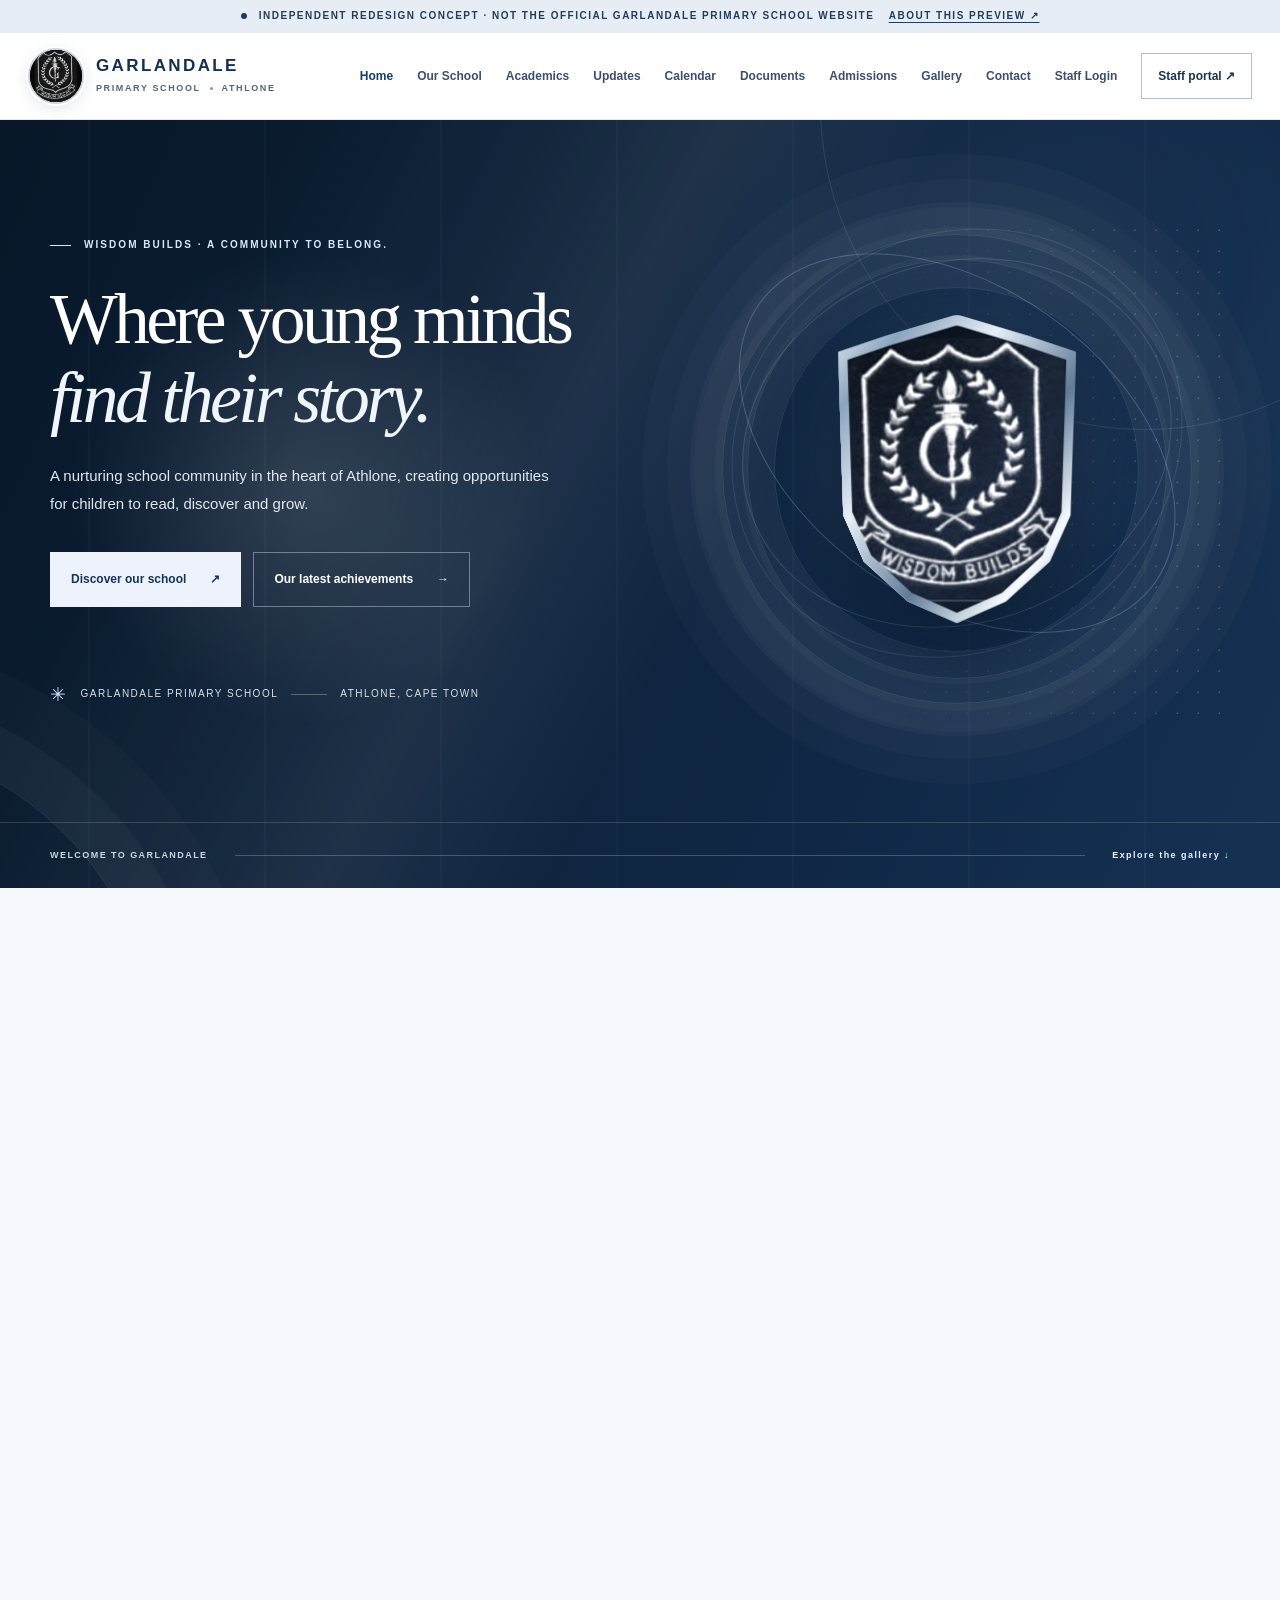
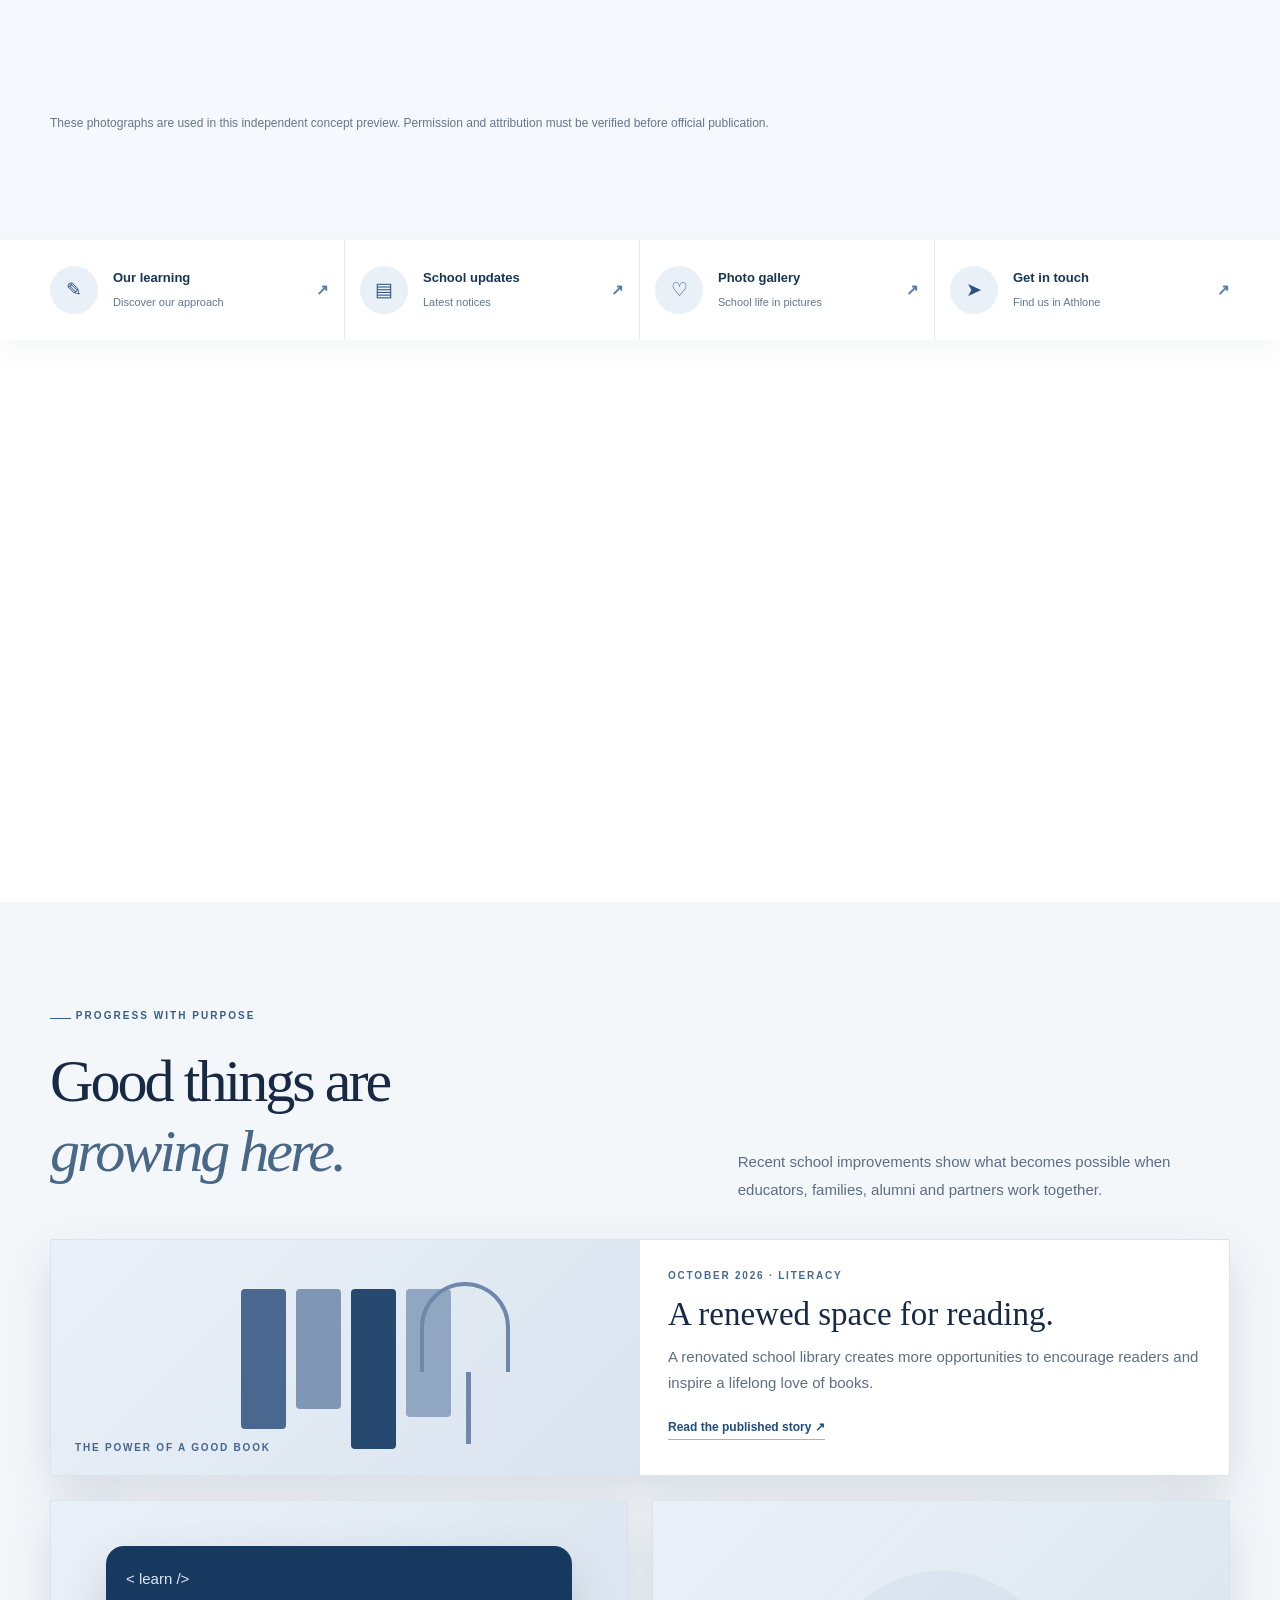
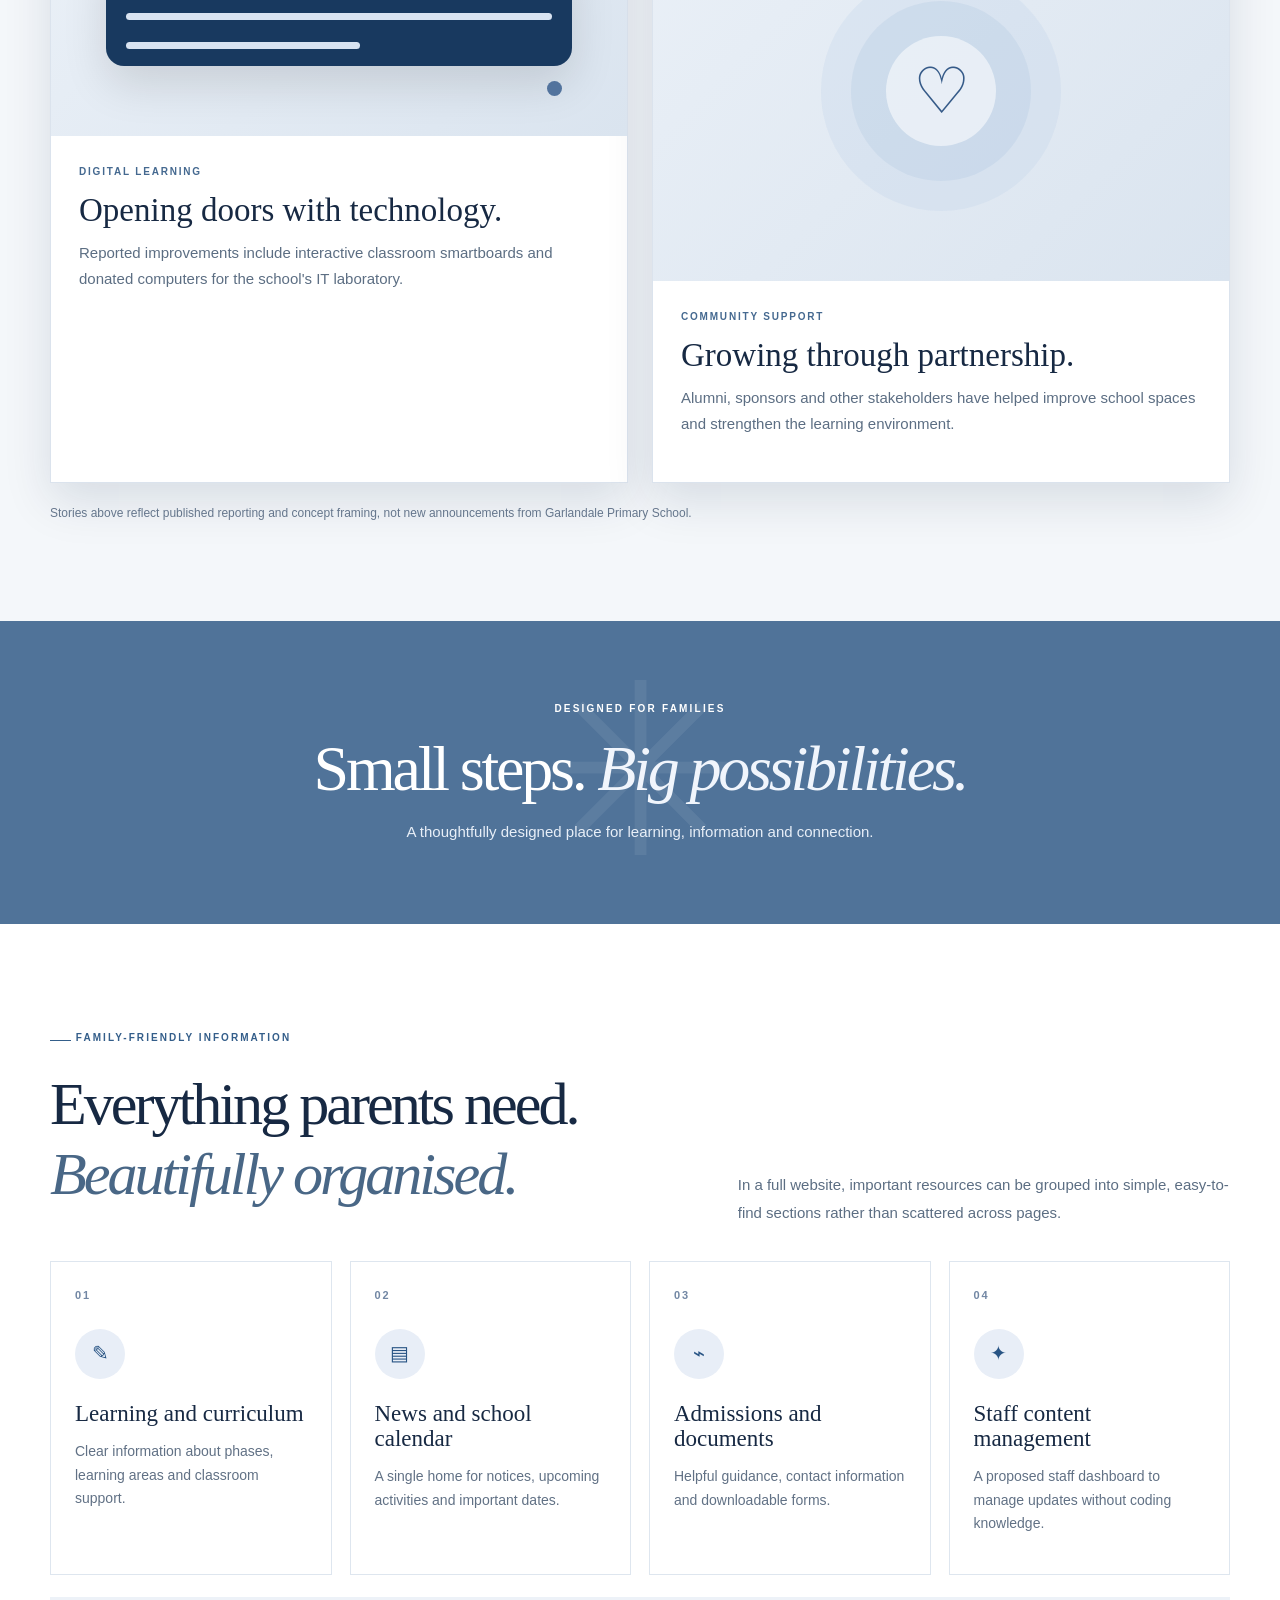
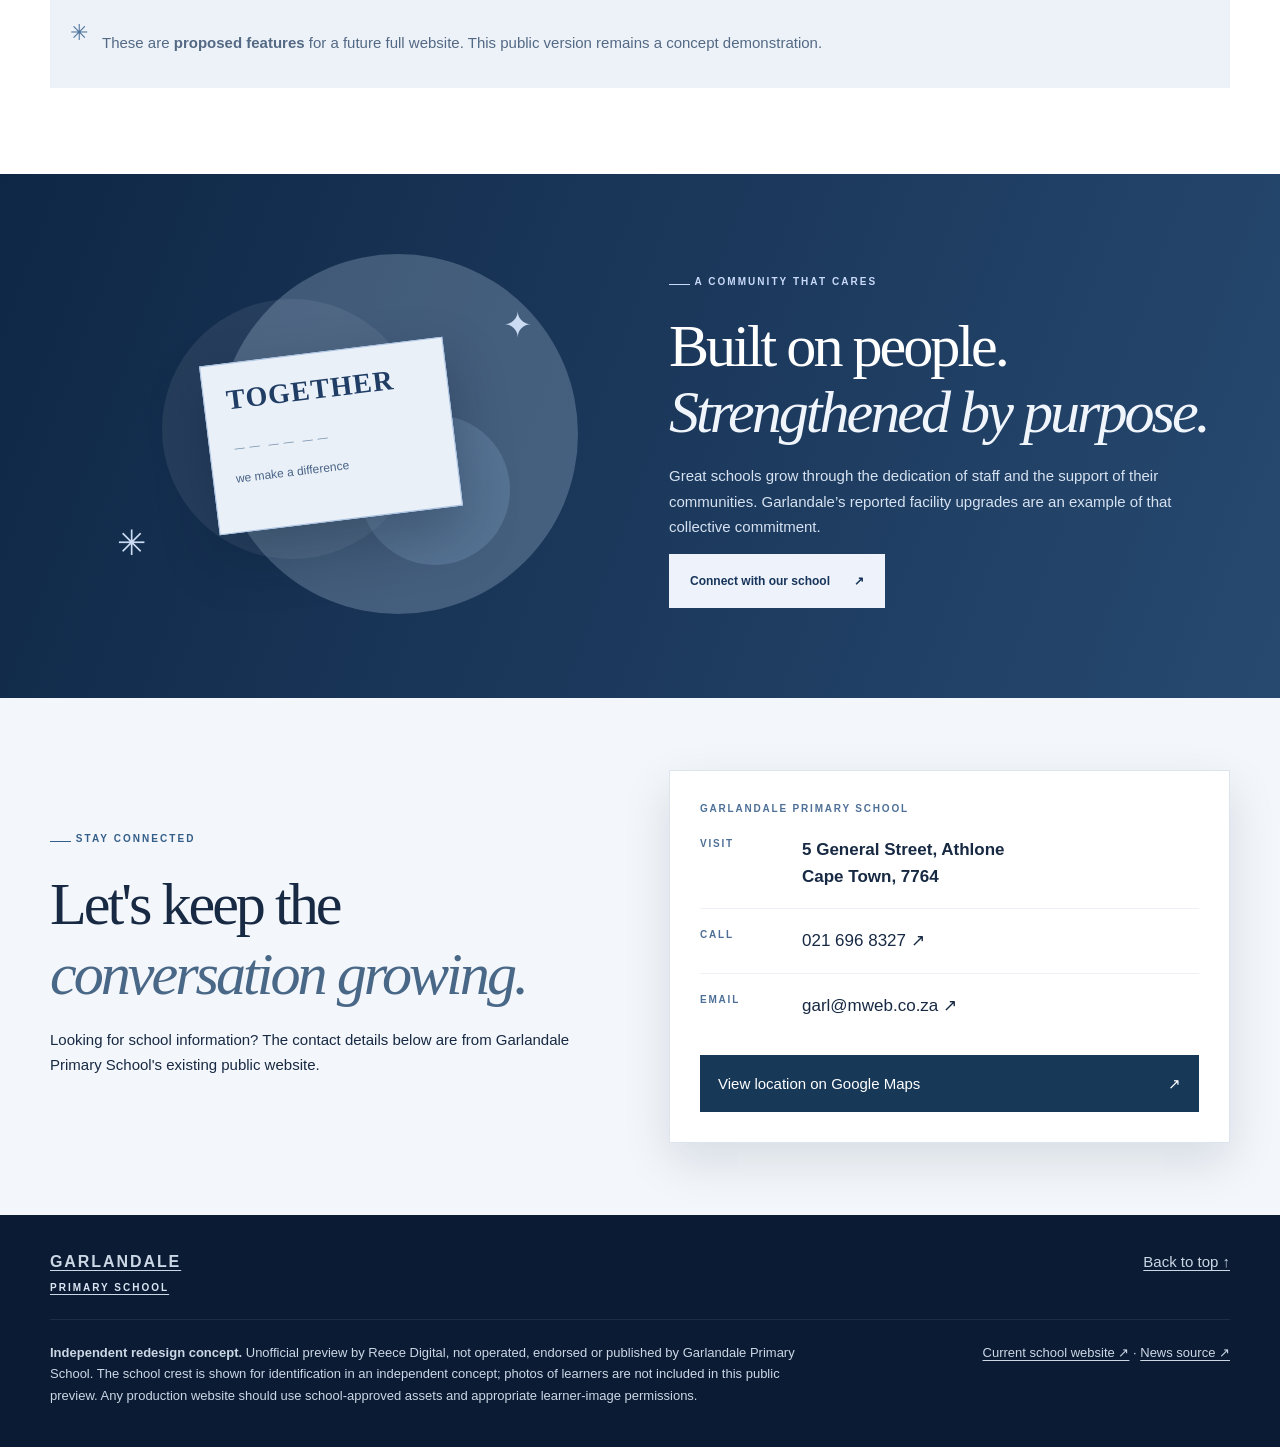
==== index.html @ ac0f5085 "Restore actual Garlandale photos to live site (regression fix)" ====
<!doctype html><html lang="en"><head><meta charset="utf-8"><meta name="robots" content="noindex,nofollow"><meta name="viewport" content="width=device-width,initial-scale=1"><meta name="theme-color" content="#122c4d"><meta name="description" content="An independent, unofficial Garlandale Primary School website redesign concept."><title>Garlandale Primary School | Independent Redesign Concept</title><link rel="stylesheet" href="styles.css"></head><body data-page="home"><div class="concept"><span class="concept-dot"></span> Independent redesign concept · Not the official Garlandale Primary School website <a href="#concept-info">About this preview ↗</a></div><header class="header" id="top"><div class="navwrap"><a href="index.html" class="identity" aria-label="Garlandale Primary concept home"><span class="identity-mark"><img src="garlandale-school-crest.png" alt=""></span><span><strong>GARLANDALE</strong><small>PRIMARY SCHOOL <i></i> ATHLONE</small></span></a><button class="menu-toggle" type="button" aria-label="Open navigation" aria-controls="main-nav" aria-expanded="false"><span></span><span></span><span></span></button><nav id="main-nav" aria-label="Main navigation"><a href="index.html" data-nav="home">Home</a><a href="about.html" data-nav="about">Our School</a><a href="academics.html" data-nav="academics">Academics</a><a href="updates.html" data-nav="updates">Updates</a><a href="calendar.html" data-nav="calendar">Calendar</a><a href="documents.html" data-nav="documents">Documents</a><a href="admissions.html" data-nav="admissions">Admissions</a><a href="gallery.html" data-nav="gallery">Gallery</a><a href="contact.html" data-nav="contact">Contact</a><a href="staff-login.html" data-nav="staff-login">Staff Login</a><button type="button" class="staff-button" id="open-staff">Staff portal <span aria-hidden="true">↗</span></button></nav></div></header>
<main>
<section class="hero" aria-labelledby="hero-title">
  <div class="hero-decoration ring-a"></div><div class="hero-decoration ring-b"></div>
  <div class="hero-wrap">
    <div class="hero-copy reveal">
      <p class="overline"><span class="mini-rule"></span> Wisdom Builds · A community to belong.</p>
      <h1 id="hero-title">Where young minds <em>find their story.</em></h1>
      <p class="hero-description">A nurturing school community in the heart of Athlone, creating opportunities for children to read, discover and grow.</p>
      <div class="hero-actions"><a class="btn btn-gold" href="about.html">Discover our school <span aria-hidden="true">↗</span></a><a class="btn btn-outline" href="updates.html">Our latest achievements <span aria-hidden="true">→</span></a></div>
      <div class="hero-footnote"><span class="asterisk">✳</span> Garlandale Primary School <span class="hero-divider"></span> Athlone, Cape Town</div>
    </div>
    <div class="hero-visual reveal">
      <div class="visual-dots"></div>
      <div class="hero-orbit orbit-a"></div><div class="hero-orbit orbit-b"></div><div class="hero-orbit orbit-c"></div>
      <div class="shield-stage" aria-label="Slowly rotating three-dimensional Garlandale Primary School crest">
        <div class="shield-orbit shield-orbit-one"></div>
        <div class="shield-orbit shield-orbit-two"></div>
        <div class="shield-orbit shield-orbit-three"></div>
        <div class="floating-shield-perspective">
          <div class="floating-shield">
            <div class="shield-volume" aria-hidden="true">
            <span class="shield-volume-slice" style="--depth:-17.00px" aria-hidden="true"></span>
            <span class="shield-volume-slice" style="--depth:-16.50px" aria-hidden="true"></span>
            <span class="shield-volume-slice" style="--depth:-16.00px" aria-hidden="true"></span>
            <span class="shield-volume-slice" style="--depth:-15.50px" aria-hidden="true"></span>
            <span class="shield-volume-slice" style="--depth:-15.00px" aria-hidden="true"></span>
            <span class="shield-volume-slice" style="--depth:-14.50px" aria-hidden="true"></span>
            <span class="shield-volume-slice" style="--depth:-14.00px" aria-hidden="true"></span>
            <span class="shield-volume-slice" style="--depth:-13.50px" aria-hidden="true"></span>
            <span class="shield-volume-slice" style="--depth:-13.00px" aria-hidden="true"></span>
            <span class="shield-volume-slice" style="--depth:-12.50px" aria-hidden="true"></span>
            <span class="shield-volume-slice" style="--depth:-12.00px" aria-hidden="true"></span>
            <span class="shield-volume-slice" style="--depth:-11.50px" aria-hidden="true"></span>
            <span class="shield-volume-slice" style="--depth:-11.00px" aria-hidden="true"></span>
            <span class="shield-volume-slice" style="--depth:-10.50px" aria-hidden="true"></span>
            <span class="shield-volume-slice" style="--depth:-10.00px" aria-hidden="true"></span>
            <span class="shield-volume-slice" style="--depth:-9.50px" aria-hidden="true"></span>
            <span class="shield-volume-slice" style="--depth:-9.00px" aria-hidden="true"></span>
            <span class="shield-volume-slice" style="--depth:-8.50px" aria-hidden="true"></span>
            <span class="shield-volume-slice" style="--depth:-8.00px" aria-hidden="true"></span>
            <span class="shield-volume-slice" style="--depth:-7.50px" aria-hidden="true"></span>
            <span class="shield-volume-slice" style="--depth:-7.00px" aria-hidden="true"></span>
            <span class="shield-volume-slice" style="--depth:-6.50px" aria-hidden="true"></span>
            <span class="shield-volume-slice" style="--depth:-6.00px" aria-hidden="true"></span>
            <span class="shield-volume-slice" style="--depth:-5.50px" aria-hidden="true"></span>
            <span class="shield-volume-slice" style="--depth:-5.00px" aria-hidden="true"></span>
            <span class="shield-volume-slice" style="--depth:-4.50px" aria-hidden="true"></span>
            <span class="shield-volume-slice" style="--depth:-4.00px" aria-hidden="true"></span>
            <span class="shield-volume-slice" style="--depth:-3.50px" aria-hidden="true"></span>
            <span class="shield-volume-slice" style="--depth:-3.00px" aria-hidden="true"></span>
            <span class="shield-volume-slice" style="--depth:-2.50px" aria-hidden="true"></span>
            <span class="shield-volume-slice" style="--depth:-2.00px" aria-hidden="true"></span>
            <span class="shield-volume-slice" style="--depth:-1.50px" aria-hidden="true"></span>
            <span class="shield-volume-slice" style="--depth:-1.00px" aria-hidden="true"></span>
            <span class="shield-volume-slice" style="--depth:-0.50px" aria-hidden="true"></span>
            <span class="shield-volume-slice" style="--depth:0.00px" aria-hidden="true"></span>
            <span class="shield-volume-slice" style="--depth:0.50px" aria-hidden="true"></span>
            <span class="shield-volume-slice" style="--depth:1.00px" aria-hidden="true"></span>
            <span class="shield-volume-slice" style="--depth:1.50px" aria-hidden="true"></span>
            <span class="shield-volume-slice" style="--depth:2.00px" aria-hidden="true"></span>
            <span class="shield-volume-slice" style="--depth:2.50px" aria-hidden="true"></span>
            <span class="shield-volume-slice" style="--depth:3.00px" aria-hidden="true"></span>
            <span class="shield-volume-slice" style="--depth:3.50px" aria-hidden="true"></span>
            <span class="shield-volume-slice" style="--depth:4.00px" aria-hidden="true"></span>
            <span class="shield-volume-slice" style="--depth:4.50px" aria-hidden="true"></span>
            <span class="shield-volume-slice" style="--depth:5.00px" aria-hidden="true"></span>
            <span class="shield-volume-slice" style="--depth:5.50px" aria-hidden="true"></span>
            <span class="shield-volume-slice" style="--depth:6.00px" aria-hidden="true"></span>
            <span class="shield-volume-slice" style="--depth:6.50px" aria-hidden="true"></span>
            <span class="shield-volume-slice" style="--depth:7.00px" aria-hidden="true"></span>
            <span class="shield-volume-slice" style="--depth:7.50px" aria-hidden="true"></span>
            <span class="shield-volume-slice" style="--depth:8.00px" aria-hidden="true"></span>
            <span class="shield-volume-slice" style="--depth:8.50px" aria-hidden="true"></span>
            <span class="shield-volume-slice" style="--depth:9.00px" aria-hidden="true"></span>
            <span class="shield-volume-slice" style="--depth:9.50px" aria-hidden="true"></span>
            <span class="shield-volume-slice" style="--depth:10.00px" aria-hidden="true"></span>
            <span class="shield-volume-slice" style="--depth:10.50px" aria-hidden="true"></span>
            <span class="shield-volume-slice" style="--depth:11.00px" aria-hidden="true"></span>
            <span class="shield-volume-slice" style="--depth:11.50px" aria-hidden="true"></span>
            <span class="shield-volume-slice" style="--depth:12.00px" aria-hidden="true"></span>
            <span class="shield-volume-slice" style="--depth:12.50px" aria-hidden="true"></span>
            <span class="shield-volume-slice" style="--depth:13.00px" aria-hidden="true"></span>
            <span class="shield-volume-slice" style="--depth:13.50px" aria-hidden="true"></span>
            <span class="shield-volume-slice" style="--depth:14.00px" aria-hidden="true"></span>
            <span class="shield-volume-slice" style="--depth:14.50px" aria-hidden="true"></span>
            <span class="shield-volume-slice" style="--depth:15.00px" aria-hidden="true"></span>
            <span class="shield-volume-slice" style="--depth:15.50px" aria-hidden="true"></span>
            <span class="shield-volume-slice" style="--depth:16.00px" aria-hidden="true"></span>
            <span class="shield-volume-slice" style="--depth:16.50px" aria-hidden="true"></span>
            <span class="shield-volume-slice" style="--depth:17.00px" aria-hidden="true"></span>
            </div>
            <div class="shield-plate shield-plate-front"><div class="shield-inlay"><img src="garlandale-school-crest.png" alt="Garlandale Primary School crest, Wisdom Builds"></div></div>
            <div class="shield-plate shield-plate-back"><div class="shield-inlay"><img src="garlandale-school-crest.png" alt=""></div></div>
          </div>
        </div>
        <div class="shield-caption"><strong>WISDOM BUILDS</strong><span>GARLANDALE PRIMARY SCHOOL</span></div>
      </div>
    </div>
  </div>
  <div class="hero-bottom"><div class="bottom-inner"><span>WELCOME TO GARLANDALE</span><span class="bottom-line"></span><a href="gallery.html">Explore the gallery <span aria-hidden="true">↓</span></a></div></div>
</section>

<section class="community-photo-highlights" aria-label="Garlandale school community highlights">
 <div class="content">
  <div class="highlights-title reveal"><div><p class="section-overline"><span></span> GARLANDALE THROUGH THE LENS</p><h2>Our school. <em>Our stories.</em></h2></div><p>A glimpse into school life, learning and the community that helps Garlandale grow.</p></div>
  <div class="highlights-grid">
   <figure class="highlight-card highlight-main reveal"><a href="gallery.html"><img src="garlandale-photo-wide.jpg" loading="lazy" alt="Garlandale Primary School learners outdoors"></a><figcaption><strong>Garlandale school life</strong><span>Garlandale Primary learners outdoors · school Facebook reference</span></figcaption></figure>
   <div class="highlights-side">
    <figure class="highlight-card reveal"><a href="https://garlandaleprimary.wordpress.com/" target="_blank" rel="noopener noreferrer"><img src="garlandale-digital-learning.jpg" loading="lazy" alt="Garlandale Primary digital learning and computer facility" onerror="this.onerror=null;this.src='garlandale-school-crest.png';this.classList.add('banner-image-fallback')"></a><figcaption><strong>Spaces for digital learning</strong><span>School computer facilities · image supplied for the concept</span></figcaption></figure>
    <a class="highlight-news reveal" href="https://athlonenews.co.za/news/2026-10-28-garlandale-primary-school-unveils-renovated-library/" target="_blank" rel="noopener noreferrer"><span class="highlight-news-top">FEATURED SCHOOL NEWS · OCTOBER 2026</span><strong>A new chapter for Garlandale's library</strong><span>Explore the photographs of the renovated library and computer facilities in Athlone News.</span><b>View original photographs and story ↗</b></a>
   </div>
  </div>
  <p class="source-caption">These photographs are used in this independent concept preview. Permission and attribution must be verified before official publication.</p>
 </div>
</section>
<section class="link-strip"><div class="content quick-grid"><a href="academics.html"><span class="quick-icon">✎</span><span><strong>Our learning</strong><small>Discover our approach</small></span><b>↗</b></a><a href="updates.html"><span class="quick-icon">▤</span><span><strong>School updates</strong><small>Latest notices</small></span><b>↗</b></a><a href="gallery.html"><span class="quick-icon">♡</span><span><strong>Photo gallery</strong><small>School life in pictures</small></span><b>↗</b></a><a href="contact.html"><span class="quick-icon">➤</span><span><strong>Get in touch</strong><small>Find us in Athlone</small></span><b>↗</b></a></div></section>

<section class="section"><div class="content welcome-grid"><div class="welcome-copy reveal"><p class="section-overline"><span></span> A WARM WELCOME</p><h2>More than a school.<br><em>A place to belong.</em></h2><p class="intro">At Garlandale Primary, a love of learning is strengthened by people who believe in the potential of every child.</p><p>This independent redesign celebrates a school community that is investing in reading, technology and welcoming learning spaces, while making school information easier for families to access.</p><a href="about.html" class="text-link">Our school story <span>↗</span></a></div><div class="feature-stack reveal"><div class="small-stat"><span class="stat-symbol">✦</span><span>Learning today.<br><em>Leading tomorrow.</em></span></div><div class="feature-paper"><div class="paper-corner"></div><span>OUR FOCUS</span><h3>Every child has a chapter worth writing.</h3><p>Literacy, imagination and opportunity at the heart of the school experience.</p><div class="paper-art">A <span>+</span> B <span>=</span> ∞</div></div></div></div></section>
<section class="section progress-section"><div class="content"><div class="section-head reveal"><div><p class="section-overline"><span></span> PROGRESS WITH PURPOSE</p><h2>Good things are<br><em>growing here.</em></h2></div><p>Recent school improvements show what becomes possible when educators, families, alumni and partners work together.</p></div><div class="progress-grid"><article class="progress-card large reveal"><div class="progress-illustration library-illustration"><div class="book-pile"><i></i><i></i><i></i><i></i></div><div class="lamp"></div><div class="illust-caption">THE POWER OF A GOOD BOOK</div></div><div class="progress-content"><span class="category">OCTOBER 2026 · LITERACY</span><h3>A renewed space for reading.</h3><p>A renovated school library creates more opportunities to encourage readers and inspire a lifelong love of books.</p><a href="https://athlonenews.co.za/news/2026-10-28-garlandale-primary-school-unveils-renovated-library/" target="_blank" rel="noopener noreferrer">Read the published story ↗</a></div></article><article class="progress-card reveal"><div class="simple-art tech-art"><div class="screen-frame"><span>&lt; learn /&gt;</span><div class="screen-line"></div><div class="screen-line short"></div></div><div class="mouse-dot"></div></div><div class="progress-content"><span class="category">DIGITAL LEARNING</span><h3>Opening doors with technology.</h3><p>Reported improvements include interactive classroom smartboards and donated computers for the school's IT laboratory.</p></div></article><article class="progress-card reveal"><div class="simple-art community-art"><div class="round circ1"></div><div class="round circ2"></div><div class="round circ3"></div><div class="heart-mark">♡</div></div><div class="progress-content"><span class="category">COMMUNITY SUPPORT</span><h3>Growing through partnership.</h3><p>Alumni, sponsors and other stakeholders have helped improve school spaces and strengthen the learning environment.</p></div></article></div><p class="source-caption">Stories above reflect published reporting and concept framing, not new announcements from Garlandale Primary School.</p></div></section>
<section class="statement"><div class="statement-motif">✳</div><div class="content statement-inner reveal"><p>DESIGNED FOR FAMILIES</p><h2>Small steps. <em>Big possibilities.</em></h2><span>A thoughtfully designed place for learning, information and connection.</span></div></section>
<section class="section"><div class="content"><div class="section-head reveal"><div><p class="section-overline"><span></span> FAMILY-FRIENDLY INFORMATION</p><h2>Everything parents need.<br><em>Beautifully organised.</em></h2></div><p>In a full website, important resources can be grouped into simple, easy-to-find sections rather than scattered across pages.</p></div><div class="learning-grid"><div class="learning-item reveal"><span class="learning-number">01</span><div class="learning-icon">✎</div><h3>Learning and curriculum</h3><p>Clear information about phases, learning areas and classroom support.</p></div><div class="learning-item reveal"><span class="learning-number">02</span><div class="learning-icon">▤</div><h3>News and school calendar</h3><p>A single home for notices, upcoming activities and important dates.</p></div><div class="learning-item reveal"><span class="learning-number">03</span><div class="learning-icon">⌁</div><h3>Admissions and documents</h3><p>Helpful guidance, contact information and downloadable forms.</p></div><div class="learning-item reveal"><span class="learning-number">04</span><div class="learning-icon">✦</div><h3>Staff content management</h3><p>A proposed staff dashboard to manage updates without coding knowledge.</p></div></div><div class="module-note"><span class="note-star">✳</span><p>These are <strong>proposed features</strong> for a future full website. This public version remains a concept demonstration.</p></div></div></section>
<section class="community-section"><div class="content community-grid"><div class="community-art reveal"><div class="art-circle a"></div><div class="art-circle b"></div><div class="art-circle c"></div><div class="community-book"><span class="book-word">TOGETHER</span><span class="book-lines">＿＿ ＿＿ ＿＿</span><span class="book-small">we make a difference</span></div><div class="art-shape shape1">✳</div><div class="art-shape shape2">✦</div></div><div class="community-copy reveal"><p class="section-overline light-overline"><span></span> A COMMUNITY THAT CARES</p><h2>Built on people.<br><em>Strengthened by purpose.</em></h2><p>Great schools grow through the dedication of staff and the support of their communities. Garlandale’s reported facility upgrades are an example of that collective commitment.</p><a class="btn btn-gold" href="contact.html">Connect with our school <span>↗</span></a></div></div></section>
<section class="contact-section"><div class="content contact-grid"><div class="reveal"><p class="section-overline"><span></span> STAY CONNECTED</p><h2>Let's keep the<br><em>conversation growing.</em></h2><p>Looking for school information? The contact details below are from Garlandale Primary School's existing public website.</p></div><div class="contact-panel reveal"><span class="contact-top">GARLANDALE PRIMARY SCHOOL</span><div class="contact-row"><span>VISIT</span><strong>5 General Street, Athlone<br>Cape Town, 7764</strong></div><div class="contact-row"><span>CALL</span><a href="tel:+27216968327">021 696 8327 ↗</a></div><div class="contact-row"><span>EMAIL</span><a href="mailto:garl@mweb.co.za">garl@mweb.co.za ↗</a></div><a class="contact-map" href="https://www.google.com/maps/search/?api=1&query=5%20General%20Street%20Athlone%20Cape%20Town" target="_blank" rel="noopener noreferrer">View location on Google Maps <span>↗</span></a></div></div></section>
</main><footer class="footer" id="concept-info"><div class="content footer-top"><a href="#top" class="footer-brand">GARLANDALE <span>PRIMARY SCHOOL</span></a><a href="#top">Back to top ↑</a></div><div class="content footer-bottom"><p><strong>Independent redesign concept.</strong> Unofficial preview by Reece Digital, not operated, endorsed or published by Garlandale Primary School. The school crest is shown for identification in an independent concept; photos of learners are not included in this public preview. Any production website should use school-approved assets and appropriate learner-image permissions.</p><p><a href="https://garlandaleprimary.wordpress.com/" target="_blank" rel="noopener noreferrer">Current school website ↗</a> · <a href="https://athlonenews.co.za/news/2026-10-28-garlandale-primary-school-unveils-renovated-library/" target="_blank" rel="noopener noreferrer">News source ↗</a></p></div></footer><dialog class="staff-dialog" id="staff-dialog" aria-labelledby="staff-title"><button id="close-staff" type="button" class="dialog-close" aria-label="Close preview">×</button><div class="dialog-kicker">FUTURE FUNCTIONALITY</div><h2 id="staff-title">A simpler way to manage school updates.</h2><p>A secure staff dashboard could allow authorised team members to manage website content without needing to edit code.</p><div class="dialog-options"><span>✦ Post announcements</span><span>▤ Update school calendar</span><span>⇩ Share documents</span><span>▧ Manage approved photographs</span></div><p class="dialog-footnote">Concept preview only. No real staff accounts or shared content storage are connected.</p><button class="btn btn-gold" type="button" id="staff-done">Close preview <span>→</span></button></dialog><script src="script.js"></script></body></html>
---- styles.css ----
:root{
  --navy:#122c4d;
  --navy-deep:#0b1c34;
  --navy-mid:#274668;
  --sky:#5d7ea7;
  --mist:#eef3f8;
  --mist-2:#f6f8fb;
  --white:#ffffff;
  --ink:#172943;
  --muted:#60728a;
  --line:#dde4ec;
  --soft:#ecf0f5;
  --gold:#d9e3f0;
  --hover:#f1f5fa;
  --shadow:0 18px 45px rgba(10,33,69,.12);
  --serif: Georgia, 'Times New Roman', serif;
  --sans: Arial, Helvetica, sans-serif;
}
*{box-sizing:border-box}
html{scroll-behavior:smooth}
body{margin:0;font:15px/1.68 var(--sans);color:var(--ink);background:#fff;-webkit-font-smoothing:antialiased}
a{color:inherit;text-decoration:none}
img{max-width:100%;display:block}
button,input,textarea,select{font:inherit}
textarea,input,select{border:1px solid #c8d4e1;border-radius:14px;padding:12px 14px;background:#fff;color:var(--ink)}
textarea{min-height:110px;resize:vertical}
button{cursor:pointer}
::selection{background:#c8d6e7;color:#10233d}
a:focus-visible,button:focus-visible,input:focus-visible,textarea:focus-visible,select:focus-visible{outline:3px solid #84aee2;outline-offset:3px}
.content{width:min(1180px,calc(100% - 72px));margin:auto}
.concept{background:#e7edf5;color:#223c5c;text-align:center;min-height:33px;padding:8px 18px;font-size:10px;text-transform:uppercase;letter-spacing:.15em;font-weight:bold}
.concept .concept-dot{display:inline-block;width:6px;height:6px;background:#173c63;border-radius:50%;vertical-align:middle;margin-right:8px}
.concept a{text-decoration:underline;text-underline-offset:3px;margin-left:10px}
.header{background:rgba(255,255,255,.97);position:sticky;top:0;z-index:50;border-bottom:1px solid #e1e7ee;backdrop-filter:blur(12px)}
.navwrap{width:min(1260px,calc(100% - 56px));margin:auto;min-height:86px;display:flex;align-items:center;justify-content:space-between;gap:24px}
.identity{display:flex;gap:12px;align-items:center;flex-shrink:0}
.identity-mark{width:56px;height:56px;border-radius:50%;overflow:hidden;background:#07090d;border:2px solid #cad5e2;box-shadow:0 0 0 2px #fff,0 4px 15px rgba(12,35,69,.13)}
.identity strong{display:block;color:#132f52;font-size:17px;letter-spacing:.14em;line-height:1.2}
.identity small{display:block;color:#526680;font-size:9px;letter-spacing:.18em;font-weight:bold;margin-top:4px}
.identity small i{display:inline-block;width:3px;height:3px;border-radius:50%;background:#8296b0;vertical-align:middle;margin:0 5px}
.header nav{display:flex;align-items:center;gap:24px}
.header nav a,.header nav button{font-size:12px;font-weight:700;color:#3b506d;background:none;border:0;padding:0}
.header nav a:hover,.header nav a.is-active,.header nav button:hover{color:#153e6c}
.staff-button{border:1px solid #afc0d5!important;padding:12px 16px!important;border-radius:0;background:#fff!important;color:#183655!important;white-space:nowrap;transition:.2s}
.staff-button:hover{background:#142f50!important;color:#fff!important}
.menu-toggle{display:none;border:0;background:none;padding:10px}
.menu-toggle span{display:block;width:25px;height:2px;background:var(--navy);margin:5px 0}
.page-hero,.hero{position:relative;overflow:hidden;color:#fff;background:radial-gradient(circle at 82% 27%,#3c5c83 0%,transparent 41%),linear-gradient(110deg,#0b1b33,#142d50 55%,#244568 100%)}
.page-hero::before,.hero::before{content:'';position:absolute;inset:0;background:linear-gradient(120deg,transparent 15%,rgba(255,255,255,.06) 32%,transparent 54%);animation:bannerSweep 22s linear infinite;pointer-events:none}
.page-hero::after,.hero::after{content:'';position:absolute;inset:0;background:radial-gradient(circle at var(--mx,25%) var(--my,50%),rgba(255,255,255,.18),transparent 220px);opacity:.45;transition:opacity .25s ease;pointer-events:none}
.hero-decoration,.hero-orbit,.page-hero .hero-ring{position:absolute;border:1px solid rgba(211,225,245,.12);border-radius:50%;pointer-events:none}
.hero-decoration.ring-a{right:-190px;top:-340px;width:650px;height:650px}
.hero-decoration.ring-b{left:-490px;bottom:-500px;width:650px;height:650px;box-shadow:0 0 0 50px rgba(255,255,255,.03),0 0 0 100px rgba(255,255,255,.02)}
.hero-orbit{width:420px;height:420px;box-shadow:0 0 0 32px rgba(255,255,255,.03),0 0 0 80px rgba(255,255,255,.02)}
.hero-orbit.orbit-a{animation:orbitSlow 45s linear infinite}
.hero-orbit.orbit-b{width:470px;height:470px;animation:orbitSlow 70s linear infinite reverse}
.hero-orbit.orbit-c{width:365px;height:365px;animation:orbitSlow 55s linear infinite}
.hero-wrap{width:min(1180px,calc(100% - 72px));margin:auto;min-height:665px;display:grid;grid-template-columns:1.05fr .95fr;gap:30px;align-items:center;padding:64px 0 68px;position:relative;z-index:2}
.overline,.section-overline{font-size:10px;letter-spacing:.205em;font-weight:800;text-transform:uppercase}
.overline{color:#dae8fb;display:flex;align-items:center;gap:13px}
.mini-rule,.section-overline>span{width:21px;height:1px;background:currentColor;display:inline-block}
.hero h1,.page-hero h1{font:400 clamp(50px,5.6vw,80px)/1.1 var(--serif);letter-spacing:-.05em;margin:26px 0 24px;max-width:640px}
.hero h1 em,.page-hero h1 em,.section h2 em,.contact-section h2 em{color:#f5f7fb;font-weight:400}
.hero-description,.page-hero p.lead{color:#e1e8f2;font-size:15px;line-height:1.85;max-width:500px}
.hero-actions{display:flex;flex-wrap:wrap;gap:12px;margin-top:35px}
.btn{display:inline-flex;align-items:center;justify-content:space-between;gap:24px;padding:16px 20px;min-height:50px;border:1px solid transparent;font-size:12px;font-weight:800;transition:transform .25s,box-shadow .25s,background .25s}
.btn:hover{transform:translateY(-3px)}
.btn-gold{background:#eef3fb;color:#17345a}
.btn-gold:hover{background:#fff;box-shadow:0 12px 28px rgba(0,0,0,.18)}
.btn-outline{border-color:rgba(196,210,227,.48);color:#fff}
.btn-outline:hover{background:rgba(255,255,255,.08)}
.hero-footnote{color:#d8e1ed;font-size:10px;letter-spacing:.15em;display:flex;align-items:center;gap:13px;margin-top:72px;text-transform:uppercase}
.asterisk{font-size:19px;color:#d3e3fc}.hero-divider{height:1px;flex:0 0 36px;background:#ffffff45}
.hero-visual{height:570px;position:relative;display:grid;place-items:center}
.visual-dots{position:absolute;inset:36px 0;background-image:radial-gradient(#d4e1ff66 1px,transparent 1px);background-size:21px 21px;mask-image:linear-gradient(to left,#0008,transparent 70%)}
.library-card{position:relative;width:min(390px,90%);height:450px;background:#dce5f0;border:10px solid #c8d5e8;box-shadow:0 30px 80px rgba(6,27,23,.3);overflow:hidden;transform:rotate(-3deg);transition:transform 1s cubic-bezier(.2,.7,.2,1),box-shadow 1s}
.hero-visual:hover .library-card{transform:rotate(-1deg) translateY(-8px);box-shadow:0 40px 90px rgba(5,29,24,.4)}
.card-topline,.card-bottom{position:absolute;left:21px;right:21px;display:flex;justify-content:space-between;font-size:9px;letter-spacing:.18em;font-weight:bold;color:#244160;z-index:5}.card-topline{top:15px}.card-bottom{bottom:11px}.card-bottom span{font-size:15px;color:#537aa5}
.window{position:absolute;top:45px;left:75px;right:75px;height:135px;background:linear-gradient(#9db3c9,#d7e0ec 71%,#b8c8d6);border:9px solid #d3deea;border-radius:110px 110px 0 0;overflow:hidden}
.sun{position:absolute;left:52%;top:32px;width:51px;height:51px;border-radius:50%;background:#f9fcff;box-shadow:0 0 42px rgba(255,255,255,.8)}
.horizon{height:80px;position:absolute;bottom:-54px;border-radius:50%;width:140%;background:#7a95b4;left:-20%}.horizon.h2{bottom:-72px;background:#547190;left:20%}
.window-star{position:absolute;color:#fff;z-index:2}.s1{left:20px;top:28px}.s2{right:22px;top:13px}.s3{left:54px;top:14px}
.shelf{position:absolute;left:28px;right:28px;height:83px;border-bottom:13px solid #7d6a54;display:flex;align-items:end;padding:0 10px;gap:5px}.shelf:after{content:'';position:absolute;bottom:-19px;left:-7px;right:-7px;height:5px;background:#d3dde8}.shelf-1{top:162px}.shelf-2{top:244px}
.book{display:block;flex:1;max-width:26px;min-width:9px;border-radius:2px 2px 0 0;box-shadow:inset 2px 0 2px rgba(255,255,255,.38),2px 0 2px rgba(0,0,0,.12)}
.b1{height:60px;background:#466a8f}.b2{height:72px;background:#57779b}.b3{height:52px;background:#97adc4}.b4{height:70px;background:#284f7f}.b5{height:61px;background:#335f94}.b6{height:78px;background:#879db8}.b7{height:49px;background:#6686ab}.b8{height:64px;background:#546d88}.b9{height:62px;background:#839dc0}.b10{height:53px;background:#7892ad}.b11{height:72px;background:#5a7494}.b12{height:55px;background:#53708d}
.plant{margin-left:auto;height:58px;width:60px;position:relative}.plant:before{content:'';position:absolute;bottom:0;left:15px;width:35px;height:28px;background:#7089a5;clip-path:polygon(0 0,100% 0,83% 100%,18% 100%)}.plant span{position:absolute;left:28px;bottom:27px;width:4px;height:58px;background:#6380a2;transform:rotate(-9deg)}.plant span:before,.plant span:after{content:'';position:absolute;border-radius:90% 0 90% 0;width:22px;height:13px;background:#6884a5}.plant span:before{left:-21px;top:5px;transform:rotate(-20deg)}.plant span:after{right:-21px;top:22px;transform:rotate(110deg)}
.open-book{position:absolute;width:165px;height:82px;top:310px;left:calc(50% - 82px);transform:rotate(-8deg);z-index:2;display:flex;filter:drop-shadow(2px 9px 4px rgba(112,83,47,.3))}.page{width:50%;height:100%;background:#fcfdff;border:1px solid #c4cfdb;padding:22px 13px 0}.left-page{border-radius:8px 3px 7px 16px;transform:skewY(5deg)}.right-page{border-radius:3px 8px 16px 7px;transform:skewY(-5deg)}.page span{display:block;background:#c6d1dd;height:2px;width:100%;margin-bottom:7px}.page span:last-child{width:70%}
.card-quote{font:italic 17px/1.25 var(--serif);text-align:right;position:absolute;right:26px;bottom:38px;color:#455b76}
.floating-tag{position:absolute;left:0;bottom:78px;z-index:6;background:#fff;color:#19395e;display:flex;gap:13px;align-items:center;padding:14px 21px;box-shadow:0 15px 35px rgba(0,0,0,.18);border:1px solid #dce4ee}.tag-icon{font-size:26px;color:#2a598b}.floating-tag strong,.floating-tag small{display:block}.floating-tag strong{font:20px var(--serif)}.floating-tag small{font-size:10px;color:#516982;margin-top:4px}
.hero-bottom{border-top:1px solid rgba(255,255,255,.15)}.bottom-inner{width:min(1180px,calc(100% - 72px));margin:auto;min-height:65px;display:flex;gap:27px;align-items:center;font-size:9px;letter-spacing:.16em;font-weight:bold;color:#c5d2e4}.bottom-line{flex:1;height:1px;background:#ffffff38}.bottom-inner a{color:#ecf4ff}
.page-hero .content{padding:95px 0 82px;position:relative;z-index:2}
.page-hero p.kicker{margin:0 0 18px;color:#dae8fb;font-size:10px;letter-spacing:.22em;font-weight:800;text-transform:uppercase;display:flex;align-items:center;gap:12px}
.page-hero p.kicker span{display:inline-block;width:22px;height:1px;background:#dae8fb}
.page-hero nav.breadcrumbs{margin-top:36px;color:#dce7f3;font-size:12px}.page-hero nav.breadcrumbs a{color:#fff}
.section{padding:86px 0}
.section h2,.contact-section h2,.community-copy h2{font:400 clamp(44px,4.7vw,67px)/1.1 var(--serif);letter-spacing:-.05em;margin:22px 0 18px}
.section-overline{color:#345e8a}
.section-head{display:grid;grid-template-columns:1fr .76fr;gap:40px;align-items:end;margin-bottom:35px}
.section-head>p{font-size:15px;color:#5c6e83;line-height:1.85;margin:0}
.grid-2{display:grid;grid-template-columns:1fr 1fr;gap:34px}
.grid-3{display:grid;grid-template-columns:repeat(3,1fr);gap:24px}
.card{background:#fff;border:1px solid var(--line);box-shadow:var(--shadow)}
.card.pad{padding:28px}
.card h3{font:400 30px/1.15 var(--serif);margin:0 0 14px}
.muted{color:var(--muted)}
.text-link{display:inline-flex;align-items:center;gap:9px;color:#214d81;font-size:12px;font-weight:800;text-transform:uppercase;letter-spacing:.12em}
.text-link:hover{text-decoration:underline;text-underline-offset:3px}
.link-strip{box-shadow:0 8px 25px rgba(24,56,46,.05);background:#fff}.quick-grid{display:grid;grid-template-columns:repeat(4,1fr)}.quick-grid>a{display:flex;align-items:center;gap:15px;padding:26px 15px;border-right:1px solid #e8e9e3;transition:background .3s}.quick-grid>a:first-child{padding-left:0}.quick-grid>a:last-child{padding-right:0;border-right:0}.quick-grid>a:hover{background:var(--hover)}.quick-icon{height:48px;width:48px;display:grid;place-items:center;background:#eaf0f7;color:#2d5282;font-size:19px;border-radius:50%}.quick-grid strong{display:block;color:#183654;font-size:13px}.quick-grid small{display:block;color:#64778f;font-size:11px;margin-top:4px}.quick-grid b{margin-left:auto;color:#567ca8}
.school-life-photo-section{padding:84px 0 65px;background:#eef3f9}.school-life-photo-grid{display:grid;grid-template-columns:1.17fr .83fr;gap:65px;align-items:center}.school-photo-frame{position:relative;overflow:hidden;box-shadow:0 25px 55px rgba(10,33,69,.17);border:9px solid #fff;min-height:390px;border-radius:6px}.school-photo-frame img{width:100%;height:420px;object-fit:cover;object-position:50% 37%;transition:transform .8s cubic-bezier(.2,.7,.2,1)}.school-photo-frame:hover img{transform:scale(1.045)}.school-photo-stamp{position:absolute;left:18px;bottom:18px;background:rgba(19,44,76,.9);padding:10px 15px;font-size:10px;letter-spacing:.17em;color:#fff;font-weight:700}.school-life-photo-copy h2{font:400 clamp(35px,3.7vw,57px)/1.14 var(--serif);letter-spacing:-.045em;margin:23px 0}.school-life-photo-copy h2 em{color:#3e608c;font-weight:400}.school-life-photo-copy>p:not(.section-overline){font-size:14px;color:#5c6e83;line-height:1.9}.school-photo-credit{font-size:10px!important;color:#78889a!important;margin-top:21px;padding-top:15px;border-top:1px solid #cbd6e3}
.welcome-grid,.community-grid,.contact-grid{display:grid;grid-template-columns:1fr 1fr;gap:58px;align-items:center}
.feature-stack{position:relative;padding-left:52px}.small-stat{position:absolute;left:0;top:20px;width:156px;height:130px;background:#173a64;color:#fff;display:flex;gap:10px;align-items:flex-start;padding:17px 16px;font:19px/1.2 var(--serif);box-shadow:0 30px 50px rgba(0,0,0,.14)}.stat-symbol{font-size:32px;color:#dce9fb}.feature-paper{min-height:390px;background:#f7f9fc;border:1px solid #dfe7ef;box-shadow:0 18px 55px rgba(16,31,57,.1);padding:70px 38px 28px;position:relative}.paper-corner{position:absolute;right:-1px;top:-1px;border-width:0 58px 58px 0;border-style:solid;border-color:transparent #d8e4f1 transparent transparent}.feature-paper span{display:block;color:#56779d;font-size:10px;font-weight:800;letter-spacing:.2em}.feature-paper h3{font:400 42px/1.02 var(--serif);margin:23px 0 17px}.feature-paper p{color:#5d6f84}.paper-art{margin-top:40px;font:800 31px/1 var(--serif);color:#183857}.paper-art span{display:inline;color:#5f83b0;font-size:32px}
.progress-section{background:#f4f7fa}.progress-grid{display:grid;grid-template-columns:repeat(2,1fr);gap:24px}.progress-card{background:#fff;border:1px solid #dbe3ed;box-shadow:var(--shadow);overflow:hidden}.progress-card.large{grid-column:span 2;display:grid;grid-template-columns:1fr 1fr}.progress-content{padding:28px}.category{display:block;color:#456990;font-size:10px;letter-spacing:.18em;font-weight:800;margin-bottom:12px;text-transform:uppercase}.progress-content h3{font:400 33px/1.08 var(--serif);margin:0 0 12px}.progress-content p{color:#5c6e83;margin:0 0 18px}.progress-content a{display:inline-flex;align-items:center;gap:8px;color:#204c7e;font-size:12px;font-weight:800;border-bottom:1px solid #9cb5d0;padding-bottom:2px}.progress-illustration,.simple-art{min-height:235px;position:relative;background:linear-gradient(135deg,#eaf0f7,#dae4ef)}.library-illustration .book-pile{position:absolute;left:50%;top:55%;transform:translate(-50%,-50%);display:flex;gap:10px}.library-illustration .book-pile i{display:block;width:45px;height:140px;background:#4a688f;border-radius:4px}.library-illustration .book-pile i:nth-child(2){height:120px;background:#7f97b5}.library-illustration .book-pile i:nth-child(3){height:160px;background:#27496f}.library-illustration .book-pile i:nth-child(4){height:128px;background:#91a6c1}.library-illustration .lamp{position:absolute;right:22%;top:18%;width:90px;height:90px;border:4px solid #6d88aa;border-top-left-radius:90px;border-top-right-radius:90px;border-bottom:0}.library-illustration .lamp:after{content:'';position:absolute;left:42px;top:86px;width:5px;height:72px;background:#6d88aa}.illust-caption{position:absolute;left:24px;bottom:18px;font-size:10px;letter-spacing:.18em;font-weight:800;color:#42668f}
.tech-art .screen-frame{position:absolute;inset:45px 55px 70px;background:#18395f;color:#dce7f3;border-radius:18px;padding:20px;box-shadow:0 18px 45px rgba(0,0,0,.12)}.tech-art .screen-line{height:7px;background:#d8e3f1;border-radius:999px;margin-top:22px}.tech-art .screen-line.short{width:55%}.tech-art .mouse-dot{position:absolute;right:65px;bottom:40px;width:15px;height:15px;border-radius:50%;background:#52739d}.community-art .round{position:absolute;border-radius:50%;background:rgba(141,169,205,.18)}.community-art .circ1{width:180px;height:180px;left:50%;top:50%;transform:translate(-50%,-50%)}.community-art .circ2{width:240px;height:240px;left:50%;top:50%;transform:translate(-50%,-50%);background:rgba(185,206,228,.24)}.community-art .circ3{width:110px;height:110px;left:50%;top:50%;transform:translate(-50%,-50%);background:rgba(255,255,255,.55)}.community-art .heart-mark{position:absolute;left:50%;top:50%;transform:translate(-50%,-50%);font:64px var(--serif);color:#355a88}
.source-caption{margin-top:20px;font-size:12px;color:#65768c}
.statement{background:#507399;color:#fff;padding:80px 0;position:relative;overflow:hidden}.statement-motif{position:absolute;left:50%;top:50%;transform:translate(-50%,-50%);font-size:240px;opacity:.07;line-height:1}.statement-inner{text-align:center}.statement-inner p{font-size:10px;font-weight:800;letter-spacing:.22em;text-transform:uppercase;margin:0 0 16px}.statement h2{font:400 clamp(44px,5vw,74px)/1.08 var(--serif);letter-spacing:-.05em;margin:0}.statement span{display:block;color:#e8eff8;margin-top:16px}
.learning-grid{display:grid;grid-template-columns:repeat(4,1fr);gap:18px}.learning-item{background:#fff;border:1px solid #dee6ef;padding:24px;min-height:285px;transition:transform .25s,box-shadow .25s,background .25s}.learning-item:hover{transform:translateY(-5px);background:#f0f4f9;box-shadow:var(--shadow)}.learning-number{display:block;font-size:11px;font-weight:800;letter-spacing:.16em;color:#7287a4}.learning-icon{width:50px;height:50px;border-radius:50%;display:grid;place-items:center;background:#e8eef7;color:#285484;font-size:20px;margin:24px 0 22px}.learning-item h3{font:400 23px/1.1 var(--serif);margin:0 0 10px}.learning-item p{color:#617185;font-size:14px}.module-note{display:flex;align-items:flex-start;gap:14px;background:#edf2f8;color:#536984;padding:18px 20px;margin-top:22px}.note-star{font-size:22px;color:#4e739b}
.community-section{padding:72px 0;background:linear-gradient(110deg,#0f2746,#274970);color:#fff}.community-art{height:380px;position:relative}.community-art .art-circle{position:absolute;border-radius:50%}.community-art .art-circle.a{width:260px;height:260px;background:rgba(255,255,255,.08);left:20%;top:14%}.community-art .art-circle.b{width:360px;height:360px;background:rgba(185,206,228,.27);left:30%;top:2%}.community-art .art-circle.c{width:150px;height:150px;background:rgba(141,169,205,.26);right:18%;bottom:16%}.community-book{position:absolute;left:50%;top:50%;transform:translate(-50%,-50%) rotate(-7deg);width:245px;height:170px;background:#eaf0f7;color:#203d65;border:1px solid #a9c2e3;box-shadow:0 24px 55px rgba(5,20,39,.28);padding:20px 22px}.book-word{display:block;font:800 28px var(--serif);letter-spacing:.04em}.book-lines{display:block;margin:14px 0 10px;color:#7590ac}.book-small{font-size:12px;color:#486386}.art-shape{position:absolute;font-size:35px;color:#cadbf2}.shape1{left:12%;bottom:14%}.shape2{right:14%;top:13%}.community-copy>p:not(.section-overline){color:#d6e2f1}.light-overline{color:#c9dafa}
.contact-section{padding:72px 0;background:#f3f6fa}.contact-panel{padding:30px;border:1px solid #dce5ed;background:#fff;box-shadow:var(--shadow)}.contact-top{display:block;color:#4e7097;font-size:10px;font-weight:800;letter-spacing:.18em;margin-bottom:18px}.contact-row{display:grid;grid-template-columns:90px 1fr;gap:12px;padding:18px 0;border-top:1px solid #edf1f5}.contact-row:first-of-type{padding-top:0;border-top:0}.contact-row span{font-size:10px;font-weight:800;letter-spacing:.18em;color:#4e7097}.contact-row strong,.contact-row a{font-size:17px;line-height:1.6}.contact-map{display:flex;align-items:center;justify-content:space-between;background:#183858;color:#fff;padding:16px 18px;margin-top:18px}.contact-map:hover{background:#2d537a}
.footer{background:#0b1b33;color:#ccd7e6;padding:34px 0 40px}.footer-top,.footer-bottom{display:flex;justify-content:space-between;gap:28px}.footer-brand{font-size:16px;letter-spacing:.12em;font-weight:800}.footer-brand span{display:block;color:#dae5f3;font-size:10px;letter-spacing:.2em;margin-top:4px}.footer-top{padding-bottom:22px;border-bottom:1px solid rgba(255,255,255,.08);margin-bottom:22px}.footer p{margin:0;max-width:760px;font-size:13px}.footer a{text-decoration:underline;text-underline-offset:3px}
.staff-dialog{width:min(620px,calc(100% - 28px));padding:34px 30px;color:#183656;background:#fbfcff;border:1px solid #bccde1;box-shadow:0 30px 75px rgba(0,0,0,.22)}.staff-dialog::backdrop{background:rgba(10,20,32,.52)}.dialog-close{position:absolute;right:10px;top:10px;background:none;border:0;font-size:34px;line-height:1;color:#53709a}.dialog-kicker{color:#4e7097;font-size:10px;letter-spacing:.18em;font-weight:800}.staff-dialog h2{font:400 40px/1.06 var(--serif);margin:14px 0}.dialog-options{display:grid;grid-template-columns:1fr 1fr;gap:10px;margin:22px 0}.dialog-options span{background:#ebf1f8;color:#21456d;padding:12px 14px}.dialog-footnote{font-size:12px;color:#61758f}
.reveal{opacity:0;transform:translateY(28px);transition:opacity .8s ease,transform .8s ease}.reveal.visible{opacity:1;transform:none}
.table-card{border:1px solid var(--line);box-shadow:var(--shadow);overflow:hidden;background:#fff}.table-head{display:flex;justify-content:space-between;gap:18px;align-items:center;padding:22px 24px;border-bottom:1px solid var(--line)}.table-head h3{margin:0;font:400 30px/1.1 var(--serif)}.table-list{padding:0;margin:0;list-style:none}.table-list li{padding:18px 24px;border-bottom:1px solid #edf1f5}.table-list li:last-child{border-bottom:0}.chip{display:inline-flex;align-items:center;padding:6px 10px;border-radius:999px;background:#eaf0f7;color:#21456d;font-size:10px;font-weight:800;letter-spacing:.14em;text-transform:uppercase}
.document-grid{display:grid;grid-template-columns:repeat(3,1fr);gap:20px}.document-card{border:1px solid var(--line);background:#fff;padding:24px;box-shadow:var(--shadow)}.document-card h3{font:400 24px/1.15 var(--serif);margin:14px 0 10px}.document-card p{color:#617185;font-size:14px;min-height:72px}.document-meta{display:flex;justify-content:space-between;gap:14px;color:#7790ab;font-size:11px;letter-spacing:.13em;text-transform:uppercase}
.gallery-grid{display:grid;grid-template-columns:repeat(3,1fr);gap:20px}.gallery-card{background:#fff;border:1px solid var(--line);box-shadow:var(--shadow);overflow:hidden}.gallery-frame{overflow:hidden;position:relative;height:230px;background:#dbe5ef}.gallery-frame img{width:100%;height:100%;object-fit:cover;transition:transform .8s ease,filter .5s ease}.gallery-frame:hover img{transform:scale(1.06)}.gallery-card .gallery-copy{padding:18px 20px 22px}.gallery-card h3{font:400 24px/1.12 var(--serif);margin:0 0 10px}.gallery-card p{font-size:14px;color:#627488}
.gallery-card .image-credit{display:block;font-size:10px;color:#78889a;margin-top:10px}
.calendar-grid{display:grid;grid-template-columns:1.1fr .9fr;gap:28px}.event-list article{padding:20px 0;border-bottom:1px solid #edf1f5}.event-list article:last-child{border-bottom:0}.event-list h3{margin:0 0 8px;font:400 28px var(--serif)}.event-meta{display:flex;flex-wrap:wrap;gap:10px;font-size:11px;color:#5d7997;font-weight:800;letter-spacing:.15em;text-transform:uppercase}
.two-col-copy{display:grid;grid-template-columns:1fr 1fr;gap:28px}
.contact-cards{display:grid;grid-template-columns:repeat(3,1fr);gap:20px}.mini-card{padding:24px;border:1px solid var(--line);box-shadow:var(--shadow);background:#fff}.mini-card h3{font:400 25px var(--serif);margin:0 0 10px}
.form-grid{display:grid;grid-template-columns:1fr 1fr;gap:18px}.form-grid .full{grid-column:1/-1}.dashboard-grid{display:grid;grid-template-columns:360px 1fr;gap:26px}.dashboard-panel{background:#fff;border:1px solid var(--line);box-shadow:var(--shadow);padding:24px}.dashboard-panel h3{font:400 28px var(--serif);margin:0 0 16px}.dashboard-panel h4{font:800 11px/1 var(--sans);letter-spacing:.15em;color:#547094;text-transform:uppercase;margin:24px 0 12px}.dashboard-panel form{display:grid;gap:12px}.dashboard-panel .btn{justify-content:center}.dashboard-stream{display:grid;gap:18px}.dashboard-statgrid{display:grid;grid-template-columns:repeat(4,1fr);gap:16px}.stat-card{background:#fff;border:1px solid var(--line);box-shadow:var(--shadow);padding:18px}.stat-card b{display:block;font:400 34px var(--serif);margin-top:10px}.login-wrap{display:grid;grid-template-columns:.92fr 1.08fr;gap:26px;align-items:stretch}.login-panel,.login-side{background:#fff;border:1px solid var(--line);box-shadow:var(--shadow)}.login-panel{padding:30px}.login-side{padding:30px;background:linear-gradient(145deg,#0f2746,#274970);color:#fff}.login-side h3{font:400 38px var(--serif);margin:0 0 16px}.login-side ul{padding-left:18px;color:#d8e3f2}.login-hint{margin-top:16px;background:#edf2f8;padding:14px 16px;color:#49627f}.notice{padding:14px 16px;border-radius:14px;background:#edf3f9;color:#23456e;font-size:13px}.warning{background:#fff7e5;color:#694d12}.success{background:#eaf7ef;color:#1a5d35}
@keyframes bannerSweep{0%{transform:translateX(-40%)}50%{transform:translateX(30%)}100%{transform:translateX(110%)}}
@keyframes orbitSlow{from{transform:rotate(0deg)}to{transform:rotate(360deg)}}
@media(max-width:1120px){.hero-wrap,.school-life-photo-grid,.welcome-grid,.community-grid,.contact-grid,.grid-2,.calendar-grid,.login-wrap,.dashboard-grid{grid-template-columns:1fr}.grid-3,.document-grid,.gallery-grid,.contact-cards,.dashboard-statgrid{grid-template-columns:repeat(2,1fr)}.progress-card.large{grid-column:auto;display:block}.progress-grid{grid-template-columns:1fr 1fr}.learning-grid{grid-template-columns:repeat(2,1fr)}.section-head{grid-template-columns:1fr}.feature-stack{padding-left:34px}}
@media(max-width:920px){.menu-toggle{display:block}.header nav{position:absolute;left:0;right:0;top:100%;background:#fff;border-top:1px solid #e0e8f1;padding:18px 28px;display:none;flex-direction:column;align-items:flex-start;gap:17px;box-shadow:0 16px 35px rgba(0,0,0,.08)}.header nav.open{display:flex}.navwrap{width:calc(100% - 34px)}.hero-wrap,.page-hero .content,.bottom-inner,.content{width:calc(100% - 38px)}.hero-wrap{min-height:0;padding:62px 0 32px}.hero h1,.page-hero h1{font-size:clamp(48px,7vw,68px)}.hero-visual{height:430px}.library-card{width:320px;height:405px}.window{left:60px;right:60px}.shelf-1{top:145px}.shelf-2{top:218px}.open-book{top:274px;transform:rotate(-8deg) scale(.88)}.floating-tag{left:-6px;bottom:10px}.quick-grid{grid-template-columns:1fr 1fr}.quick-grid>a:first-child,.quick-grid>a:last-child{padding-left:15px;padding-right:15px}.table-head{flex-direction:column;align-items:flex-start}}
@media(max-width:640px){.content,.hero-wrap,.page-hero .content,.bottom-inner{width:calc(100% - 30px)}.concept{font-size:8px;line-height:1.6}.concept a{display:none}.identity-mark{width:45px;height:45px}.identity strong{font-size:14px}.identity small{font-size:8px}.hero h1,.page-hero h1{font-size:clamp(42px,10vw,58px)}.hero-actions{flex-direction:column;align-items:stretch;max-width:380px}.hero-visual{height:395px}.library-card{width:295px;height:388px}.window{left:58px;right:58px;height:122px}.shelf{left:20px;right:20px}.shelf-1{top:139px}.shelf-2{top:209px}.open-book{top:263px;transform:rotate(-8deg) scale(.84)}.card-quote{font-size:14px}.floating-tag{padding:10px 12px}.floating-tag strong{font-size:15px}.floating-tag small{font-size:9px}.hero-footnote{font-size:9px;gap:8px}.quick-grid{grid-template-columns:1fr}.section{padding:68px 0}.school-life-photo-section{padding:56px 0}.school-photo-frame{border-width:6px}.school-photo-frame img{height:280px}.school-photo-stamp{font-size:8px;left:10px;bottom:10px}.school-life-photo-copy h2{font-size:42px}.section h2,.contact-section h2,.community-copy h2{font-size:clamp(39px,9vw,55px)}.feature-stack{padding-left:28px}.feature-paper{min-height:325px;padding:58px 24px 24px}.feature-paper h3{font-size:34px}.small-stat{width:126px;height:108px;font-size:16px;padding:13px}.progress-grid,.grid-3,.document-grid,.gallery-grid,.contact-cards,.learning-grid,.dashboard-statgrid,.two-col-copy,.form-grid{grid-template-columns:1fr}.contact-row{grid-template-columns:1fr}.footer-top,.footer-bottom{flex-direction:column;align-items:flex-start}.staff-dialog{padding:28px 20px}.staff-dialog h2{font-size:33px}}
@media(prefers-reduced-motion:reduce){html{scroll-behavior:auto}.reveal{opacity:1;transform:none;transition:none}.page-hero::before,.hero::before,.hero-orbit{animation:none}.btn,.learning-item,.gallery-frame img,.school-photo-frame img,.library-card{transition:none!important}}

/* V3 — visibly animated inner-page banners. Motion remains behind text. */
.page-hero{isolation:isolate; background-size:165% 165%; animation:garlandaleBannerDrift 17s ease-in-out infinite alternate}
.page-hero::before{inset:-35%;background:
 linear-gradient(109deg,transparent 25%,rgba(180,216,255,.10) 39%,rgba(255,255,255,.16) 46%,transparent 56%),
 linear-gradient(162deg,transparent 46%,rgba(130,180,239,.11) 50%,transparent 54%);
 opacity:1;animation:garlandaleLightPass 11s ease-in-out infinite alternate;will-change:transform}
.page-hero::after{background:
 radial-gradient(ellipse 360px 250px at var(--mx,72%) var(--my,55%),rgba(161,202,249,.20),transparent 85%),
 radial-gradient(circle at 12% 86%,rgba(190,218,251,.11),transparent 38%); opacity:.8}
.page-hero .hero-ring{border:2px solid rgba(215,234,255,.26);box-shadow:0 0 0 32px rgba(229,240,255,.035),0 0 0 90px rgba(234,241,255,.025),inset 0 0 65px rgba(188,222,255,.04);animation:garlandaleRingFloat 12s ease-in-out infinite alternate;will-change:transform}
.page-hero .hero-ring:nth-child(2){border-style:dashed;border-color:rgba(215,234,255,.19);animation:garlandaleRingOrbit 24s linear infinite}
.page-hero h1,.page-hero .lead,.page-hero .kicker,.page-hero .breadcrumbs{position:relative;z-index:2}
.gallery-card{transition:transform .35s ease,box-shadow .35s ease}
.gallery-card:hover{transform:translateY(-7px);box-shadow:0 24px 60px rgba(7,29,60,.20)}
.gallery-card:hover .gallery-frame img{transform:scale(1.09)}
.gallery-frame{background:linear-gradient(125deg,#dbe5ef,#edf3f9)}
@keyframes garlandaleBannerDrift{0%{background-position:0% 25%}100%{background-position:100% 80%}}
@keyframes garlandaleLightPass{0%{transform:translateX(-39%) translateY(-7%) rotate(-5deg)}100%{transform:translateX(40%) translateY(8%) rotate(5deg)}}
@keyframes garlandaleRingFloat{from{transform:translate(-26px,-18px) scale(.94) rotate(-10deg)}to{transform:translate(32px,26px) scale(1.07) rotate(13deg)}}
@keyframes garlandaleRingOrbit{from{transform:translate(20px,-15px) rotate(0deg) scale(.95)}to{transform:translate(-30px,24px) rotate(360deg) scale(1.07)}}
@media(prefers-reduced-motion:reduce){.page-hero,.page-hero::before,.page-hero .hero-ring{animation:none!important}.gallery-card{transition:none}}

/* Official school crest supplied for the concept preview */
.identity-mark img{width:100%;height:100%;object-fit:contain;display:block;background:#080808}
.identity-mark{background:#080808}


/* V5 — polished Garlandale refinements */
.hero{background:
  radial-gradient(circle at 82% 24%, rgba(134,170,214,.20) 0, transparent 24%),
  linear-gradient(114deg,#081728 0%,#102846 44%,#20446a 100%);
  background-size:160% 160%;
  animation:garlandaleHomeDrift 38s ease-in-out infinite alternate}
.hero::before{background:
  linear-gradient(118deg,transparent 18%,rgba(255,255,255,.04) 34%,rgba(255,255,255,.08) 43%,transparent 57%),
  repeating-linear-gradient(90deg, transparent 0 88px, rgba(255,255,255,.028) 88px 90px, transparent 90px 176px);
  animation:garlandaleHomeSweep 34s ease-in-out infinite alternate;opacity:.95}
.hero::after{background:
  radial-gradient(circle at var(--mx,24%) var(--my,48%),rgba(255,255,255,.22),transparent 240px),
  radial-gradient(circle at 80% 20%,rgba(176,210,246,.10),transparent 30%); opacity:.62}
.hero-visual{display:grid;place-items:center}
.crest-stage{position:relative;width:min(510px,100%);height:500px;display:grid;place-items:center}
.crest-atom{position:absolute;left:50%;top:50%;width:360px;height:360px;border:1px solid rgba(222,236,255,.18);border-radius:50%;transform-origin:center;box-shadow:0 0 0 1px rgba(255,255,255,.02) inset}
.atom-a{transform:translate(-50%,-50%) rotate(16deg);animation:atomOrbitA 34s linear infinite}
.atom-b{width:420px;height:270px;transform:translate(-50%,-50%) rotate(73deg);animation:atomOrbitB 44s linear infinite reverse;border-color:rgba(222,236,255,.14)}
.atom-c{width:315px;height:420px;transform:translate(-50%,-50%) rotate(-28deg);animation:atomOrbitC 54s linear infinite;border-color:rgba(222,236,255,.12)}
.crest-coin-wrap{position:relative;z-index:2;perspective:1500px;display:grid;place-items:center}
.crest-coin-shadow{position:absolute;left:50%;top:calc(50% + 146px);width:250px;height:42px;background:radial-gradient(ellipse at center, rgba(0,0,0,.38), rgba(0,0,0,0) 70%);transform:translateX(-50%);filter:blur(10px);animation:coinShadowPulse 12s ease-in-out infinite}
.crest-coin{position:relative;width:265px;height:355px;transform-style:preserve-3d;animation:sonicCoinTurn 14s ease-in-out infinite}
.crest-coin::before{content:'';position:absolute;inset:-4px;border-radius:28px;background:linear-gradient(140deg, rgba(255,255,255,.35), rgba(255,255,255,.08));transform:translateZ(-2px);filter:blur(1px)}
.crest-coin-face{position:absolute;inset:0;border-radius:30px;padding:22px;background:linear-gradient(145deg,#102948,#264a71);box-shadow:0 28px 70px rgba(0,0,0,.34), inset 0 0 0 1px rgba(255,255,255,.12), inset 0 -18px 28px rgba(0,0,0,.20)}
.crest-coin-face::before{content:'';position:absolute;inset:11px;border-radius:24px;background:linear-gradient(145deg,#c9d6e5,#819bb9);box-shadow:inset 0 0 0 1px rgba(255,255,255,.55)}
.crest-coin-face::after{content:'';position:absolute;left:18px;right:18px;top:14px;height:42%;border-radius:20px;background:linear-gradient(180deg, rgba(255,255,255,.24), rgba(255,255,255,0));pointer-events:none}
.crest-plaque{position:absolute;inset:38px 34px;border-radius:20px;display:grid;place-items:center;background:linear-gradient(180deg,#0a1118,#141f2b);box-shadow:inset 0 0 0 1px rgba(255,255,255,.05)}
.crest-plaque img{width:76%;height:auto;filter:drop-shadow(0 10px 12px rgba(0,0,0,.35))}
.crest-stage-caption{position:absolute;bottom:22px;left:50%;transform:translateX(-50%);text-align:center;color:#dbe8f6;letter-spacing:.18em;text-transform:uppercase}
.crest-stage-caption strong{display:block;font-size:11px;margin-bottom:8px}
.crest-stage-caption small{display:block;font-size:9px;color:#c7d4e3}

/* Actual school image refinements */
.school-photo-frame img{object-fit:cover;object-position:center center}
.gallery-frame img[src$='garlandale-school-crest.png']{object-fit:contain;padding:16px;background:linear-gradient(180deg,#0d0d10,#1a1c20)}

/* Inner banner elegance and variety */
.page-hero{--hero-angle:112deg;--hero-a:#09182c;--hero-b:#163352;--hero-c:#2f537b;--hero-spot-x:82%;--hero-spot-y:22%;--hero-motion:42s;--hero-sweep:33s;--ring-float:24s;--ring-orbit:48s;--pattern-angle:102deg;background:
  radial-gradient(circle at var(--hero-spot-x) var(--hero-spot-y), rgba(150,188,232,.18) 0, transparent 25%),
  linear-gradient(var(--hero-angle),var(--hero-a) 0%,var(--hero-b) 52%,var(--hero-c) 100%);
  background-size:170% 170%;animation:garlandaleBannerDrift var(--hero-motion) ease-in-out infinite alternate}
.page-hero::before{inset:-28%;background:
  repeating-linear-gradient(var(--pattern-angle), transparent 0 92px, rgba(255,255,255,.030) 92px 94px, transparent 94px 188px),
  linear-gradient(118deg,transparent 21%,rgba(255,255,255,.045) 38%,rgba(255,255,255,.10) 48%,transparent 60%),
  linear-gradient(160deg,transparent 40%,rgba(163,205,249,.08) 49%,transparent 56%);
  animation:garlandaleLightPass var(--hero-sweep) ease-in-out infinite alternate;opacity:.92}
.page-hero::after{background:
  radial-gradient(ellipse 420px 290px at var(--mx,72%) var(--my,55%),rgba(188,219,252,.22),transparent 82%),
  radial-gradient(circle at 14% 86%,rgba(188,219,252,.08),transparent 32%);opacity:.76}
.page-hero .hero-ring{animation:garlandaleRingFloat var(--ring-float) ease-in-out infinite alternate;border:1px solid rgba(223,235,252,.22);box-shadow:0 0 0 24px rgba(255,255,255,.02),0 0 0 72px rgba(255,255,255,.015)}
.page-hero .hero-ring:nth-child(2){animation:garlandaleRingOrbit var(--ring-orbit) linear infinite;border-style:dashed;border-color:rgba(223,235,252,.17)}
body[data-page='about'] .page-hero{--hero-angle:130deg;--hero-a:#081626;--hero-b:#17304d;--hero-c:#38597d;--hero-spot-x:18%;--hero-spot-y:24%;--hero-motion:52s;--hero-sweep:41s;--ring-float:28s;--ring-orbit:56s;--pattern-angle:84deg}
body[data-page='academics'] .page-hero{--hero-angle:118deg;--hero-a:#071628;--hero-b:#173250;--hero-c:#33587e;--hero-spot-x:78%;--hero-spot-y:26%;--hero-motion:46s;--hero-sweep:36s;--ring-float:22s;--ring-orbit:52s;--pattern-angle:116deg}
body[data-page='updates'] .page-hero{--hero-angle:110deg;--hero-a:#09192c;--hero-b:#1d3855;--hero-c:#3a6188;--hero-spot-x:70%;--hero-spot-y:20%;--hero-motion:49s;--hero-sweep:37s;--ring-float:26s;--ring-orbit:58s;--pattern-angle:98deg}
body[data-page='calendar'] .page-hero{--hero-angle:122deg;--hero-a:#09172a;--hero-b:#213a59;--hero-c:#476788;--hero-spot-x:30%;--hero-spot-y:18%;--hero-motion:54s;--hero-sweep:40s;--ring-float:25s;--ring-orbit:60s;--pattern-angle:142deg}
body[data-page='documents'] .page-hero{--hero-angle:108deg;--hero-a:#091a30;--hero-b:#1e3b5d;--hero-c:#2d5579;--hero-spot-x:78%;--hero-spot-y:16%;--hero-motion:50s;--hero-sweep:39s;--ring-float:24s;--ring-orbit:54s;--pattern-angle:76deg}
body[data-page='admissions'] .page-hero{--hero-angle:136deg;--hero-a:#0a1829;--hero-b:#18314d;--hero-c:#355979;--hero-spot-x:20%;--hero-spot-y:28%;--hero-motion:56s;--hero-sweep:43s;--ring-float:30s;--ring-orbit:62s;--pattern-angle:128deg}
body[data-page='gallery'] .page-hero{--hero-angle:112deg;--hero-a:#08182a;--hero-b:#193753;--hero-c:#40698f;--hero-spot-x:65%;--hero-spot-y:18%;--hero-motion:44s;--hero-sweep:35s;--ring-float:23s;--ring-orbit:50s;--pattern-angle:100deg}
body[data-page='contact'] .page-hero{--hero-angle:118deg;--hero-a:#08192c;--hero-b:#1b3656;--hero-c:#355f86;--hero-spot-x:24%;--hero-spot-y:22%;--hero-motion:48s;--hero-sweep:38s;--ring-float:26s;--ring-orbit:57s;--pattern-angle:148deg}
body[data-page='staff-login'] .page-hero{--hero-angle:120deg;--hero-a:#09182d;--hero-b:#1b3350;--hero-c:#31597d;--hero-spot-x:72%;--hero-spot-y:24%;--hero-motion:53s;--hero-sweep:42s;--ring-float:28s;--ring-orbit:64s;--pattern-angle:88deg}

@keyframes garlandaleHomeDrift{0%{background-position:0% 16%}100%{background-position:100% 72%}}
@keyframes garlandaleHomeSweep{0%{transform:translateX(-26%) translateY(-4%)}100%{transform:translateX(24%) translateY(5%)}}
@keyframes atomOrbitA{from{transform:translate(-50%,-50%) rotate(16deg)}to{transform:translate(-50%,-50%) rotate(376deg)}}
@keyframes atomOrbitB{from{transform:translate(-50%,-50%) rotate(73deg)}to{transform:translate(-50%,-50%) rotate(-287deg)}}
@keyframes atomOrbitC{from{transform:translate(-50%,-50%) rotate(-28deg)}to{transform:translate(-50%,-50%) rotate(332deg)}}
@keyframes sonicCoinTurn{0%{transform:rotateY(0deg) rotateX(5deg)}50%{transform:rotateY(180deg) rotateX(5deg)}100%{transform:rotateY(360deg) rotateX(5deg)}}
@keyframes coinShadowPulse{0%,100%{transform:translateX(-50%) scale(.92);opacity:.34}50%{transform:translateX(-50%) scale(1.04);opacity:.48}}
@media(max-width:920px){.crest-stage{height:420px}.crest-coin{width:220px;height:300px}.crest-atom{width:300px;height:300px}.atom-b{width:350px;height:220px}.atom-c{width:250px;height:340px}.crest-stage-caption{bottom:10px}.crest-coin-shadow{top:calc(50% + 124px);width:200px}}
@media(max-width:640px){.crest-stage{height:360px}.crest-coin{width:190px;height:260px}.crest-plaque{inset:32px 28px}.crest-atom{width:250px;height:250px}.atom-b{width:290px;height:190px}.atom-c{width:210px;height:290px}.crest-stage-caption strong{font-size:10px}.crest-stage-caption small{font-size:8px}.floating-tag{bottom:8px}}
@media(prefers-reduced-motion:reduce){.hero,.hero::before,.crest-coin,.crest-atom,.page-hero,.page-hero::before,.page-hero .hero-ring{animation:none!important}}

/* Garlandale V6: new 3-D shield, not a card. */
.shield-stage{position:relative;width:min(510px,100%);height:525px;display:grid;place-items:center;isolation:isolate}
.shield-stage::before{content:"";position:absolute;inset:15%;border-radius:50%;background:radial-gradient(circle,rgba(188,219,249,.17),transparent 70%);filter:blur(24px)}
.shield-orbit{position:absolute;left:50%;top:45%;border:1px solid rgba(196,224,255,.25);border-radius:50%;width:95%;height:60%;transform:translate(-50%,-50%) rotate(35deg);animation:garlandaleOrbit1 68s linear infinite}
.shield-orbit-two{width:71%;height:83%;transform:translate(-50%,-50%) rotate(72deg);animation:garlandaleOrbit2 82s linear infinite reverse;border-color:rgba(196,224,255,.16)}
.shield-orbit-three{width:91%;height:79%;transform:translate(-50%,-50%) rotate(-32deg);animation:garlandaleOrbit3 105s linear infinite;border-color:rgba(196,224,255,.12)}
.floating-shield-perspective{position:relative;z-index:2;perspective:1100px;filter:drop-shadow(0 33px 35px rgba(0,6,18,.42))}
.floating-shield{position:relative;width:254px;height:303px;transform-style:preserve-3d;animation:garlandaleShieldSpin 19s linear infinite}
.shield-rim,.shield-surface{position:absolute;inset:0;clip-path:polygon(50% 0,78% 7%,96% 12%,94% 65%,86% 80%,69% 93%,50% 100%,31% 93%,14% 80%,6% 65%,4% 12%,22% 7%);backface-visibility:hidden}
.shield-rim-back{background:linear-gradient(125deg,#263a53,#9eb5cf,#45607d);transform:translateZ(-10px)}
.shield-rim-middle{background:linear-gradient(125deg,#d6e4f2,#6e89a6 35%,#c5d5e4 70%,#3d5777);transform:translateZ(0)}
.shield-rim-front{background:linear-gradient(130deg,#fcffff 0,#a8bed4 21%,#324f70 41%,#e1eaf2 64%,#5e7591 100%);transform:translateZ(10px)}
.shield-surface{inset:10px;background:linear-gradient(135deg,#060a10,#15243a);display:grid;place-items:center;transform:translateZ(13px);box-shadow:inset 0 0 14px rgba(0,0,0,.3)}
.shield-surface img{display:block;width:90%;height:90%;object-fit:contain;mix-blend-mode:screen;filter:contrast(1.20) brightness(1.15);background:transparent}
.shield-back{transform:rotateY(180deg) translateZ(13px)}
.shield-caption{position:absolute;bottom:17px;left:0;right:0;text-align:center;z-index:2;letter-spacing:.22em;color:#e3edf8;pointer-events:none}
.shield-caption strong{display:block;font-size:12px}.shield-caption span{font-size:9px;opacity:.76}
.hero-visual .floating-tag{bottom:17px;left:-14px;z-index:5}
@keyframes garlandaleShieldSpin{0%{transform:rotateY(0deg) rotateX(5deg)}100%{transform:rotateY(360deg) rotateX(5deg)}}
@keyframes garlandaleOrbit1{from{transform:translate(-50%,-50%) rotate(35deg)}to{transform:translate(-50%,-50%) rotate(395deg)}}
@keyframes garlandaleOrbit2{from{transform:translate(-50%,-50%) rotate(72deg)}to{transform:translate(-50%,-50%) rotate(-288deg)}}
@keyframes garlandaleOrbit3{from{transform:translate(-50%,-50%) rotate(-32deg)}to{transform:translate(-50%,-50%) rotate(328deg)}}
/* Individually styled inner page hero decoration */
.page-hero{position:relative;--motif-opacity:.23;background:linear-gradient(115deg,#07182d,#173656 53%,#254b70);animation:garlandaleBannerDrift 70s ease-in-out infinite alternate!important}
.page-hero::before{background:linear-gradient(112deg,transparent 24%,rgba(199,225,255,.08) 45%,transparent 67%);animation:garlandaleLightPass 66s ease-in-out infinite alternate!important;opacity:.58}
.page-hero .hero-ring{display:none}
.banner-art{position:absolute;right:-5%;top:50%;transform:translateY(-50%);width:min(50%,530px);height:auto;aspect-ratio:530/350;color:#d6e8fa;opacity:var(--motif-opacity);pointer-events:none;z-index:1;animation:motifFloat 38s ease-in-out infinite alternate}
.banner-art svg{width:100%;height:100%;overflow:visible}
.page-hero .content{position:relative;z-index:2}
body[data-page=about] .page-hero{--motif-opacity:.22;background:linear-gradient(128deg,#07172a,#213f62 52%,#345c7b)}
body[data-page=about] .banner-art{right:3%;animation:motifBreath 40s ease-in-out infinite alternate}
body[data-page=academics] .page-hero{--motif-opacity:.25;background:linear-gradient(112deg,#09182d,#122f50 55%,#345f7f)}
body[data-page=academics] .banner-art{right:2%;animation:motifTilt 49s ease-in-out infinite alternate}
body[data-page=updates] .page-hero{--motif-opacity:.23;background:linear-gradient(100deg,#091a34,#1d3b61 55%,#3b6188)}
body[data-page=updates] .banner-art{right:-1%;animation:motifFloat 56s ease-in-out infinite alternate}
body[data-page=calendar] .page-hero{--motif-opacity:.30;background:linear-gradient(125deg,#09172c,#20395b 50%,#436d90)}
body[data-page=calendar] .banner-art{right:3%;animation:motifClock 85s linear infinite}
body[data-page=documents] .page-hero{--motif-opacity:.27;background:linear-gradient(104deg,#08192e,#1d3956 55%,#315a83)}
body[data-page=documents] .banner-art{right:1%;animation:motifFloat 51s ease-in-out infinite alternate}
body[data-page=admissions] .page-hero{--motif-opacity:.22;background:linear-gradient(136deg,#0b1829,#19354f 50%,#3c6383)}
body[data-page=admissions] .banner-art{right:5%;animation:motifBreath 64s ease-in-out infinite alternate}
body[data-page=gallery] .page-hero{--motif-opacity:.30;background:linear-gradient(108deg,#07172b,#183a59 52%,#3e668b)}
body[data-page=gallery] .banner-art{right:1%;animation:motifTilt 57s ease-in-out infinite alternate}
body[data-page=contact] .page-hero{--motif-opacity:.24;background:linear-gradient(116deg,#081a30,#1d3959 54%,#335c80)}
body[data-page=contact] .banner-art{right:4%;animation:motifFloat 58s ease-in-out infinite alternate}
body[data-page=staff-login] .page-hero{--motif-opacity:.25;background:linear-gradient(120deg,#0a162a,#1e3655 55%,#2d5375)}
body[data-page=staff-login] .banner-art{right:2%;animation:motifBreath 69s ease-in-out infinite alternate}
@keyframes motifFloat{from{transform:translateY(-54%) translateX(-12px)}to{transform:translateY(-45%) translateX(16px)}}
@keyframes motifTilt{from{transform:translateY(-48%) rotate(-8deg)}to{transform:translateY(-51%) rotate(7deg)}}
@keyframes motifBreath{from{transform:translateY(-50%) scale(.94)}to{transform:translateY(-50%) scale(1.05)}}
@keyframes motifClock{from{transform:translateY(-50%) rotate(0deg)}to{transform:translateY(-50%) rotate(360deg)}}
.gallery-story-art{height:230px;background:radial-gradient(circle at 74% 23%,#5d81a7,transparent 42%),linear-gradient(125deg,#112e51,#34628c);display:grid;place-items:center;position:relative;color:#f0f6fc;overflow:hidden;transition:filter .4s}
.gallery-story-art:hover{filter:brightness(1.13)}
.gallery-story-art .story-glyph{font:normal 95px/1 Georgia,serif;opacity:.45;transform:rotate(-12deg)}
.gallery-story-art .story-art-caption{position:absolute;left:18px;bottom:16px;font-size:10px;font-weight:700;letter-spacing:.15em;text-transform:uppercase}
.story-library{background:radial-gradient(circle at 80% 15%,#698fb6,transparent 55%),linear-gradient(135deg,#0b213b,#2b547e)}
.story-excursion{background:radial-gradient(circle at 75% 45%,#86a9ca,transparent 53%),linear-gradient(155deg,#102b4b,#38688c)}
.story-community{background:radial-gradient(circle at 16% 20%,#547ead,transparent 54%),linear-gradient(105deg,#162a47,#406d91)}
.gallery-source{display:inline-block;margin-top:15px;color:#234e7a;text-decoration:underline;text-underline-offset:3px;font-size:12px;font-weight:700}
@media(max-width:800px){.banner-art{right:-25%;width:78%;opacity:.13}.floating-shield{width:210px;height:255px}.shield-stage{height:410px}.hero-visual .floating-tag{bottom:0}}
@media(max-width:520px){.floating-shield{width:165px;height:205px}.shield-stage{height:335px}.shield-caption{bottom:0}.hero-visual .floating-tag{bottom:0;left:-3px}.banner-art{right:-30%;opacity:.13}}
@media(prefers-reduced-motion:reduce){.floating-shield,.shield-orbit,.banner-art{animation:none!important}}


/* V7: deliberate, readable motion; different animated graphics on each tab */
.hero-visual .floating-tag{display:none!important}
.hero-visual .shield-caption{display:none!important}
.page-hero{background-size:190% 190%!important; animation:bannerBreathe 38s ease-in-out infinite alternate!important; isolation:isolate}
.page-hero::before{inset:-20%;opacity:.8!important;background:linear-gradient(110deg,transparent 15%,rgba(195,225,255,.08) 38%,rgba(255,255,255,.13) 49%,transparent 65%)!important;animation:bannerLight 27s ease-in-out infinite alternate!important}
.page-hero::after{opacity:.65;animation:ambientHalo 23s ease-in-out infinite alternate;pointer-events:none}
.banner-art{opacity:.32!important;transform-origin:50% 50%;filter:drop-shadow(0 0 13px rgba(130,189,255,.09))}
.banner-art svg{width:100%;height:100%;display:block}
.banner-art svg path,.banner-art svg circle,.banner-art svg rect,.banner-art svg line{stroke-dasharray:1600;animation:lineGlow 30s ease-in-out infinite alternate}
body[data-page='about'] .banner-art{animation:aboutPulse 25s ease-in-out infinite alternate!important}
body[data-page='academics'] .banner-art{animation:academicsPages 22s ease-in-out infinite alternate!important}
body[data-page='updates'] .banner-art{animation:updatesSweep 24s ease-in-out infinite alternate!important}
body[data-page='calendar'] .banner-art{animation:calendarPendulum 26s ease-in-out infinite alternate!important}
body[data-page='documents'] .banner-art{animation:documentsFloat 23s ease-in-out infinite alternate!important}
body[data-page='admissions'] .banner-art{animation:admissionsRise 29s ease-in-out infinite alternate!important}
body[data-page='gallery'] .banner-art{animation:galleryPhotos 21s ease-in-out infinite alternate!important}
body[data-page='contact'] .banner-art{animation:contactDrift 24s ease-in-out infinite alternate!important}
body[data-page='staff-login'] .banner-art{animation:staffDigital 28s ease-in-out infinite alternate!important}
@keyframes bannerBreathe{from{background-position:0% 35%}to{background-position:100% 65%}}
@keyframes bannerLight{0%{transform:translateX(-32%) rotate(-4deg)}100%{transform:translateX(31%) rotate(4deg)}}
@keyframes ambientHalo{0%{filter:brightness(.85);transform:translateX(-3%)}100%{filter:brightness(1.27);transform:translateX(5%)}}
@keyframes lineGlow{from{stroke-dashoffset:0;opacity:.75}to{stroke-dashoffset:80;opacity:1}}
@keyframes aboutPulse{0%{transform:translateY(-50%) scale(.87) rotate(-6deg)}100%{transform:translateY(-50%) scale(1.07) rotate(7deg)}}
@keyframes academicsPages{0%{transform:translate(-18px,-54%) skewY(-3deg)}100%{transform:translate(26px,-44%) skewY(3deg)}}
@keyframes updatesSweep{0%{transform:translate(-35px,-49%) rotate(-9deg)}100%{transform:translate(38px,-50%) rotate(9deg)}}
@keyframes calendarPendulum{0%{transform:translateY(-50%) rotate(-18deg)}100%{transform:translateY(-50%) rotate(18deg)}}
@keyframes documentsFloat{0%{transform:translate(-10px,-55%) rotate(-8deg)}100%{transform:translate(18px,-44%) rotate(8deg)}}
@keyframes admissionsRise{0%{transform:translateY(-44%) scale(.92);opacity:.17}100%{transform:translateY(-58%) scale(1.06);opacity:.38}}
@keyframes galleryPhotos{0%{transform:translate(-26px,-52%) rotate(-11deg)}100%{transform:translate(22px,-46%) rotate(10deg)}}
@keyframes contactDrift{0%{transform:translate(-25px,-52%) scale(.9)}100%{transform:translate(28px,-48%) scale(1.06)}}
@keyframes staffDigital{0%{transform:translate(-16px,-52%) rotate(-5deg);filter:brightness(.8)}100%{transform:translate(14px,-47%) rotate(5deg);filter:brightness(1.35)}}
/* School photographs on the home page, each with a real contextual caption */
.community-photo-highlights{background:#f5f8fc;padding:84px 0 94px}
.highlights-title{display:flex;justify-content:space-between;align-items:end;gap:35px;margin-bottom:32px}
.highlights-title h2{font:400 clamp(42px,5vw,66px)/1.06 var(--serif);letter-spacing:-.04em;margin:12px 0 0}
.highlights-title h2 em{color:#38597a}
.highlights-title>p{max-width:320px;color:#657790;font-size:15px}
.highlights-grid{display:grid;grid-template-columns:1.3fr .9fr;gap:23px}
.highlight-card{margin:0;position:relative;background:#fff;overflow:hidden;box-shadow:0 13px 36px rgba(8,34,66,.12)}
.highlight-card>a{display:block;overflow:hidden;background:#d8e4f0}
.highlight-card img{width:100%;height:100%;min-height:230px;object-fit:cover;transition:transform .8s ease}
.highlight-card:hover img{transform:scale(1.065)}
.highlight-main img{height:462px}
.highlight-card figcaption{padding:19px 22px}
.highlight-card figcaption strong,.highlight-card figcaption span{display:block}
.highlight-card figcaption strong{font:400 25px/1.15 var(--serif);color:#152e4e}
.highlight-card figcaption span{font-size:12px;color:#63758a;margin-top:8px}
.highlights-side{display:grid;grid-template-rows:1fr 1fr;gap:23px}
.highlights-side .highlight-card img{height:185px;min-height:185px}
.banner-image-fallback{object-fit:contain!important;padding:20px;background:#101c2c}
.highlight-news{padding:24px 27px;display:flex;flex-direction:column;justify-content:center;gap:10px;background:linear-gradient(130deg,#102c4a,#35628a);color:#fff;box-shadow:0 13px 36px rgba(8,34,66,.12);transition:transform .3s ease}
.highlight-news:hover{transform:translateY(-5px)}
.highlight-news-top{font-size:10px;letter-spacing:.17em;color:#c9ddf1;font-weight:800}
.highlight-news strong{font:400 30px/1.12 var(--serif)}
.highlight-news span:not(.highlight-news-top){font-size:13px;color:#dfebf6}
.highlight-news b{font-size:12px;margin-top:6px}
@media(max-width:820px){.highlights-title{display:block}.highlights-grid{grid-template-columns:1fr}.highlights-side{grid-template-columns:1fr 1fr;grid-template-rows:none}}
@media(max-width:600px){.community-photo-highlights{padding:55px 0}.highlights-side{grid-template-columns:1fr}.highlight-main img{height:275px}.highlight-news{min-height:240px}.banner-art{width:84%;right:-32%}}
@media(prefers-reduced-motion:reduce){.page-hero,.page-hero::before,.page-hero::after,.banner-art,.banner-art svg *{animation:none!important}}


/* Exact motif-specific animation refinement — starts at first paint, no entrance delay. */
.banner-art { animation:none !important; transform:translateY(-50%) !important; transition:none !important; }
.banner-art svg * {animation:none !important;}
.banner-art .gp-wheel {transform-box:view-box;transform-origin:284px 155px;animation:gpWheelRotate 18s linear infinite !important;}
.banner-art .gp-wave-one {animation:gpWaveFlow 7s ease-in-out infinite alternate !important;}
.banner-art .gp-wave-two {animation:gpWaveFlow2 9s ease-in-out infinite alternate !important;}
.banner-art .gp-write {stroke-dasharray:100;stroke-dashoffset:100;animation:gpWrite 5.6s linear infinite !important;}
.banner-art .gp-write.w1 {animation-delay:0s !important;}
.banner-art .gp-write.w2 {animation-delay:-.45s !important;}
.banner-art .gp-write.w3 {animation-delay:-.90s !important;}
.banner-art .gp-write.w4 {animation-delay:-1.35s !important;}
.banner-art .gp-write.w5 {animation-delay:-1.80s !important;}
.banner-art .gp-write.w6 {animation-delay:-2.25s !important;}
.banner-art .gp-write.w7 {animation-delay:-2.70s !important;}
.banner-art .gp-write.w8 {animation-delay:-3.15s !important;}
.banner-art .gp-minute-hand {transform-origin:260px 175px;animation:gpHandMove 19s linear infinite !important;}
.banner-art .gp-hour-hand {transform-origin:260px 175px;animation:gpHandMove 120s linear infinite !important;}
.banner-art .gp-second-hand {transform-origin:260px 175px;animation:gpHandMove 7s linear infinite !important;}
.banner-art .gp-sun-rays {transform-origin:260px 113px;animation:gpSunRays 13s linear infinite !important;}
.banner-art .gp-sun-aura {opacity:.15;animation:gpSunGlow 4s ease-in-out infinite !important;}
.banner-art .gp-route {stroke-dasharray:4 6;stroke-dashoffset:0;stroke-width:2.6;animation:gpRouteDash 3s linear infinite !important;}
.banner-art .gp-second-pin {transform-origin:446px 285px;animation:gpSecondPin 5s ease-in-out infinite !important;}
.banner-art .gp-pin-pulse {opacity:0;animation:gpPinPulse 5s ease-out infinite !important;}
@keyframes gpWheelRotate {to{transform:rotate(360deg)}}
@keyframes gpWaveFlow {from{transform:translateX(-18px) translateY(4px)}to{transform:translateX(17px) translateY(-7px)}}
@keyframes gpWaveFlow2 {from{transform:translateX(16px) translateY(-5px)}to{transform:translateX(-16px) translateY(7px)}}
@keyframes gpWrite {0%{stroke-dashoffset:100;opacity:.5}9%{opacity:1}55%,82%{stroke-dashoffset:0;opacity:1}100%{stroke-dashoffset:-100;opacity:.2}}
@keyframes gpHandMove {to{transform:rotate(360deg)}}
@keyframes gpSunRays {to{transform:rotate(360deg)}}
@keyframes gpSunGlow {0%,100%{opacity:.12;transform:scale(.85);transform-origin:260px 113px}50%{opacity:.8;transform:scale(1.2);transform-origin:260px 113px}}
@keyframes gpRouteDash {to{stroke-dashoffset:-40}}
@keyframes gpSecondPin {0%,8%{opacity:0;transform:scale(.4)}20%,78%{opacity:1;transform:scale(1)}89%,100%{opacity:0;transform:scale(.7)}}
@keyframes gpPinPulse {0%,15%{opacity:0;transform:scale(.4);transform-origin:446px 285px}25%{opacity:.7;transform:scale(1);transform-origin:446px 285px}48%,100%{opacity:0;transform:scale(1.8);transform-origin:446px 285px}}
@media(prefers-reduced-motion:reduce){.banner-art svg *{animation:none !important;stroke-dashoffset:0 !important;opacity:1 !important;transform:none !important}.banner-art .gp-second-pin{opacity:1!important}}


/* V2 motif refinements: locking padlock + camera flash */
.banner-art .gp-lock-shackle{transform-box:view-box;transform-origin:260px 163px;animation:gpLockShackle 3.8s ease-in-out infinite !important;}
.banner-art .gp-lock-click{opacity:0;animation:gpLockClick 3.8s ease-in-out infinite !important;}
.banner-art .gp-gallery-photo-back{animation:gpGalleryPhotoBack 9s ease-in-out infinite alternate !important;}
.banner-art .gp-gallery-photo-front{animation:gpGalleryPhotoFront 8s ease-in-out infinite alternate !important;}
.banner-art .gp-camera-body,.banner-art .gp-camera-lens{transform-origin:262px 179px;animation:gpCameraBob 3.6s ease-in-out infinite !important;}
.banner-art .gp-camera-flash{transform-origin:349px 118px;animation:gpCameraFlash 2.6s ease-in-out infinite !important;}
.banner-art .gp-camera-flare{opacity:0;transform-origin:349px 118px;animation:gpCameraFlare 2.6s ease-in-out infinite !important;}
@keyframes gpLockShackle{0%,12%{transform:translateY(-18px)}22%,72%{transform:translateY(0)}78%{transform:translateY(3px)}84%,100%{transform:translateY(0)}}
@keyframes gpLockClick{0%,16%,100%{opacity:0}20%,32%{opacity:1}36%,100%{opacity:0}}
@keyframes gpGalleryPhotoBack{from{transform:translate(-10px,-4px) rotate(-10deg)}to{transform:translate(8px,6px) rotate(-5deg)}}
@keyframes gpGalleryPhotoFront{from{transform:translate(9px,4px) rotate(7deg)}to{transform:translate(-7px,-5px) rotate(12deg)}}
@keyframes gpCameraBob{0%,100%{transform:translateY(0)}50%{transform:translateY(-4px)}}
@keyframes gpCameraFlash{0%,74%,100%{opacity:.35;transform:scale(.75)}80%{opacity:1;transform:scale(1.15)}86%{opacity:.25;transform:scale(.85)}}
@keyframes gpCameraFlare{0%,72%,100%{opacity:0;transform:scale(.5)}80%{opacity:.34;transform:scale(1.8)}86%{opacity:.1;transform:scale(1.1)}}
@media(prefers-reduced-motion:reduce){.banner-art .gp-lock-click,.banner-art .gp-camera-flash{opacity:1!important}.banner-art .gp-camera-flare{opacity:0!important}}


/* Garlandale V9: solid forged-metal shield, not three separated plates. Both faces have matching silver edging. */
.floating-shield{transform-style:preserve-3d;}
.shield-volume{position:absolute;inset:0;transform-style:preserve-3d;pointer-events:none;}
.shield-volume-slice{position:absolute;inset:0;display:block;
  clip-path:polygon(50% 0,78% 7%,96% 12%,94% 65%,86% 80%,69% 93%,50% 100%,31% 93%,14% 80%,6% 65%,4% 12%,22% 7%);
  background:linear-gradient(120deg,#344960 0%,#94aabd 18%,#d5e7f2 38%,#6b87a1 61%,#2b435d 79%,#bacddd 100%);
  transform:translateZ(var(--depth));backface-visibility:visible;
}
.shield-plate{position:absolute;inset:0;display:grid;place-items:center;
  clip-path:polygon(50% 0,78% 7%,96% 12%,94% 65%,86% 80%,69% 93%,50% 100%,31% 93%,14% 80%,6% 65%,4% 12%,22% 7%);
  background:linear-gradient(128deg,#f5fbff 0%,#8ca5bf 17%,#e7f0f7 36%,#617c99 60%,#f8fcff 80%,#738da8 100%);
  backface-visibility:hidden;
}
.shield-plate-front{transform:translateZ(17.6px)}
.shield-plate-back{transform:rotateY(180deg) translateZ(17.6px)}
.shield-inlay{position:absolute;inset:10px;display:grid;place-items:center;
  clip-path:polygon(50% 0,78% 7%,96% 12%,94% 65%,86% 80%,69% 93%,50% 100%,31% 93%,14% 80%,6% 65%,4% 12%,22% 7%);
  background:linear-gradient(135deg,#050a12,#172337 60%,#0b1525);
  box-shadow:inset 0 0 13px rgba(0,0,0,.3)
}
.shield-inlay img{width:91%;height:92%;object-fit:contain;mix-blend-mode:screen;filter:contrast(1.16) brightness(1.14)}


/* Focused update: month-view calendar and document stacks only */
.month-calendar{background:#fff;border:1px solid #dce5f0;box-shadow:0 22px 58px rgba(16,42,75,.09);padding:30px 34px 25px}
.month-calendar-top{display:flex;align-items:center;justify-content:space-between;gap:20px;margin-bottom:22px}
.month-calendar-eyebrow{color:#6f83a0;font-size:10px;font-weight:800;letter-spacing:.18em}
.month-calendar h2{font:400 clamp(29px,4vw,43px)/1.16 var(--serif);margin:7px 0 0;color:#162d4c}
.month-calendar-actions{display:flex;align-items:center;gap:9px}
.month-arrow,.month-today{border:1px solid #cfdae7;background:#f8fafc;color:#193b62;padding:10px 14px;min-height:43px;transition:background .25s,transform .25s}
.month-arrow:hover,.month-today:hover{background:#e5edf6;transform:translateY(-2px)}
.month-days{display:grid;grid-template-columns:repeat(7,minmax(0,1fr));gap:6px}
.month-weekday{text-transform:uppercase;font-size:11px;letter-spacing:.12em;color:#8190a3;font-weight:800;text-align:center;padding:10px 0}
.month-blank{min-height:68px}
.month-day{min-height:68px;background:#fafbfd;border:1px solid #e4eaf1;text-align:left;padding:11px 13px;position:relative;color:#1a3556;font-size:15px;transition:background .25s,border-color .25s,transform .25s,box-shadow .25s}
.month-day.weekend{background:#f3f6fa;color:#72839a}
.month-day:hover,.month-day:focus-visible{border-color:#779cc9;background:#eaf2fb;transform:translateY(-2px);box-shadow:0 6px 16px #0e2c4d17}
.month-day.is-today>span{display:inline-grid;place-items:center;background:#173a60;color:#fff;border-radius:50%;width:30px;height:30px;margin:-5px -8px}
.month-day[aria-pressed="true"]{outline:2px solid #426a99;outline-offset:-2px;background:#eaf2fa}
.date-dot{position:absolute;bottom:9px;right:10px;width:7px;height:7px;background:#426a99;border-radius:50%}
.month-calendar-bottom{border-top:1px solid #e7edf4;margin-top:18px;padding-top:15px;display:flex;align-items:center;justify-content:space-between;gap:10px;flex-wrap:wrap;font-size:12px;color:#657b96}
.event-key-dot{display:inline-block;width:8px;height:8px;background:#426a99;border-radius:50%;margin-right:7px}
.month-day-events{color:#526c89;font-size:13px}
.month-day-events article{border-top:1px solid #e8edf4;padding:11px 0}
.month-day-events article strong{color:#193555}
.month-day-events article p{margin:3px 0}
.paper-document{min-height:445px;padding:0 24px 26px;overflow:visible;position:relative;transition:transform .4s ease,box-shadow .4s ease}
.paper-document:hover,.paper-document:focus-within,.paper-document:focus-visible{transform:translateY(-7px);box-shadow:0 25px 55px rgba(8,33,65,.17)}
.paper-visual{height:195px;position:relative;perspective:850px;display:grid;place-items:center;overflow:visible;margin:0 auto 8px}
.paper-sheet{position:absolute;width:116px;height:146px;background:#fff;border:1px solid #bdcbdc;box-shadow:0 8px 15px #1732501a;top:24px;left:calc(50% - 58px);transform-origin:10% 100%;border-radius:2px;transition:transform .85s cubic-bezier(.18,.8,.22,1),box-shadow .75s ease}
.paper-back{transform:translate(13px,5px) rotate(8deg);background:#d7e1ef}
.paper-middle{transform:translate(6px,2px) rotate(3deg);background:#edf2f8}
.paper-front{z-index:2;background:linear-gradient(135deg,#fff,#f9fbfe);overflow:hidden;transform:rotate(-4deg)}
.paper-fold{position:absolute;top:0;right:0;width:27px;height:27px;background:linear-gradient(45deg,#d4dfec 50%,#fff 50%);clip-path:polygon(0 0,100% 100%,0 100%)}
.paper-headline{display:block;margin:31px 17px 16px;width:62%;height:6px;background:#6482a6}
.paper-line{display:block;margin:9px 17px;height:3px;background:#c1d0e0}
.paper-line.short{width:55%}.paper-line.medium{width:72%}
.paper-stamp{display:block;position:absolute;bottom:14px;right:13px;font-size:9px;font-weight:800;letter-spacing:.12em;color:#315f91;border:1px solid #9eb6d2;padding:2px 4px}
.paper-sparkle{position:absolute;color:#7194b8;top:26px;left:calc(50% + 80px);opacity:0;transform:translateY(8px);transition:opacity .35s ease,transform .4s ease}
.paper-document:hover .paper-front,.paper-document:focus-within .paper-front,.paper-document:focus-visible .paper-front{transform:rotate(-30deg) rotateY(-42deg) translate(-20px,-7px);box-shadow:-8px 12px 24px #1732501f}
.paper-document:hover .paper-middle,.paper-document:focus-within .paper-middle,.paper-document:focus-visible .paper-middle{transform:translate(3px,-7px) rotate(-9deg) rotateY(-16deg)}
.paper-document:hover .paper-back,.paper-document:focus-within .paper-back,.paper-document:focus-visible .paper-back{transform:translate(18px,5px) rotate(16deg)}
.paper-document:hover .paper-sparkle,.paper-document:focus-within .paper-sparkle{opacity:1;transform:translateY(0)}
.paper-document .document-content{position:relative;z-index:3}
.paper-document .document-content p{min-height:66px}
@media(max-width:640px){.month-calendar{padding:19px 12px}.month-calendar-top{align-items:flex-start;flex-direction:column}.month-days{gap:3px}.month-weekday{font-size:9px}.month-day{min-height:51px;padding:7px 5px;font-size:12px}.month-day.is-today>span{width:24px;height:24px;margin:-3px}.month-blank{min-height:51px}.paper-document{min-height:425px}}
@media(prefers-reduced-motion:reduce){.paper-document,.paper-sheet,.paper-sparkle,.month-day{transition:none!important}}


/* Scoped refinement: Academics and Gallery only */
body[data-page="academics"] .section-head h2{overflow:visible;line-height:1.16;padding-top:7px;margin-top:18px;}
body[data-page="academics"] .section-head h2 em{color:#526d90 !important;font-style:italic;font-weight:400;opacity:1;text-shadow:none;}
body[data-page="academics"] .section-head{padding-top:15px;align-items:center;}
body[data-page="academics"] .learning-item{position:relative;overflow:hidden;border-radius:12px;min-height:310px;background:#f7faff;border-color:#d9e5f0;box-shadow:0 4px 16px rgba(14,45,82,.04);}
body[data-page="academics"] .learning-item:nth-child(1){--academics-accent:#498c74;--academics-wash:#e7f4ed;background:linear-gradient(156deg,#f3faf6 0%,#fff 75%);}
body[data-page="academics"] .learning-item:nth-child(2){--academics-accent:#477ba7;--academics-wash:#e6f1fc;background:linear-gradient(156deg,#f3f8fd 0%,#fff 75%);}
body[data-page="academics"] .learning-item:nth-child(3){--academics-accent:#95713d;--academics-wash:#fbf1df;background:linear-gradient(156deg,#fcf8f0 0%,#fff 75%);}
body[data-page="academics"] .learning-item:nth-child(4){--academics-accent:#656fa9;--academics-wash:#eceafa;background:linear-gradient(156deg,#f7f6fd 0%,#fff 75%);}
body[data-page="academics"] .learning-item::before{content:'';position:absolute;left:0;top:0;width:100%;height:4px;background:var(--academics-accent);opacity:.65;}
body[data-page="academics"] .learning-number{color:var(--academics-accent);}
body[data-page="academics"] .learning-icon{background:var(--academics-wash);border:1px solid color-mix(in srgb,var(--academics-accent) 15%,transparent);font-family:'Apple Color Emoji','Segoe UI Emoji','Noto Color Emoji',sans-serif;font-size:25px;transition:transform .45s ease,background .3s ease;}
body[data-page="academics"] .learning-item:hover{transform:translateY(-7px);box-shadow:0 18px 35px rgba(14,45,82,.11);}
body[data-page="academics"] .learning-item:hover .learning-icon{transform:translateY(-3px) scale(1.07);}
body[data-page="academics"] .learning-item h3{color:#142b48;}
body[data-page="academics"] .learning-item p{color:#546b83;}
body[data-page="gallery"] .banner-art svg{overflow:visible;filter:drop-shadow(0 12px 16px rgba(4,17,34,.24));}
body[data-page="gallery"] .gp-real-photo{transform-box:fill-box;transform-origin:center;}
body[data-page="gallery"] .gp-photo-one{animation:gpActualPhotoOne 13s ease-in-out infinite alternate !important;}
body[data-page="gallery"] .gp-photo-two{animation:gpActualPhotoTwo 11s ease-in-out infinite alternate !important;}
body[data-page="gallery"] .gp-camera-real{animation:gpActualCamera 4s ease-in-out infinite !important;}
body[data-page="gallery"] .gp-real-flash{transform-box:fill-box;transform-origin:center;animation:gpActualFlash 4s ease-in-out infinite !important;}
body[data-page="gallery"] .gp-real-flash-halo{animation:gpActualHalo 4s ease-out infinite !important;}
@keyframes gpActualPhotoOne{from{transform:translate(98px,52px) rotate(-9deg)}to{transform:translate(90px,47px) rotate(-6deg)}}
@keyframes gpActualPhotoTwo{from{transform:translate(229px,77px) rotate(10deg)}to{transform:translate(237px,73px) rotate(7deg)}}
@keyframes gpActualCamera{0%,100%{transform:translate(203px,161px)}50%{transform:translate(203px,157px)}}
@keyframes gpActualFlash{0%,68%,83%,100%{opacity:.55;filter:none}72%,76%{opacity:1;filter:drop-shadow(0 0 13px white)}}
@keyframes gpActualHalo{0%,68%,83%,100%{opacity:0;transform:scale(.6)}74%{opacity:.48;transform:scale(1.15)}80%{opacity:0;transform:scale(1.8)}}
@media(prefers-reduced-motion:reduce){body[data-page="gallery"] .gp-real-photo,body[data-page="gallery"] .gp-camera-real,body[data-page="gallery"] .gp-real-flash,body[data-page="gallery"] .gp-real-flash-halo{animation:none!important}}
@media(max-width:640px){body[data-page="academics"] .section-head h2{font-size:clamp(36px,9vw,52px)}body[data-page="academics"] .learning-item{min-height:0}}


/* Layout repair: the dashboard forms may never overflow their own panel. */
.dashboard-grid{grid-template-columns:minmax(0,380px) minmax(0,1fr);align-items:start;gap:26px}
.dashboard-grid > *,.dashboard-panel,.dashboard-stream,.dashboard-panel form,.dashboard-panel .form-grid{min-width:0;max-width:100%;box-sizing:border-box}
.dashboard-panel{overflow:hidden}
.dashboard-panel form{grid-template-columns:minmax(0,1fr);width:100%}
.dashboard-panel form > *, .dashboard-panel .form-grid > *{min-width:0;max-width:100%;width:100%;box-sizing:border-box}
.dashboard-panel .form-grid{display:grid;grid-template-columns:minmax(0,1fr);gap:12px;width:100%}
.dashboard-panel input,.dashboard-panel textarea,.dashboard-panel select{display:block;min-width:0;max-width:100%;width:100%;box-sizing:border-box}
.dashboard-panel button{max-width:100%;width:100%;white-space:normal}
.dashboard-stream > *{min-width:0;max-width:100%}
@media(max-width:1120px){.dashboard-grid{grid-template-columns:minmax(0,1fr)}}

/* Accessible, consistently legible italic emphasis on light sections across every page. */
.section h2 em,.section-head h2 em,.contact-section h2 em,.welcome-copy h2 em,.school-life-photo-copy h2 em{color:#496786 !important;opacity:1 !important;text-shadow:none !important}
.section h2,.section-head h2,.contact-section h2{line-height:1.16;overflow:visible}
.section-head{padding-top:10px}
/* Preserve the intentional light contrast on navy blue sections. */
.hero h1 em,.page-hero h1 em,.community-copy h2 em,.statement h2 em{color:#f0f5fc !important;opacity:1}


/* Admissions + Contact lively cards */
.lively-card{position:relative;overflow:hidden;border-radius:12px;min-height:260px;background:#f7faff;border:1px solid #d9e5f0;box-shadow:0 4px 16px rgba(14,45,82,.04);transition:transform .28s ease,box-shadow .28s ease,background .28s ease;}
.lively-card::before{content:'';position:absolute;left:0;top:0;width:100%;height:4px;background:var(--card-accent,#477ba7);opacity:.72;}
.lively-card:hover{transform:translateY(-7px);box-shadow:0 18px 35px rgba(14,45,82,.11);}
.lively-icon{width:52px;height:52px;border-radius:50%;display:grid;place-items:center;background:var(--card-wash,#e6f1fc);border:1px solid color-mix(in srgb,var(--card-accent,#477ba7) 15%,transparent);font-family:'Apple Color Emoji','Segoe UI Emoji','Noto Color Emoji',sans-serif;font-size:25px;margin:24px 0 20px;transition:transform .45s ease,background .3s ease;}
.lively-card:hover .lively-icon{transform:translateY(-3px) scale(1.07);}
body[data-page="admissions"] .lively-card:nth-child(1){--card-accent:#498c74;--card-wash:#e7f4ed;background:linear-gradient(156deg,#f3faf6 0%,#fff 75%);}
body[data-page="admissions"] .lively-card:nth-child(2){--card-accent:#477ba7;--card-wash:#e6f1fc;background:linear-gradient(156deg,#f3f8fd 0%,#fff 75%);}
body[data-page="admissions"] .lively-card:nth-child(3){--card-accent:#95713d;--card-wash:#fbf1df;background:linear-gradient(156deg,#fcf8f0 0%,#fff 75%);}
body[data-page="contact"] .lively-card:nth-child(1){--card-accent:#4d7aa4;--card-wash:#eaf1fb;background:linear-gradient(156deg,#f5f9fe 0%,#fff 75%);}
body[data-page="contact"] .lively-card:nth-child(2){--card-accent:#498c74;--card-wash:#e7f4ed;background:linear-gradient(156deg,#f3faf6 0%,#fff 75%);}
body[data-page="contact"] .lively-card:nth-child(3){--card-accent:#8b6ba8;--card-wash:#f0e9f9;background:linear-gradient(156deg,#faf7fe 0%,#fff 75%);}
body[data-page="admissions"] .lively-card h3, body[data-page="contact"] .lively-card h3{color:#142b48;}
body[data-page="admissions"] .lively-card p, body[data-page="contact"] .lively-card p{color:#546b83;}
body[data-page="contact"] .mini-card.lively-card{padding:24px;}
@media(max-width:640px){.lively-card{min-height:0;}}
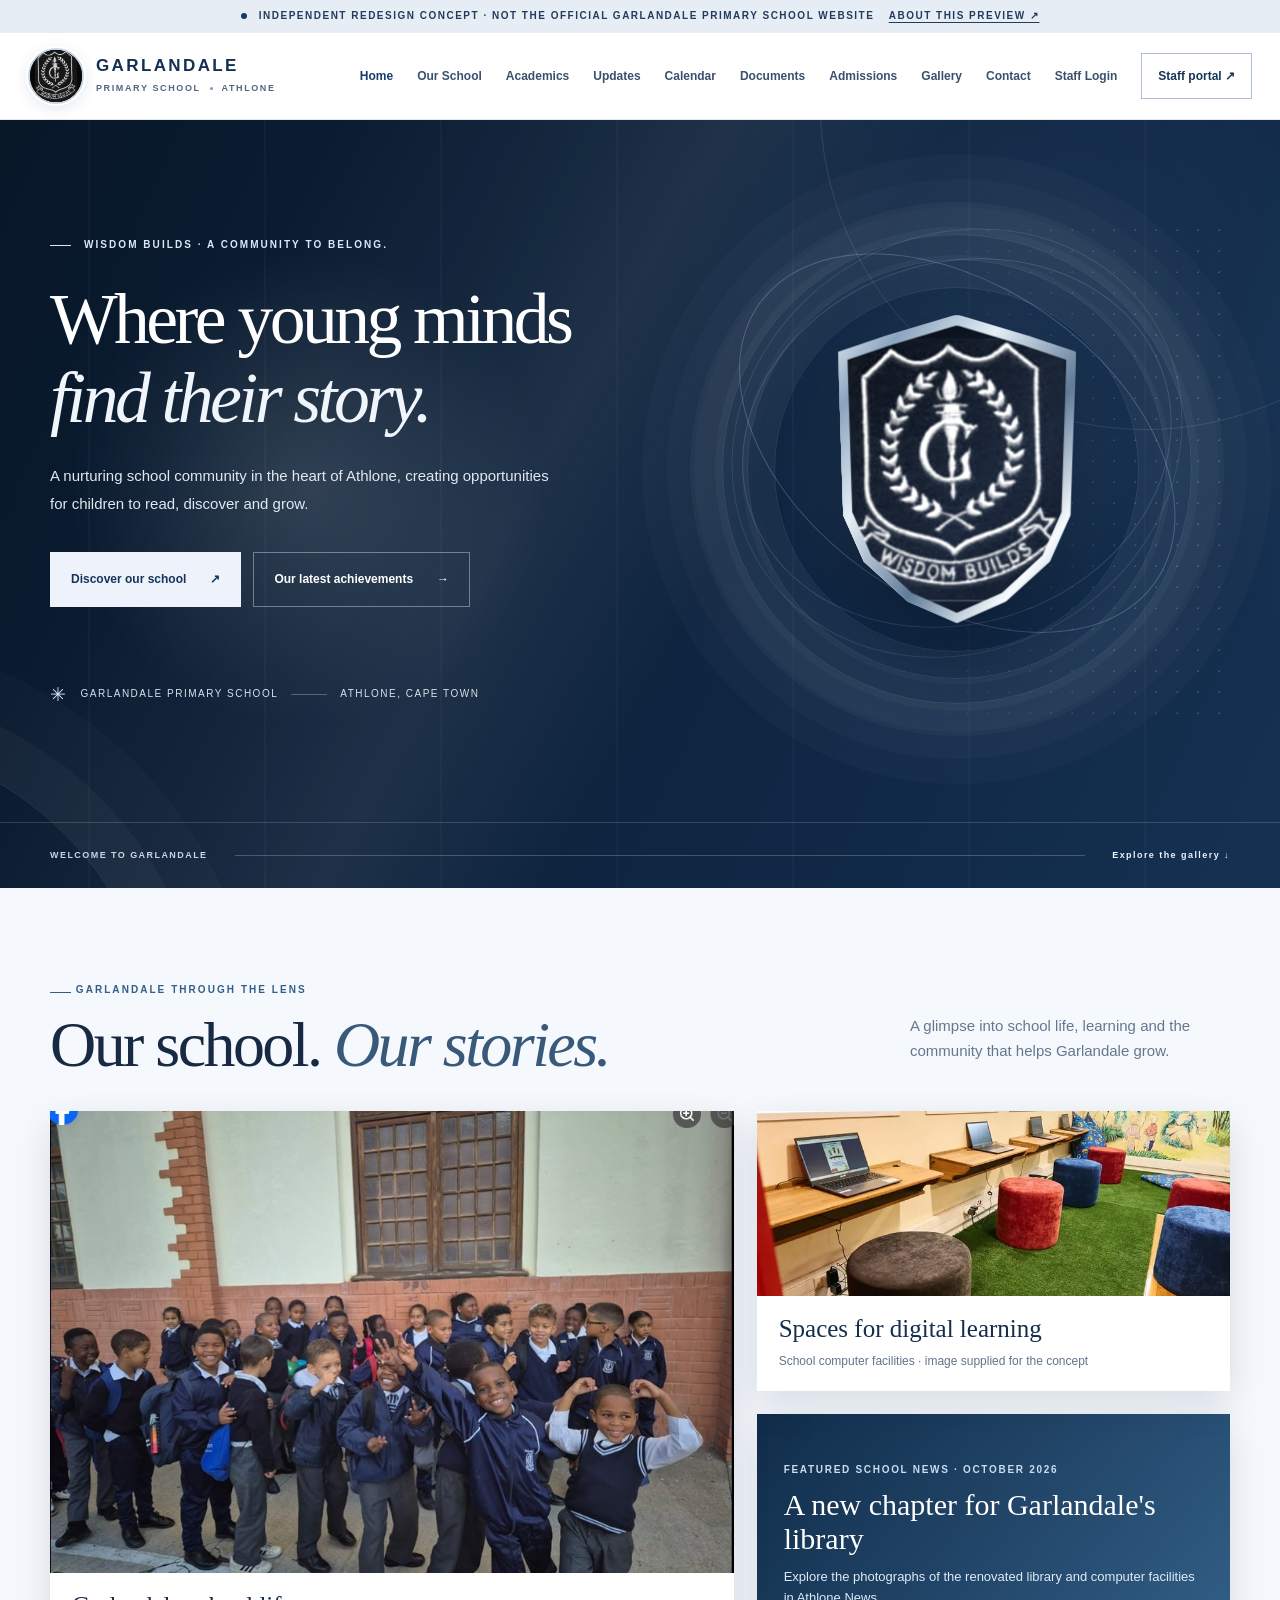
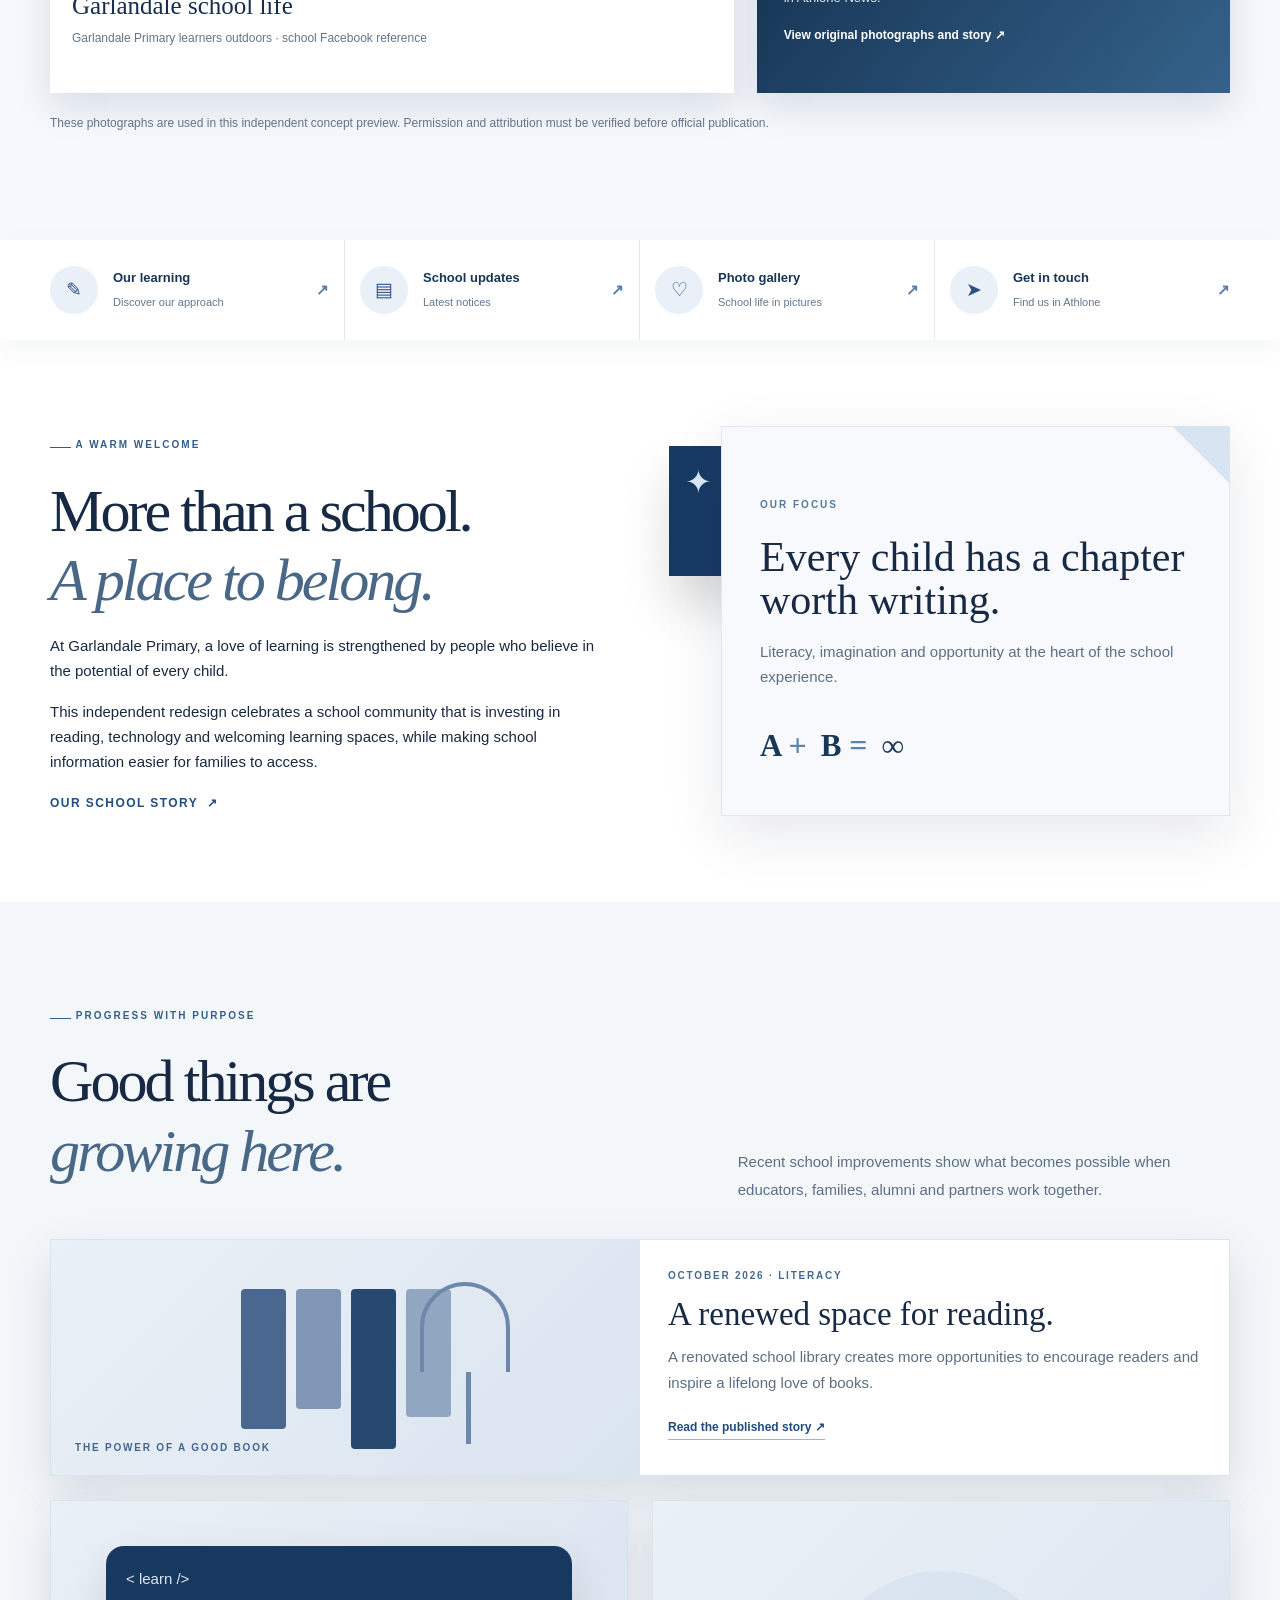
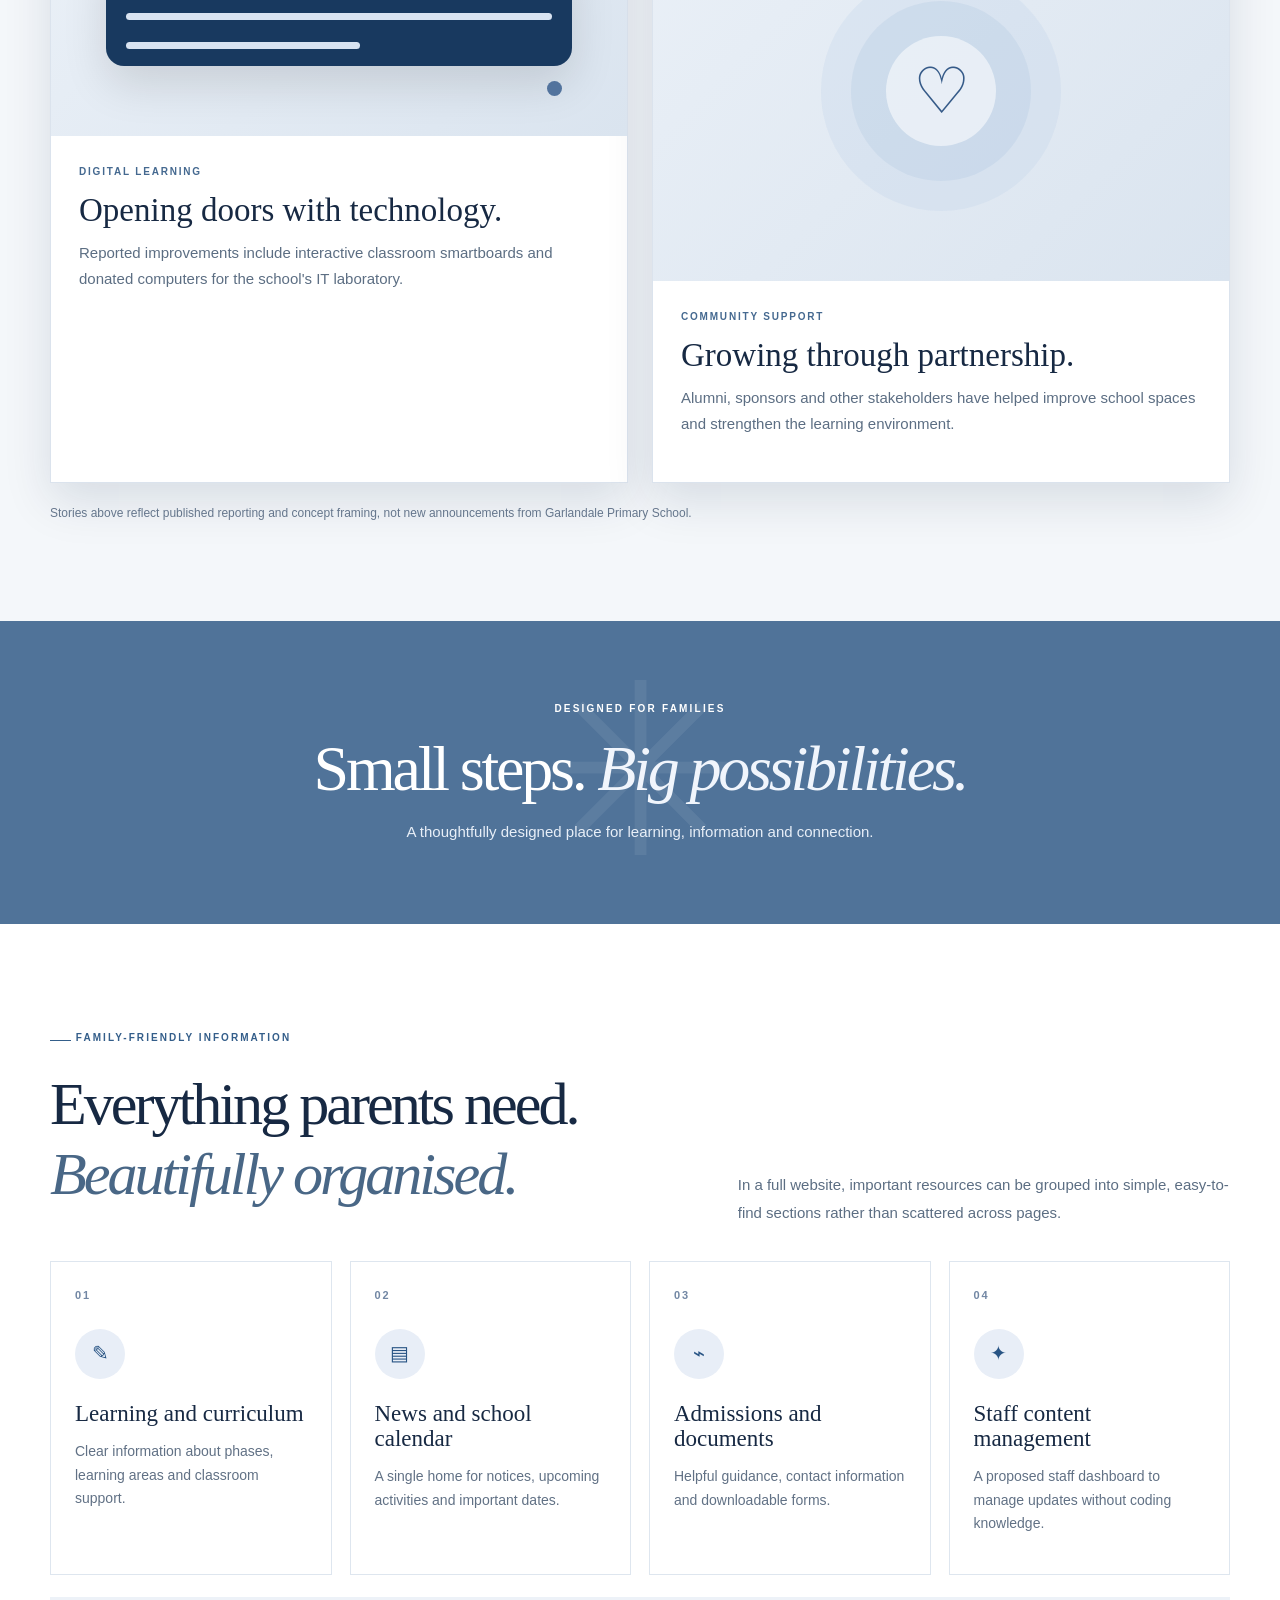
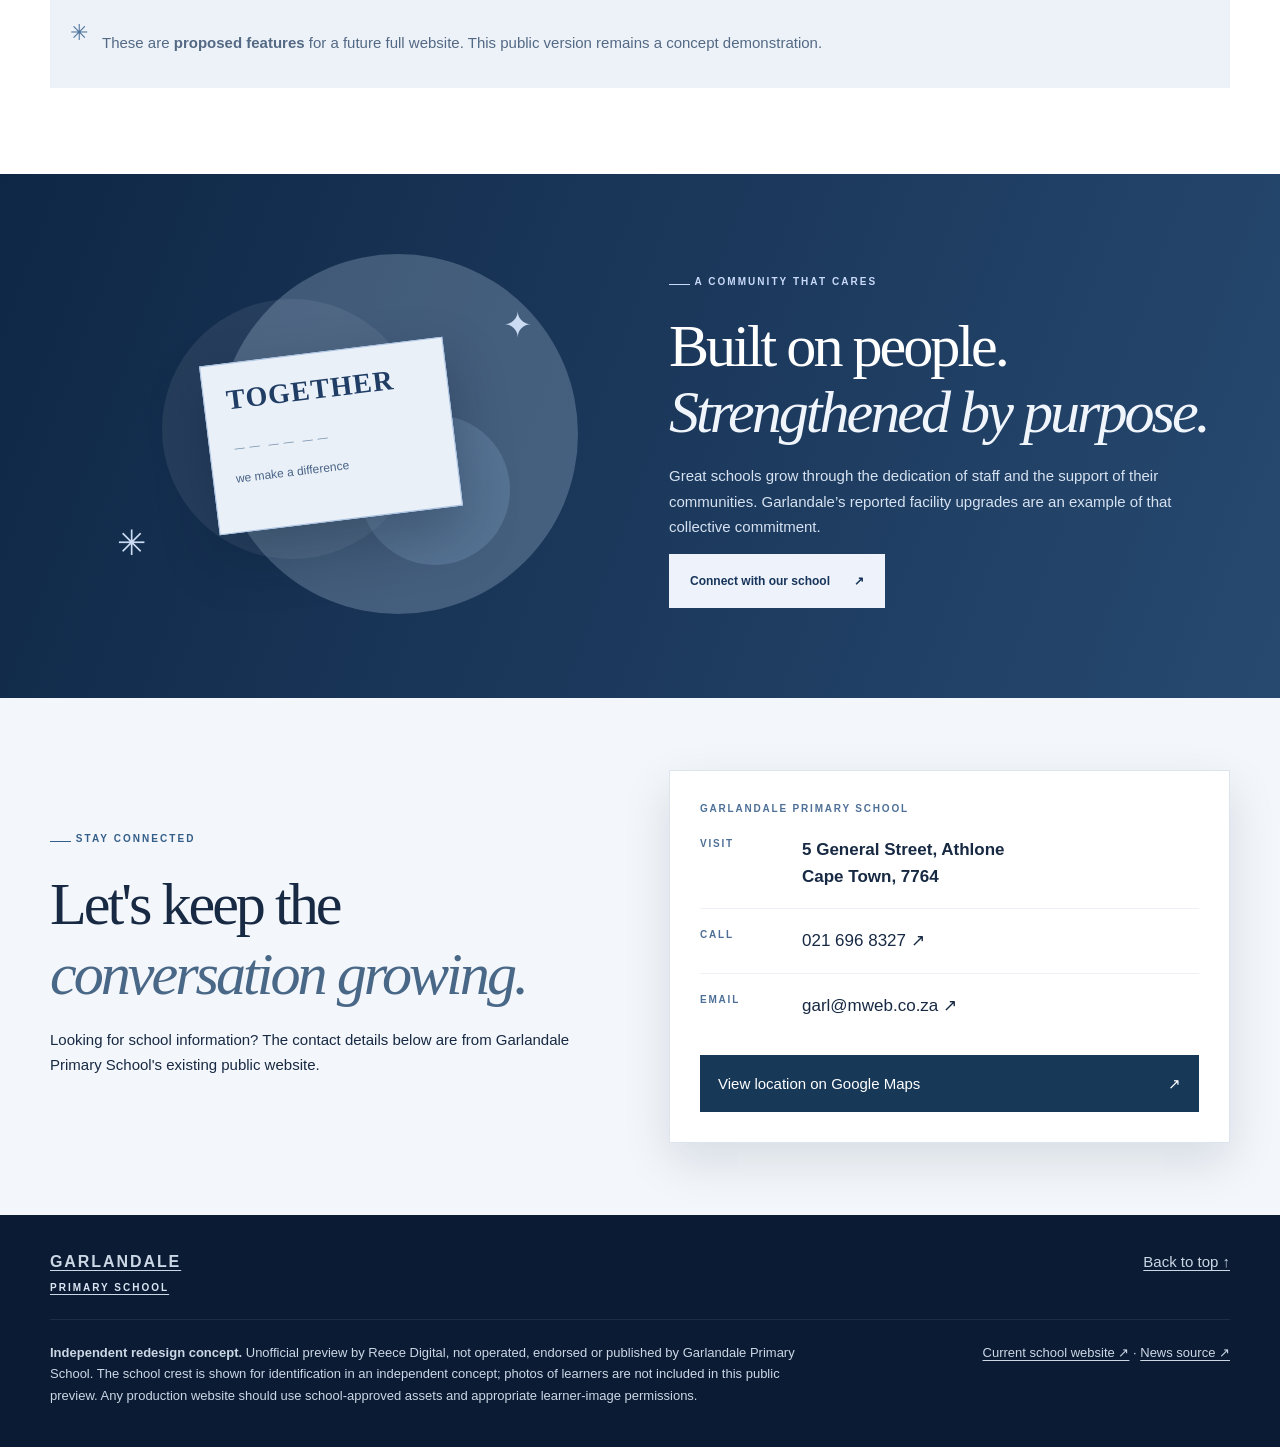
==== commit dc97906a: "Preserve Garlandale crest favicon and shared-link preview after photo restoration" ====
--- a/index.html
+++ b/index.html
@@ -1,4 +1,4 @@
-<!doctype html><html lang="en"><head><meta charset="utf-8"><meta name="robots" content="noindex,nofollow"><meta name="viewport" content="width=device-width,initial-scale=1"><meta name="theme-color" content="#122c4d"><meta name="description" content="An independent, unofficial Garlandale Primary School website redesign concept."><title>Garlandale Primary School | Independent Redesign Concept</title><link rel="stylesheet" href="styles.css"></head><body data-page="home"><div class="concept"><span class="concept-dot"></span> Independent redesign concept · Not the official Garlandale Primary School website <a href="#concept-info">About this preview ↗</a></div><header class="header" id="top"><div class="navwrap"><a href="index.html" class="identity" aria-label="Garlandale Primary concept home"><span class="identity-mark"><img src="garlandale-school-crest.png" alt=""></span><span><strong>GARLANDALE</strong><small>PRIMARY SCHOOL <i></i> ATHLONE</small></span></a><button class="menu-toggle" type="button" aria-label="Open navigation" aria-controls="main-nav" aria-expanded="false"><span></span><span></span><span></span></button><nav id="main-nav" aria-label="Main navigation"><a href="index.html" data-nav="home">Home</a><a href="about.html" data-nav="about">Our School</a><a href="academics.html" data-nav="academics">Academics</a><a href="updates.html" data-nav="updates">Updates</a><a href="calendar.html" data-nav="calendar">Calendar</a><a href="documents.html" data-nav="documents">Documents</a><a href="admissions.html" data-nav="admissions">Admissions</a><a href="gallery.html" data-nav="gallery">Gallery</a><a href="contact.html" data-nav="contact">Contact</a><a href="staff-login.html" data-nav="staff-login">Staff Login</a><button type="button" class="staff-button" id="open-staff">Staff portal <span aria-hidden="true">↗</span></button></nav></div></header>
+<!doctype html><html lang="en"><head><meta charset="utf-8"><meta name="robots" content="noindex,nofollow"><meta name="viewport" content="width=device-width,initial-scale=1"><meta name="theme-color" content="#122c4d"><meta name="description" content="An independent, unofficial Garlandale Primary School website redesign concept."><title>Garlandale Primary School | Independent Redesign Concept</title><link rel="stylesheet" href="styles.css"><link rel="icon" type="image/png" href="garlandale-school-crest.png"><link rel="apple-touch-icon" href="garlandale-school-crest.png"><meta property="og:type" content="website"><meta property="og:title" content="Garlandale Primary School | Independent Redesign Concept"><meta property="og:description" content="Independent Garlandale Primary School website redesign concept by Reece Digital. Explore school information, calendar, gallery and demonstration staff portal."><meta property="og:url" content="https://fredrock007.github.io/garlandale-primary-redesign/"><meta property="og:image" content="https://fredrock007.github.io/garlandale-primary-redesign/garlandale-school-crest.png"><meta name="twitter:card" content="summary"><meta name="twitter:image" content="https://fredrock007.github.io/garlandale-primary-redesign/garlandale-school-crest.png"></head><body data-page="home"><div class="concept"><span class="concept-dot"></span> Independent redesign concept · Not the official Garlandale Primary School website <a href="#concept-info">About this preview ↗</a></div><header class="header" id="top"><div class="navwrap"><a href="index.html" class="identity" aria-label="Garlandale Primary concept home"><span class="identity-mark"><img src="garlandale-school-crest.png" alt=""></span><span><strong>GARLANDALE</strong><small>PRIMARY SCHOOL <i></i> ATHLONE</small></span></a><button class="menu-toggle" type="button" aria-label="Open navigation" aria-controls="main-nav" aria-expanded="false"><span></span><span></span><span></span></button><nav id="main-nav" aria-label="Main navigation"><a href="index.html" data-nav="home">Home</a><a href="about.html" data-nav="about">Our School</a><a href="academics.html" data-nav="academics">Academics</a><a href="updates.html" data-nav="updates">Updates</a><a href="calendar.html" data-nav="calendar">Calendar</a><a href="documents.html" data-nav="documents">Documents</a><a href="admissions.html" data-nav="admissions">Admissions</a><a href="gallery.html" data-nav="gallery">Gallery</a><a href="contact.html" data-nav="contact">Contact</a><a href="staff-login.html" data-nav="staff-login">Staff Login</a><button type="button" class="staff-button" id="open-staff">Staff portal <span aria-hidden="true">↗</span></button></nav></div></header>
 <main>
 <section class="hero" aria-labelledby="hero-title">
   <div class="hero-decoration ring-a"></div><div class="hero-decoration ring-b"></div>
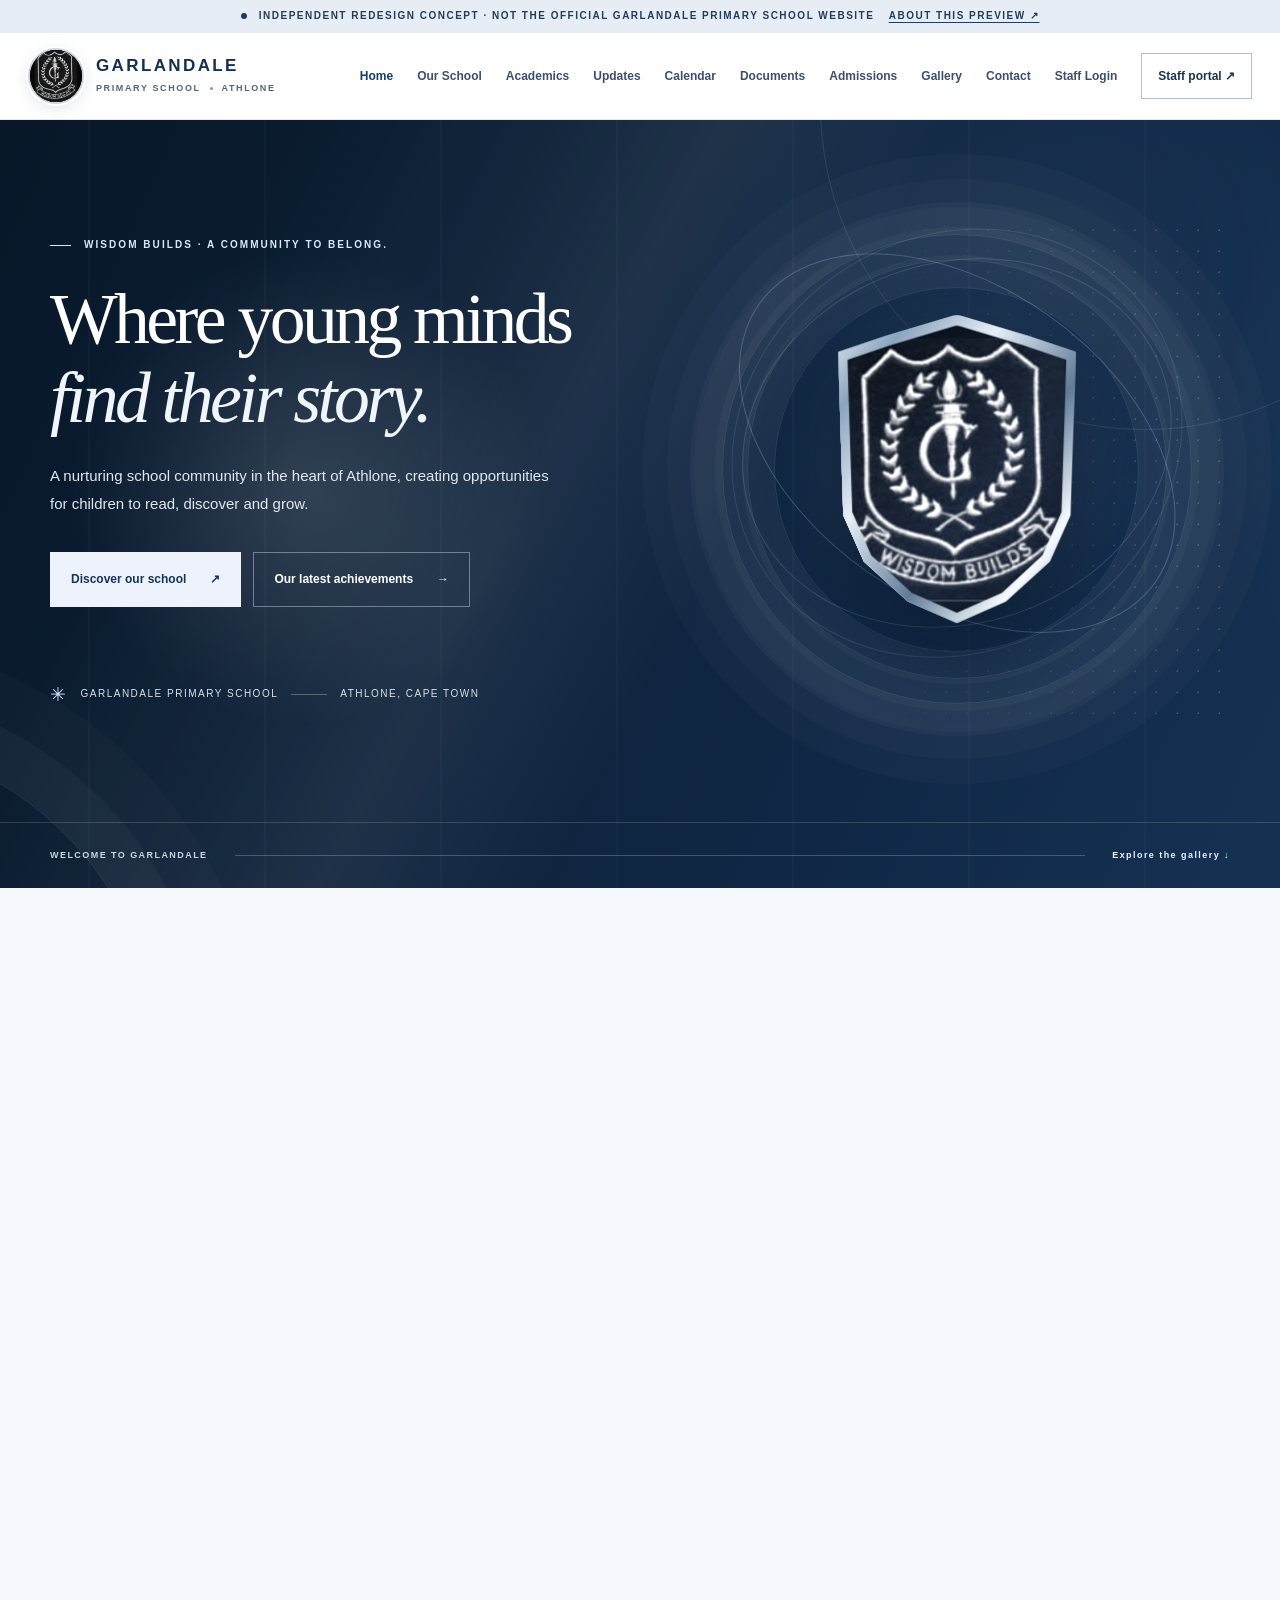
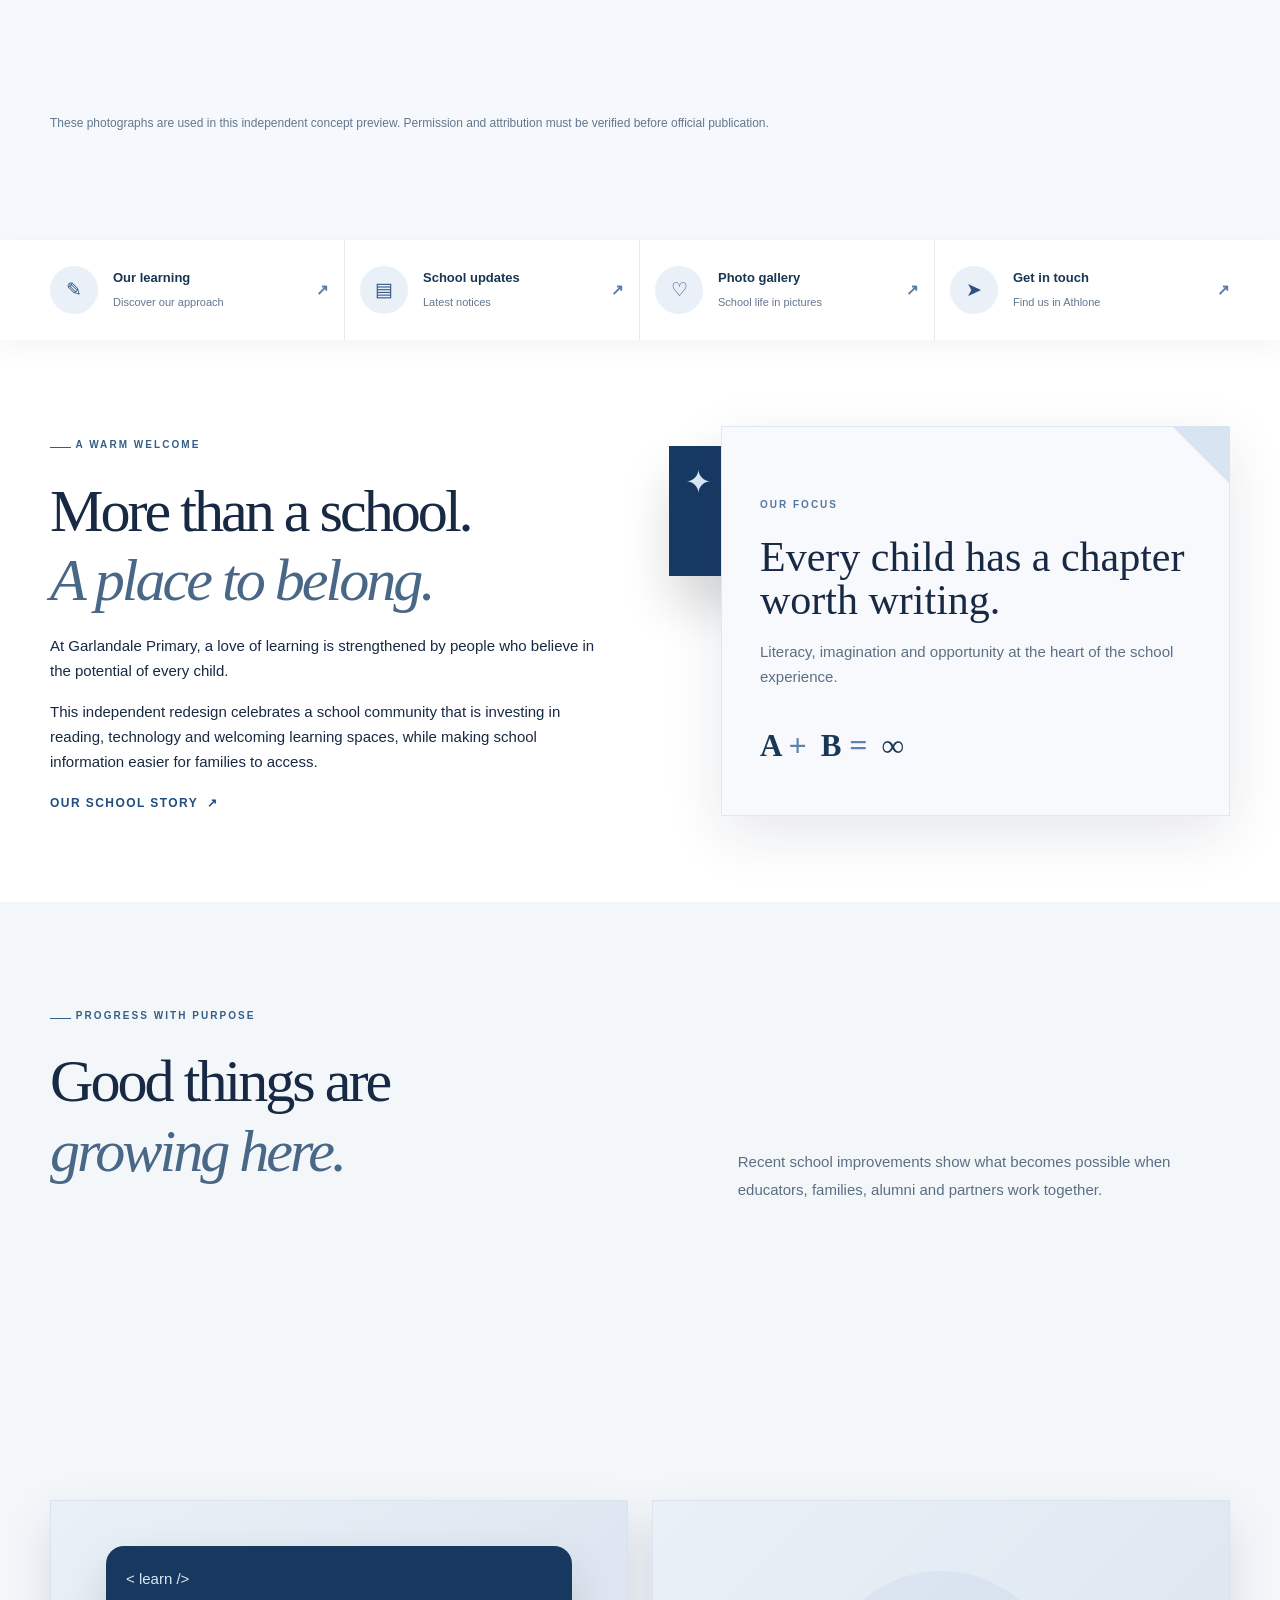
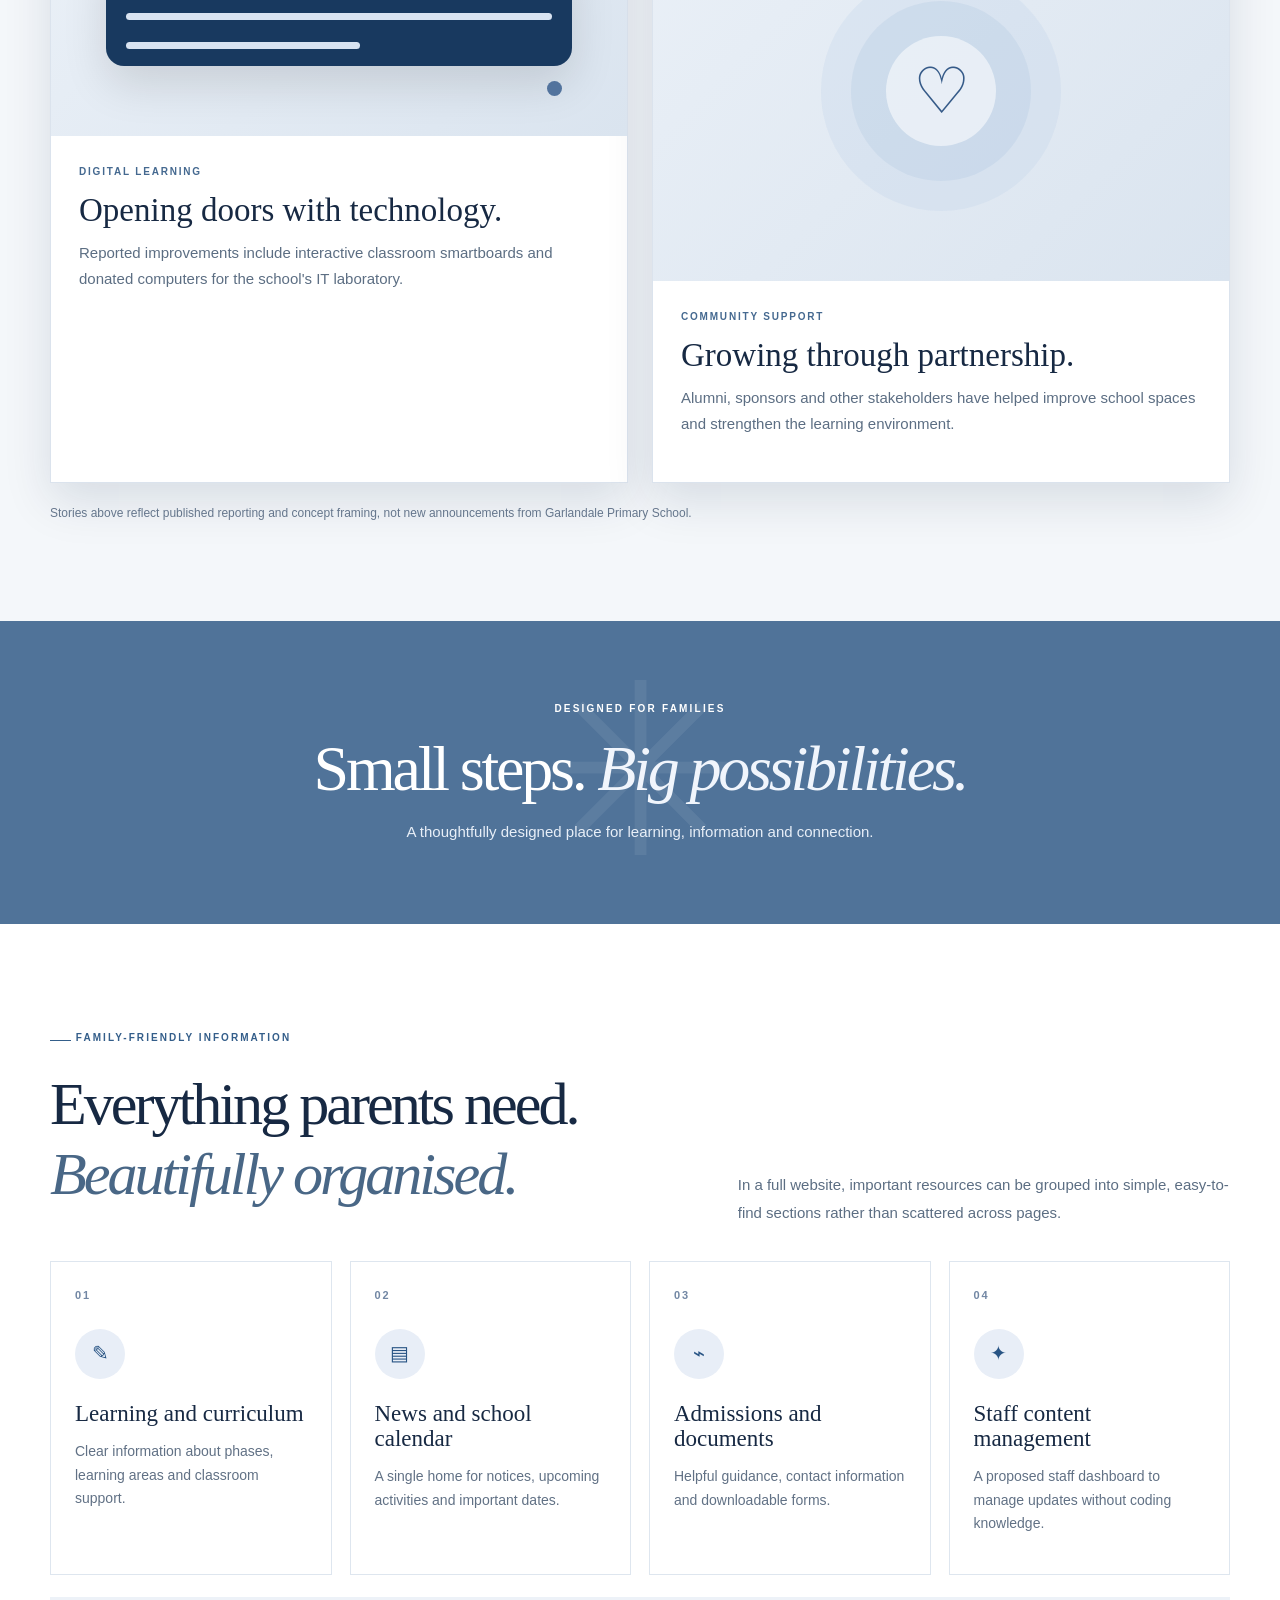
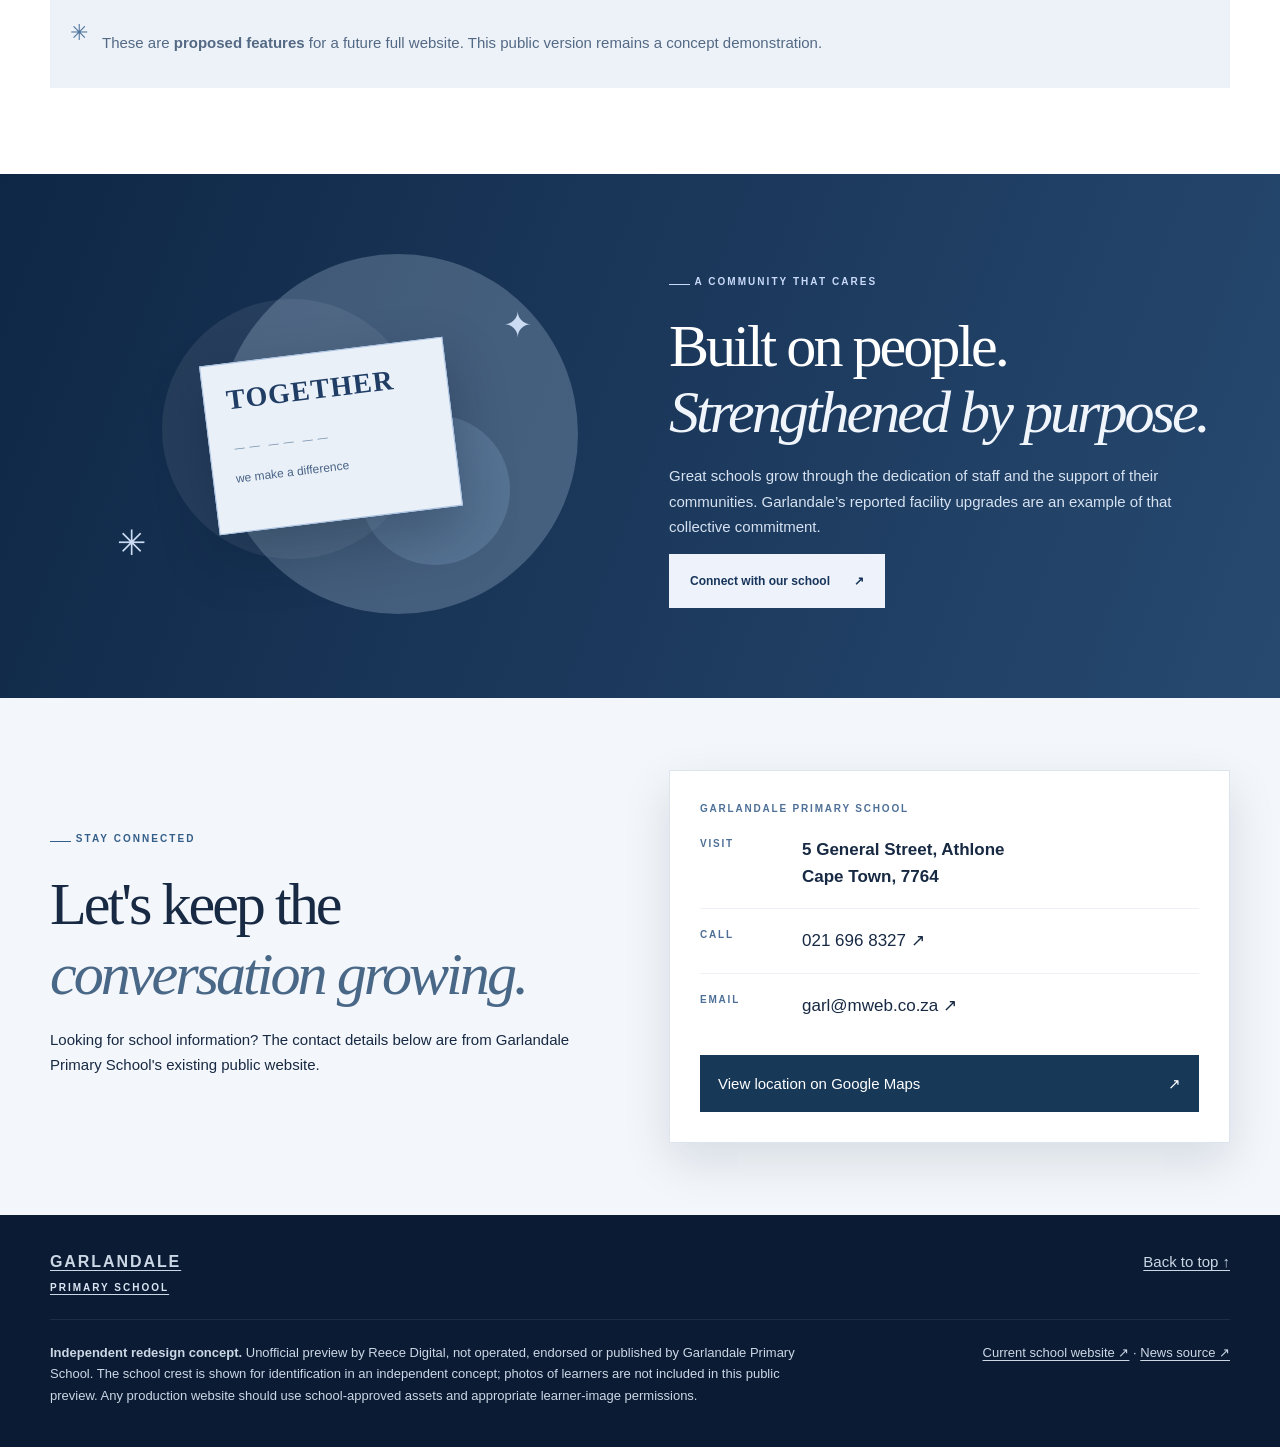
==== commit c55ff490: "Refresh Garlandale photo and favicon assets with cache-versioned URLs" ====
--- a/index.html
+++ b/index.html
@@ -1,4 +1,4 @@
-<!doctype html><html lang="en"><head><meta charset="utf-8"><meta name="robots" content="noindex,nofollow"><meta name="viewport" content="width=device-width,initial-scale=1"><meta name="theme-color" content="#122c4d"><meta name="description" content="An independent, unofficial Garlandale Primary School website redesign concept."><title>Garlandale Primary School | Independent Redesign Concept</title><link rel="stylesheet" href="styles.css"><link rel="icon" type="image/png" href="garlandale-school-crest.png"><link rel="apple-touch-icon" href="garlandale-school-crest.png"><meta property="og:type" content="website"><meta property="og:title" content="Garlandale Primary School | Independent Redesign Concept"><meta property="og:description" content="Independent Garlandale Primary School website redesign concept by Reece Digital. Explore school information, calendar, gallery and demonstration staff portal."><meta property="og:url" content="https://fredrock007.github.io/garlandale-primary-redesign/"><meta property="og:image" content="https://fredrock007.github.io/garlandale-primary-redesign/garlandale-school-crest.png"><meta name="twitter:card" content="summary"><meta name="twitter:image" content="https://fredrock007.github.io/garlandale-primary-redesign/garlandale-school-crest.png"></head><body data-page="home"><div class="concept"><span class="concept-dot"></span> Independent redesign concept · Not the official Garlandale Primary School website <a href="#concept-info">About this preview ↗</a></div><header class="header" id="top"><div class="navwrap"><a href="index.html" class="identity" aria-label="Garlandale Primary concept home"><span class="identity-mark"><img src="garlandale-school-crest.png" alt=""></span><span><strong>GARLANDALE</strong><small>PRIMARY SCHOOL <i></i> ATHLONE</small></span></a><button class="menu-toggle" type="button" aria-label="Open navigation" aria-controls="main-nav" aria-expanded="false"><span></span><span></span><span></span></button><nav id="main-nav" aria-label="Main navigation"><a href="index.html" data-nav="home">Home</a><a href="about.html" data-nav="about">Our School</a><a href="academics.html" data-nav="academics">Academics</a><a href="updates.html" data-nav="updates">Updates</a><a href="calendar.html" data-nav="calendar">Calendar</a><a href="documents.html" data-nav="documents">Documents</a><a href="admissions.html" data-nav="admissions">Admissions</a><a href="gallery.html" data-nav="gallery">Gallery</a><a href="contact.html" data-nav="contact">Contact</a><a href="staff-login.html" data-nav="staff-login">Staff Login</a><button type="button" class="staff-button" id="open-staff">Staff portal <span aria-hidden="true">↗</span></button></nav></div></header>
+<!doctype html><html lang="en"><head><meta charset="utf-8"><meta name="robots" content="noindex,nofollow"><meta name="viewport" content="width=device-width,initial-scale=1"><meta name="theme-color" content="#122c4d"><meta name="description" content="An independent, unofficial Garlandale Primary School website redesign concept."><title>Garlandale Primary School | Independent Redesign Concept</title><link rel="stylesheet" href="styles.css?v=20261118-photos-restored-4"><link rel="icon" type="image/svg+xml" href="favicon.svg?v=20261118-photos-restored-4"><link rel="icon" type="image/png" sizes="192x192" href="garlandale-school-crest.png?v=20261118-photos-restored-4"><link rel="apple-touch-icon" href="garlandale-school-crest.png?v=20261118-photos-restored-4"><meta property="og:type" content="website"><meta property="og:title" content="Garlandale Primary School | Independent Redesign Concept"><meta property="og:description" content="Independent Garlandale Primary School website redesign concept by Reece Digital. Explore school information, calendar, gallery and demonstration staff portal."><meta property="og:url" content="https://fredrock007.github.io/garlandale-primary-redesign/"><meta property="og:image" content="https://fredrock007.github.io/garlandale-primary-redesign/garlandale-school-crest.png"><meta name="twitter:card" content="summary"><meta name="twitter:image" content="https://fredrock007.github.io/garlandale-primary-redesign/garlandale-school-crest.png"></head><body data-page="home"><div class="concept"><span class="concept-dot"></span> Independent redesign concept · Not the official Garlandale Primary School website <a href="#concept-info">About this preview ↗</a></div><header class="header" id="top"><div class="navwrap"><a href="index.html" class="identity" aria-label="Garlandale Primary concept home"><span class="identity-mark"><img src="garlandale-school-crest.png" alt=""></span><span><strong>GARLANDALE</strong><small>PRIMARY SCHOOL <i></i> ATHLONE</small></span></a><button class="menu-toggle" type="button" aria-label="Open navigation" aria-controls="main-nav" aria-expanded="false"><span></span><span></span><span></span></button><nav id="main-nav" aria-label="Main navigation"><a href="index.html" data-nav="home">Home</a><a href="about.html" data-nav="about">Our School</a><a href="academics.html" data-nav="academics">Academics</a><a href="updates.html" data-nav="updates">Updates</a><a href="calendar.html" data-nav="calendar">Calendar</a><a href="documents.html" data-nav="documents">Documents</a><a href="admissions.html" data-nav="admissions">Admissions</a><a href="gallery.html" data-nav="gallery">Gallery</a><a href="contact.html" data-nav="contact">Contact</a><a href="staff-login.html" data-nav="staff-login">Staff Login</a><button type="button" class="staff-button" id="open-staff">Staff portal <span aria-hidden="true">↗</span></button></nav></div></header>
 <main>
 <section class="hero" aria-labelledby="hero-title">
   <div class="hero-decoration ring-a"></div><div class="hero-decoration ring-b"></div>
@@ -105,9 +105,9 @@
  <div class="content">
   <div class="highlights-title reveal"><div><p class="section-overline"><span></span> GARLANDALE THROUGH THE LENS</p><h2>Our school. <em>Our stories.</em></h2></div><p>A glimpse into school life, learning and the community that helps Garlandale grow.</p></div>
   <div class="highlights-grid">
-   <figure class="highlight-card highlight-main reveal"><a href="gallery.html"><img src="garlandale-photo-wide.jpg" loading="lazy" alt="Garlandale Primary School learners outdoors"></a><figcaption><strong>Garlandale school life</strong><span>Garlandale Primary learners outdoors · school Facebook reference</span></figcaption></figure>
+   <figure class="highlight-card highlight-main reveal"><a href="gallery.html"><img src="/garlandale-primary-redesign/garlandale-photo-wide.jpg?v=20261118-photos-restored-4" loading="lazy" alt="Garlandale Primary School learners outdoors"></a><figcaption><strong>Garlandale school life</strong><span>Garlandale Primary learners outdoors · school Facebook reference</span></figcaption></figure>
    <div class="highlights-side">
-    <figure class="highlight-card reveal"><a href="https://garlandaleprimary.wordpress.com/" target="_blank" rel="noopener noreferrer"><img src="garlandale-digital-learning.jpg" loading="lazy" alt="Garlandale Primary digital learning and computer facility" onerror="this.onerror=null;this.src='garlandale-school-crest.png';this.classList.add('banner-image-fallback')"></a><figcaption><strong>Spaces for digital learning</strong><span>School computer facilities · image supplied for the concept</span></figcaption></figure>
+    <figure class="highlight-card reveal"><a href="https://garlandaleprimary.wordpress.com/" target="_blank" rel="noopener noreferrer"><img src="/garlandale-primary-redesign/garlandale-digital-learning.jpg?v=20261118-photos-restored-4" loading="lazy" alt="Garlandale Primary digital learning and computer facility" onerror="this.onerror=null;this.src='garlandale-school-crest.png';this.classList.add('banner-image-fallback')"></a><figcaption><strong>Spaces for digital learning</strong><span>School computer facilities · image supplied for the concept</span></figcaption></figure>
     <a class="highlight-news reveal" href="https://athlonenews.co.za/news/2026-10-28-garlandale-primary-school-unveils-renovated-library/" target="_blank" rel="noopener noreferrer"><span class="highlight-news-top">FEATURED SCHOOL NEWS · OCTOBER 2026</span><strong>A new chapter for Garlandale's library</strong><span>Explore the photographs of the renovated library and computer facilities in Athlone News.</span><b>View original photographs and story ↗</b></a>
    </div>
   </div>
@@ -122,4 +122,4 @@
 <section class="section"><div class="content"><div class="section-head reveal"><div><p class="section-overline"><span></span> FAMILY-FRIENDLY INFORMATION</p><h2>Everything parents need.<br><em>Beautifully organised.</em></h2></div><p>In a full website, important resources can be grouped into simple, easy-to-find sections rather than scattered across pages.</p></div><div class="learning-grid"><div class="learning-item reveal"><span class="learning-number">01</span><div class="learning-icon">✎</div><h3>Learning and curriculum</h3><p>Clear information about phases, learning areas and classroom support.</p></div><div class="learning-item reveal"><span class="learning-number">02</span><div class="learning-icon">▤</div><h3>News and school calendar</h3><p>A single home for notices, upcoming activities and important dates.</p></div><div class="learning-item reveal"><span class="learning-number">03</span><div class="learning-icon">⌁</div><h3>Admissions and documents</h3><p>Helpful guidance, contact information and downloadable forms.</p></div><div class="learning-item reveal"><span class="learning-number">04</span><div class="learning-icon">✦</div><h3>Staff content management</h3><p>A proposed staff dashboard to manage updates without coding knowledge.</p></div></div><div class="module-note"><span class="note-star">✳</span><p>These are <strong>proposed features</strong> for a future full website. This public version remains a concept demonstration.</p></div></div></section>
 <section class="community-section"><div class="content community-grid"><div class="community-art reveal"><div class="art-circle a"></div><div class="art-circle b"></div><div class="art-circle c"></div><div class="community-book"><span class="book-word">TOGETHER</span><span class="book-lines">＿＿ ＿＿ ＿＿</span><span class="book-small">we make a difference</span></div><div class="art-shape shape1">✳</div><div class="art-shape shape2">✦</div></div><div class="community-copy reveal"><p class="section-overline light-overline"><span></span> A COMMUNITY THAT CARES</p><h2>Built on people.<br><em>Strengthened by purpose.</em></h2><p>Great schools grow through the dedication of staff and the support of their communities. Garlandale’s reported facility upgrades are an example of that collective commitment.</p><a class="btn btn-gold" href="contact.html">Connect with our school <span>↗</span></a></div></div></section>
 <section class="contact-section"><div class="content contact-grid"><div class="reveal"><p class="section-overline"><span></span> STAY CONNECTED</p><h2>Let's keep the<br><em>conversation growing.</em></h2><p>Looking for school information? The contact details below are from Garlandale Primary School's existing public website.</p></div><div class="contact-panel reveal"><span class="contact-top">GARLANDALE PRIMARY SCHOOL</span><div class="contact-row"><span>VISIT</span><strong>5 General Street, Athlone<br>Cape Town, 7764</strong></div><div class="contact-row"><span>CALL</span><a href="tel:+27216968327">021 696 8327 ↗</a></div><div class="contact-row"><span>EMAIL</span><a href="mailto:garl@mweb.co.za">garl@mweb.co.za ↗</a></div><a class="contact-map" href="https://www.google.com/maps/search/?api=1&query=5%20General%20Street%20Athlone%20Cape%20Town" target="_blank" rel="noopener noreferrer">View location on Google Maps <span>↗</span></a></div></div></section>
-</main><footer class="footer" id="concept-info"><div class="content footer-top"><a href="#top" class="footer-brand">GARLANDALE <span>PRIMARY SCHOOL</span></a><a href="#top">Back to top ↑</a></div><div class="content footer-bottom"><p><strong>Independent redesign concept.</strong> Unofficial preview by Reece Digital, not operated, endorsed or published by Garlandale Primary School. The school crest is shown for identification in an independent concept; photos of learners are not included in this public preview. Any production website should use school-approved assets and appropriate learner-image permissions.</p><p><a href="https://garlandaleprimary.wordpress.com/" target="_blank" rel="noopener noreferrer">Current school website ↗</a> · <a href="https://athlonenews.co.za/news/2026-10-28-garlandale-primary-school-unveils-renovated-library/" target="_blank" rel="noopener noreferrer">News source ↗</a></p></div></footer><dialog class="staff-dialog" id="staff-dialog" aria-labelledby="staff-title"><button id="close-staff" type="button" class="dialog-close" aria-label="Close preview">×</button><div class="dialog-kicker">FUTURE FUNCTIONALITY</div><h2 id="staff-title">A simpler way to manage school updates.</h2><p>A secure staff dashboard could allow authorised team members to manage website content without needing to edit code.</p><div class="dialog-options"><span>✦ Post announcements</span><span>▤ Update school calendar</span><span>⇩ Share documents</span><span>▧ Manage approved photographs</span></div><p class="dialog-footnote">Concept preview only. No real staff accounts or shared content storage are connected.</p><button class="btn btn-gold" type="button" id="staff-done">Close preview <span>→</span></button></dialog><script src="script.js"></script></body></html>+</main><footer class="footer" id="concept-info"><div class="content footer-top"><a href="#top" class="footer-brand">GARLANDALE <span>PRIMARY SCHOOL</span></a><a href="#top">Back to top ↑</a></div><div class="content footer-bottom"><p><strong>Independent redesign concept.</strong> Unofficial preview by Reece Digital, not operated, endorsed or published by Garlandale Primary School. The school crest is shown for identification in an independent concept; photos of learners are not included in this public preview. Any production website should use school-approved assets and appropriate learner-image permissions.</p><p><a href="https://garlandaleprimary.wordpress.com/" target="_blank" rel="noopener noreferrer">Current school website ↗</a> · <a href="https://athlonenews.co.za/news/2026-10-28-garlandale-primary-school-unveils-renovated-library/" target="_blank" rel="noopener noreferrer">News source ↗</a></p></div></footer><dialog class="staff-dialog" id="staff-dialog" aria-labelledby="staff-title"><button id="close-staff" type="button" class="dialog-close" aria-label="Close preview">×</button><div class="dialog-kicker">FUTURE FUNCTIONALITY</div><h2 id="staff-title">A simpler way to manage school updates.</h2><p>A secure staff dashboard could allow authorised team members to manage website content without needing to edit code.</p><div class="dialog-options"><span>✦ Post announcements</span><span>▤ Update school calendar</span><span>⇩ Share documents</span><span>▧ Manage approved photographs</span></div><p class="dialog-footnote">Concept preview only. No real staff accounts or shared content storage are connected.</p><button class="btn btn-gold" type="button" id="staff-done">Close preview <span>→</span></button></dialog><script src="script.js?v=20261118-photos-restored-4"></script></body></html>
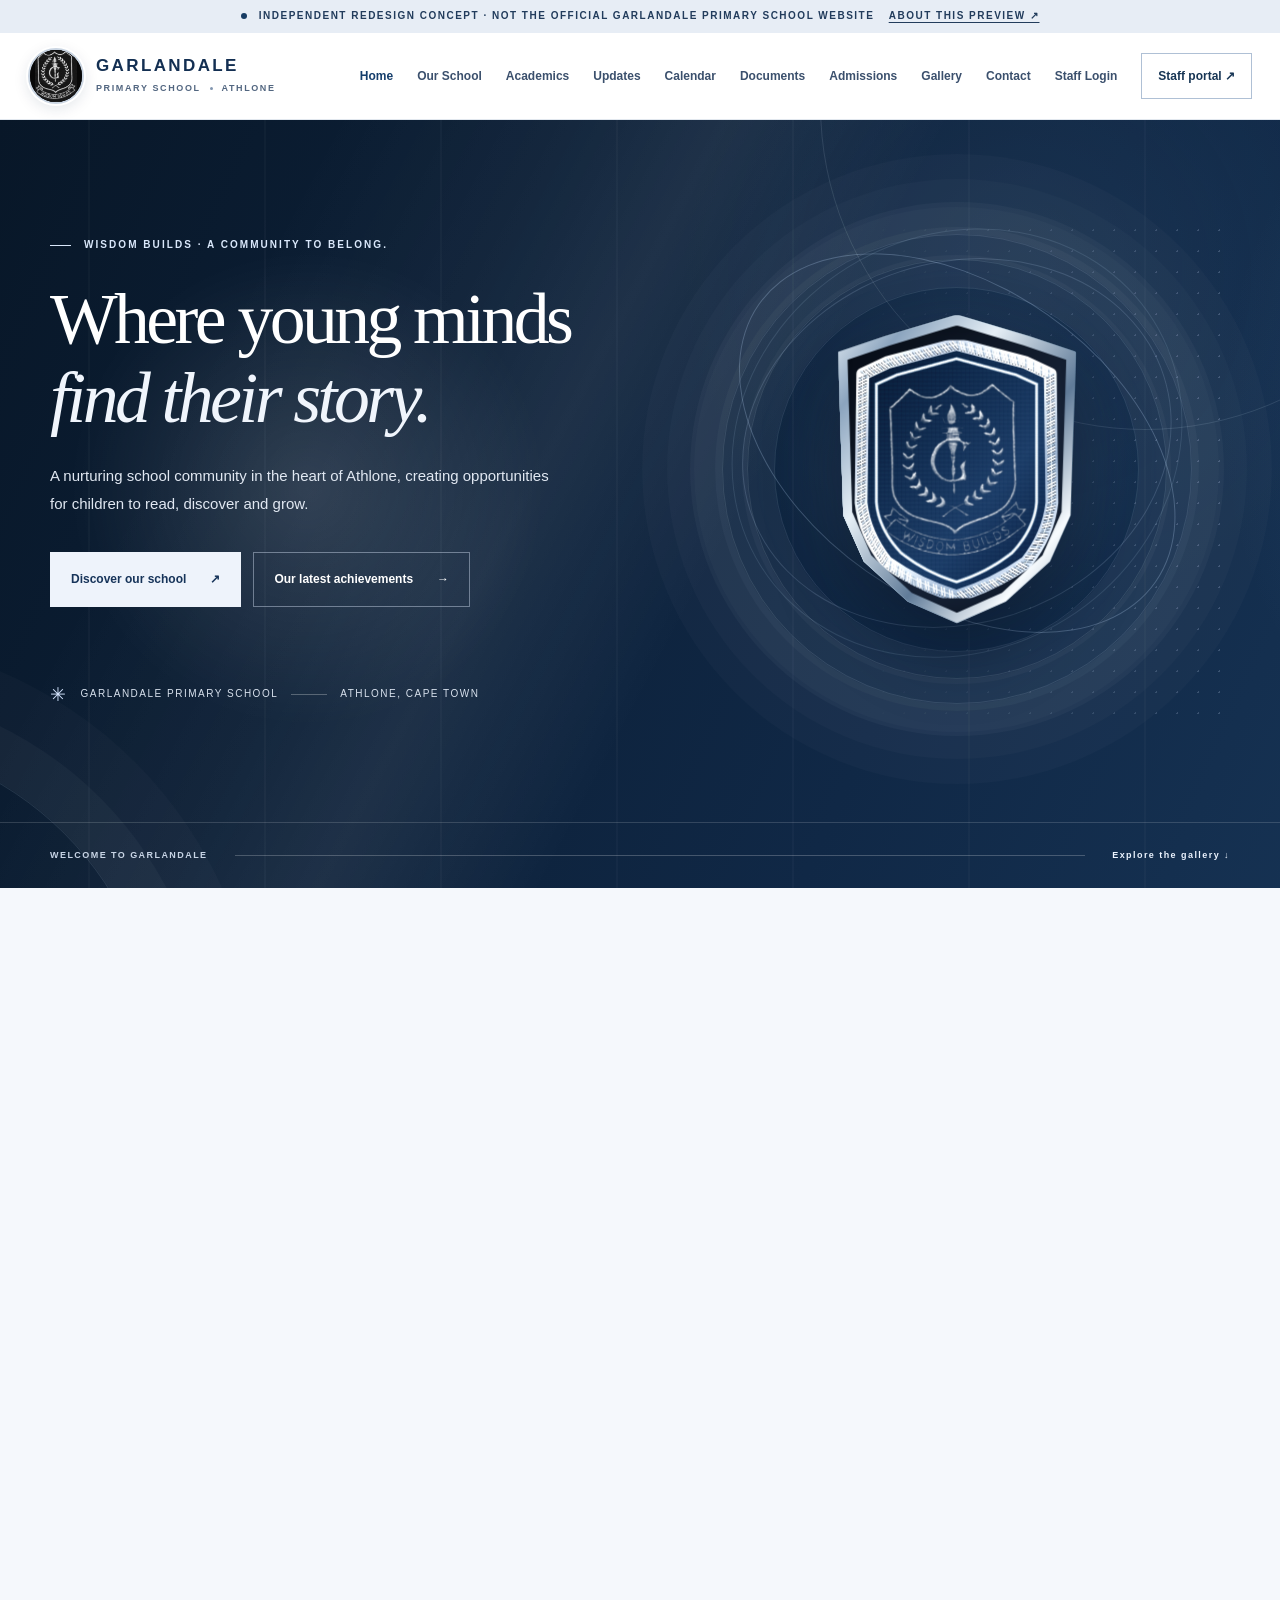
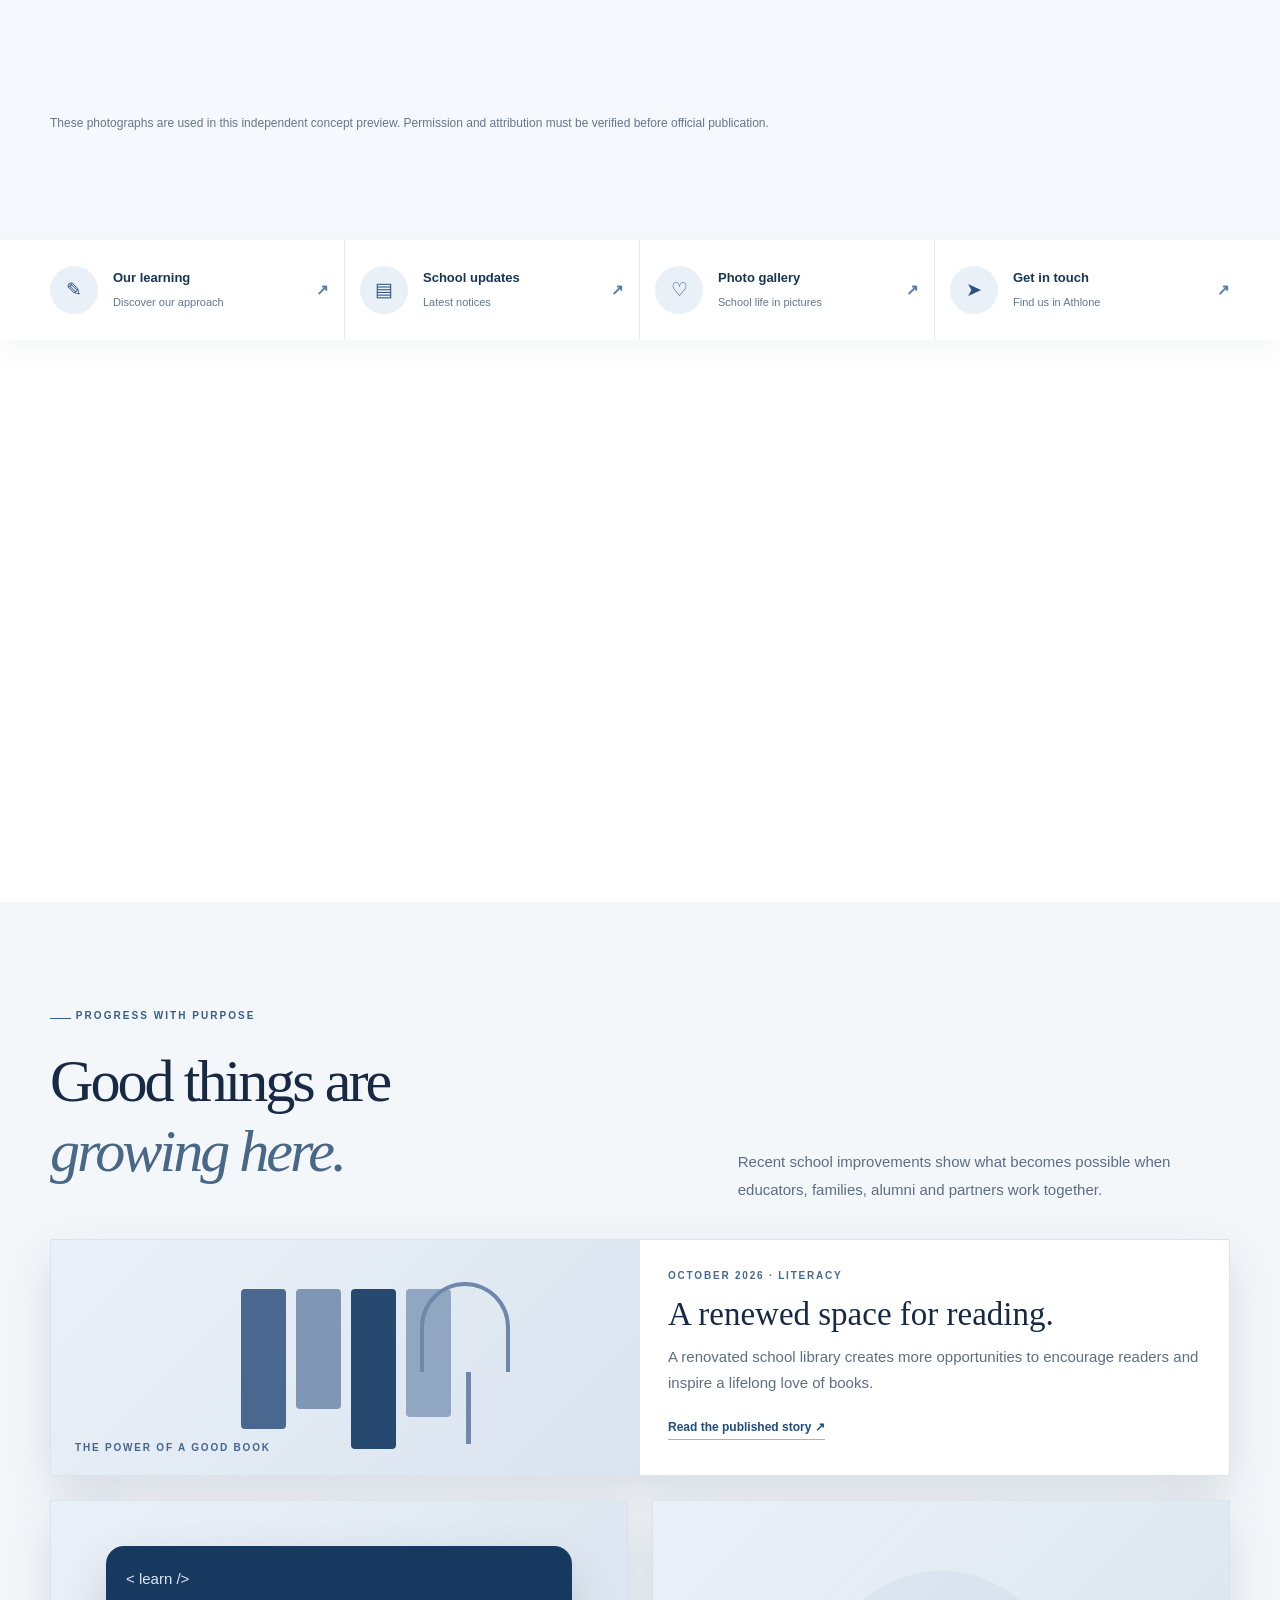
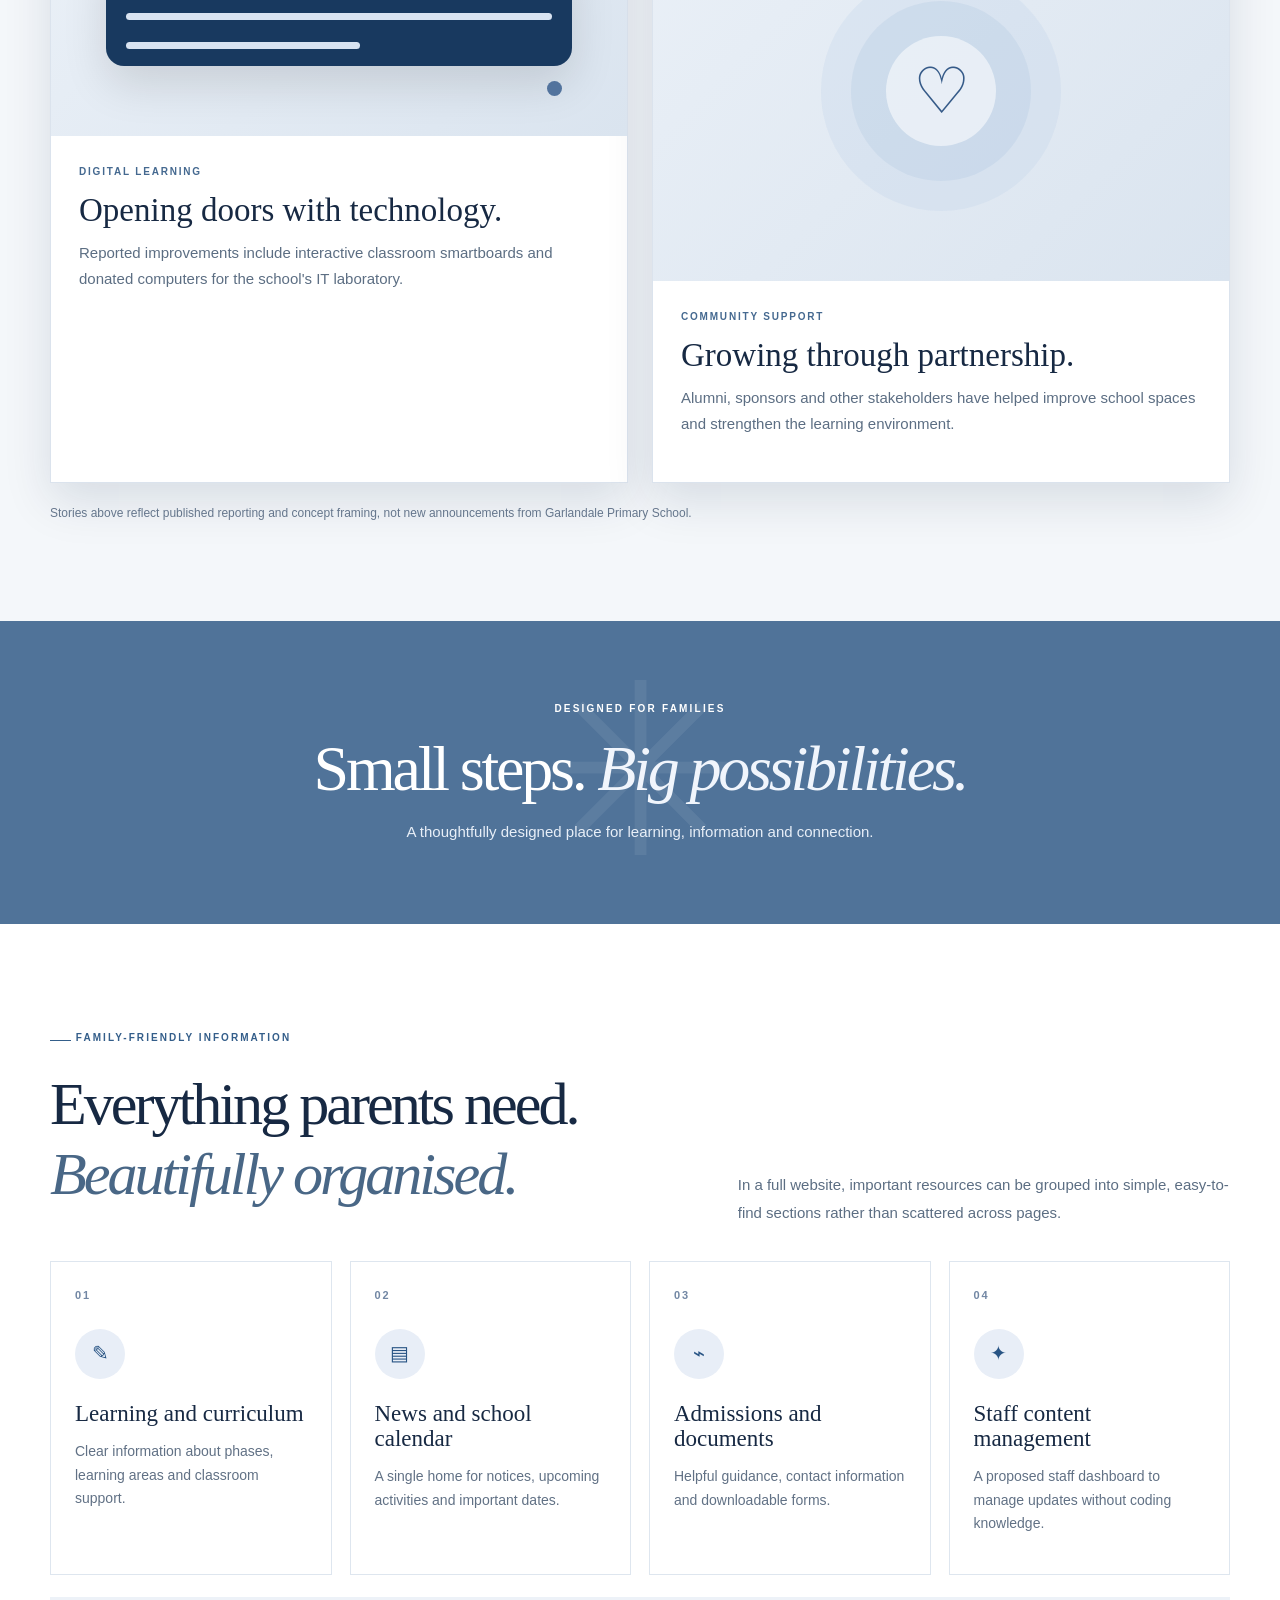
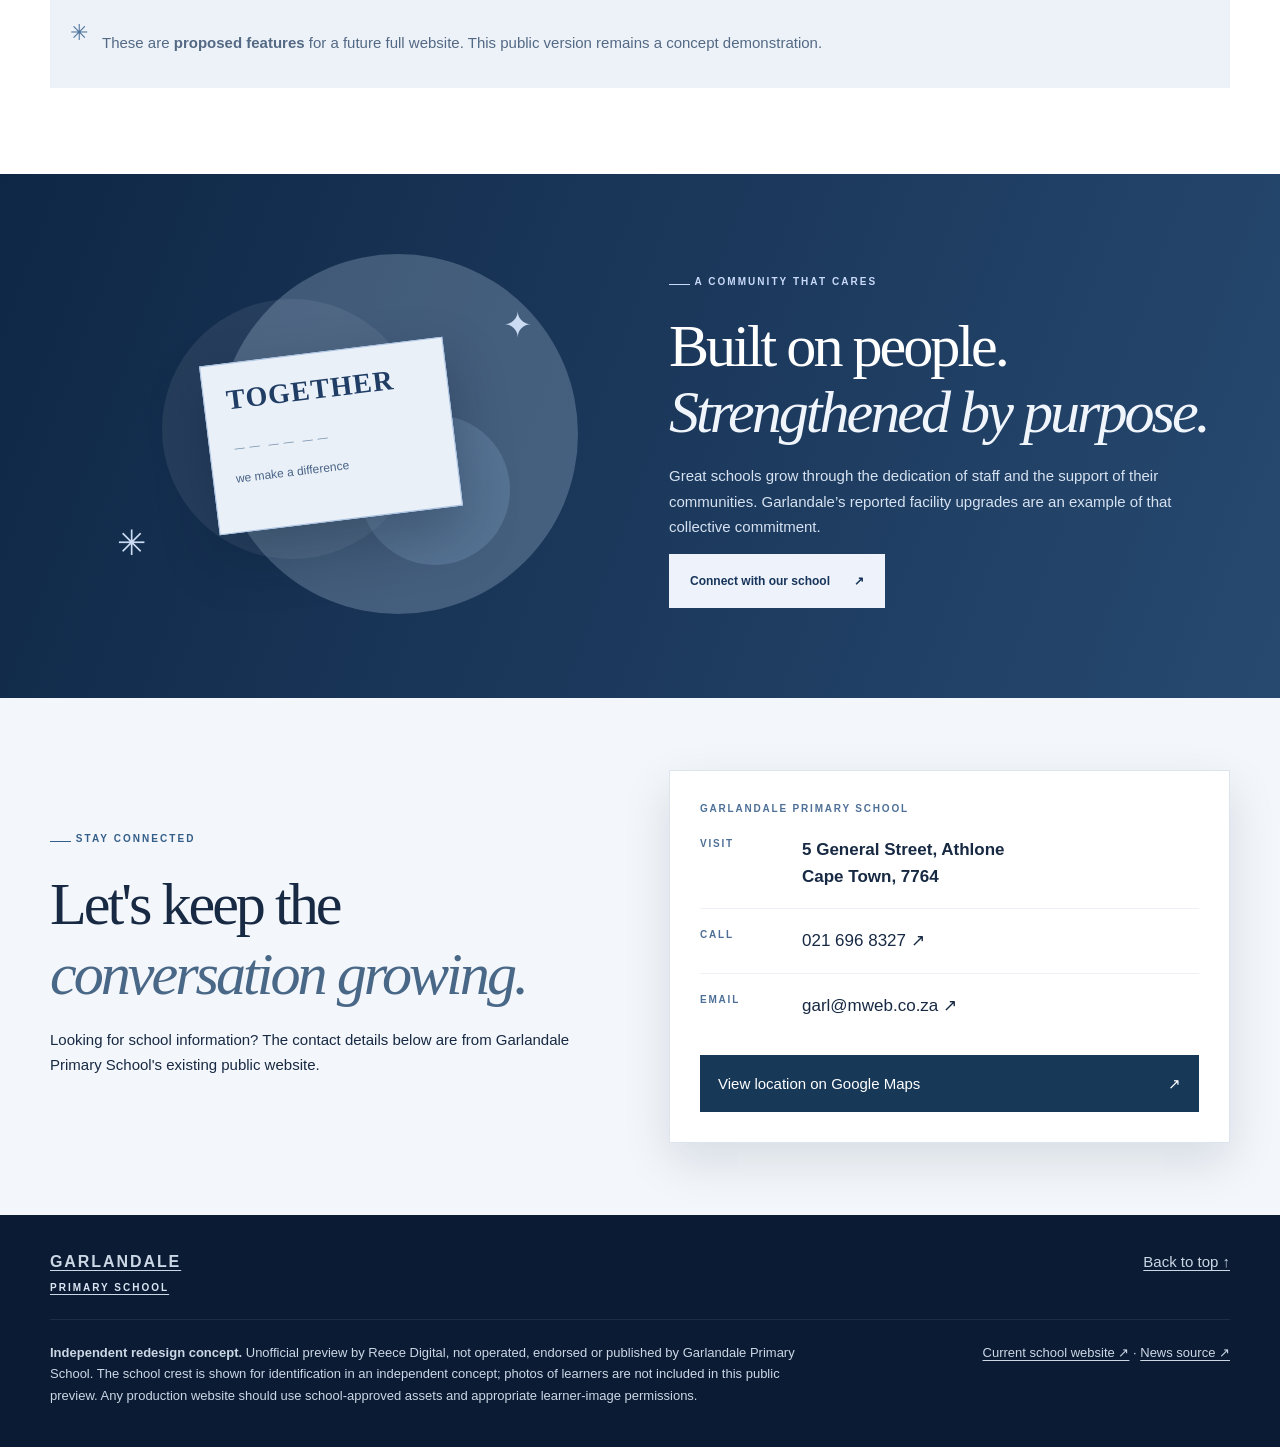
==== commit 57a60361: "Use embroidered crest on rotating homepage shield, keep every other page unchanged" ====
--- a/index.html
+++ b/index.html
@@ -1,4 +1,4 @@
-<!doctype html><html lang="en"><head><meta charset="utf-8"><meta name="robots" content="noindex,nofollow"><meta name="viewport" content="width=device-width,initial-scale=1"><meta name="theme-color" content="#122c4d"><meta name="description" content="An independent, unofficial Garlandale Primary School website redesign concept."><title>Garlandale Primary School | Independent Redesign Concept</title><link rel="stylesheet" href="styles.css?v=20261118-photos-restored-4"><link rel="icon" type="image/svg+xml" href="favicon.svg?v=20261118-photos-restored-4"><link rel="icon" type="image/png" sizes="192x192" href="garlandale-school-crest.png?v=20261118-photos-restored-4"><link rel="apple-touch-icon" href="garlandale-school-crest.png?v=20261118-photos-restored-4"><meta property="og:type" content="website"><meta property="og:title" content="Garlandale Primary School | Independent Redesign Concept"><meta property="og:description" content="Independent Garlandale Primary School website redesign concept by Reece Digital. Explore school information, calendar, gallery and demonstration staff portal."><meta property="og:url" content="https://fredrock007.github.io/garlandale-primary-redesign/"><meta property="og:image" content="https://fredrock007.github.io/garlandale-primary-redesign/garlandale-school-crest.png"><meta name="twitter:card" content="summary"><meta name="twitter:image" content="https://fredrock007.github.io/garlandale-primary-redesign/garlandale-school-crest.png"></head><body data-page="home"><div class="concept"><span class="concept-dot"></span> Independent redesign concept · Not the official Garlandale Primary School website <a href="#concept-info">About this preview ↗</a></div><header class="header" id="top"><div class="navwrap"><a href="index.html" class="identity" aria-label="Garlandale Primary concept home"><span class="identity-mark"><img src="garlandale-school-crest.png" alt=""></span><span><strong>GARLANDALE</strong><small>PRIMARY SCHOOL <i></i> ATHLONE</small></span></a><button class="menu-toggle" type="button" aria-label="Open navigation" aria-controls="main-nav" aria-expanded="false"><span></span><span></span><span></span></button><nav id="main-nav" aria-label="Main navigation"><a href="index.html" data-nav="home">Home</a><a href="about.html" data-nav="about">Our School</a><a href="academics.html" data-nav="academics">Academics</a><a href="updates.html" data-nav="updates">Updates</a><a href="calendar.html" data-nav="calendar">Calendar</a><a href="documents.html" data-nav="documents">Documents</a><a href="admissions.html" data-nav="admissions">Admissions</a><a href="gallery.html" data-nav="gallery">Gallery</a><a href="contact.html" data-nav="contact">Contact</a><a href="staff-login.html" data-nav="staff-login">Staff Login</a><button type="button" class="staff-button" id="open-staff">Staff portal <span aria-hidden="true">↗</span></button></nav></div></header>
+<!doctype html><html lang="en"><head><meta charset="utf-8"><meta name="robots" content="noindex,nofollow"><meta name="viewport" content="width=device-width,initial-scale=1"><meta name="theme-color" content="#122c4d"><meta name="description" content="An independent, unofficial Garlandale Primary School website redesign concept."><title>Garlandale Primary School | Independent Redesign Concept</title><link rel="stylesheet" href="styles.css?v=20261118-embroidered-badge-1"><link rel="icon" type="image/svg+xml" href="favicon.svg?v=20261118-photos-restored-4"><link rel="icon" type="image/png" sizes="192x192" href="garlandale-school-crest.png?v=20261118-photos-restored-4"><link rel="apple-touch-icon" href="garlandale-school-crest.png?v=20261118-photos-restored-4"><meta property="og:type" content="website"><meta property="og:title" content="Garlandale Primary School | Independent Redesign Concept"><meta property="og:description" content="Independent Garlandale Primary School website redesign concept by Reece Digital. Explore school information, calendar, gallery and demonstration staff portal."><meta property="og:url" content="https://fredrock007.github.io/garlandale-primary-redesign/"><meta property="og:image" content="https://fredrock007.github.io/garlandale-primary-redesign/garlandale-school-crest.png"><meta name="twitter:card" content="summary"><meta name="twitter:image" content="https://fredrock007.github.io/garlandale-primary-redesign/garlandale-school-crest.png"></head><body data-page="home"><div class="concept"><span class="concept-dot"></span> Independent redesign concept · Not the official Garlandale Primary School website <a href="#concept-info">About this preview ↗</a></div><header class="header" id="top"><div class="navwrap"><a href="index.html" class="identity" aria-label="Garlandale Primary concept home"><span class="identity-mark"><img src="garlandale-school-crest.png" alt=""></span><span><strong>GARLANDALE</strong><small>PRIMARY SCHOOL <i></i> ATHLONE</small></span></a><button class="menu-toggle" type="button" aria-label="Open navigation" aria-controls="main-nav" aria-expanded="false"><span></span><span></span><span></span></button><nav id="main-nav" aria-label="Main navigation"><a href="index.html" data-nav="home">Home</a><a href="about.html" data-nav="about">Our School</a><a href="academics.html" data-nav="academics">Academics</a><a href="updates.html" data-nav="updates">Updates</a><a href="calendar.html" data-nav="calendar">Calendar</a><a href="documents.html" data-nav="documents">Documents</a><a href="admissions.html" data-nav="admissions">Admissions</a><a href="gallery.html" data-nav="gallery">Gallery</a><a href="contact.html" data-nav="contact">Contact</a><a href="staff-login.html" data-nav="staff-login">Staff Login</a><button type="button" class="staff-button" id="open-staff">Staff portal <span aria-hidden="true">↗</span></button></nav></div></header>
 <main>
 <section class="hero" aria-labelledby="hero-title">
   <div class="hero-decoration ring-a"></div><div class="hero-decoration ring-b"></div>
@@ -90,8 +90,8 @@
             <span class="shield-volume-slice" style="--depth:16.50px" aria-hidden="true"></span>
             <span class="shield-volume-slice" style="--depth:17.00px" aria-hidden="true"></span>
             </div>
-            <div class="shield-plate shield-plate-front"><div class="shield-inlay"><img src="garlandale-school-crest.png" alt="Garlandale Primary School crest, Wisdom Builds"></div></div>
-            <div class="shield-plate shield-plate-back"><div class="shield-inlay"><img src="garlandale-school-crest.png" alt=""></div></div>
+            <div class="shield-plate shield-plate-front"><div class="shield-inlay"><img src="embroidered-crest.svg?v=embroidery-1" alt="Garlandale Primary School embroidered crest, Wisdom Builds" onerror="this.onerror=null;this.src='garlandale-school-crest.png'"></div></div>
+            <div class="shield-plate shield-plate-back"><div class="shield-inlay"><img src="embroidered-crest.svg?v=embroidery-1" alt="" onerror="this.onerror=null;this.src='garlandale-school-crest.png'"></div></div>
           </div>
         </div>
         <div class="shield-caption"><strong>WISDOM BUILDS</strong><span>GARLANDALE PRIMARY SCHOOL</span></div>
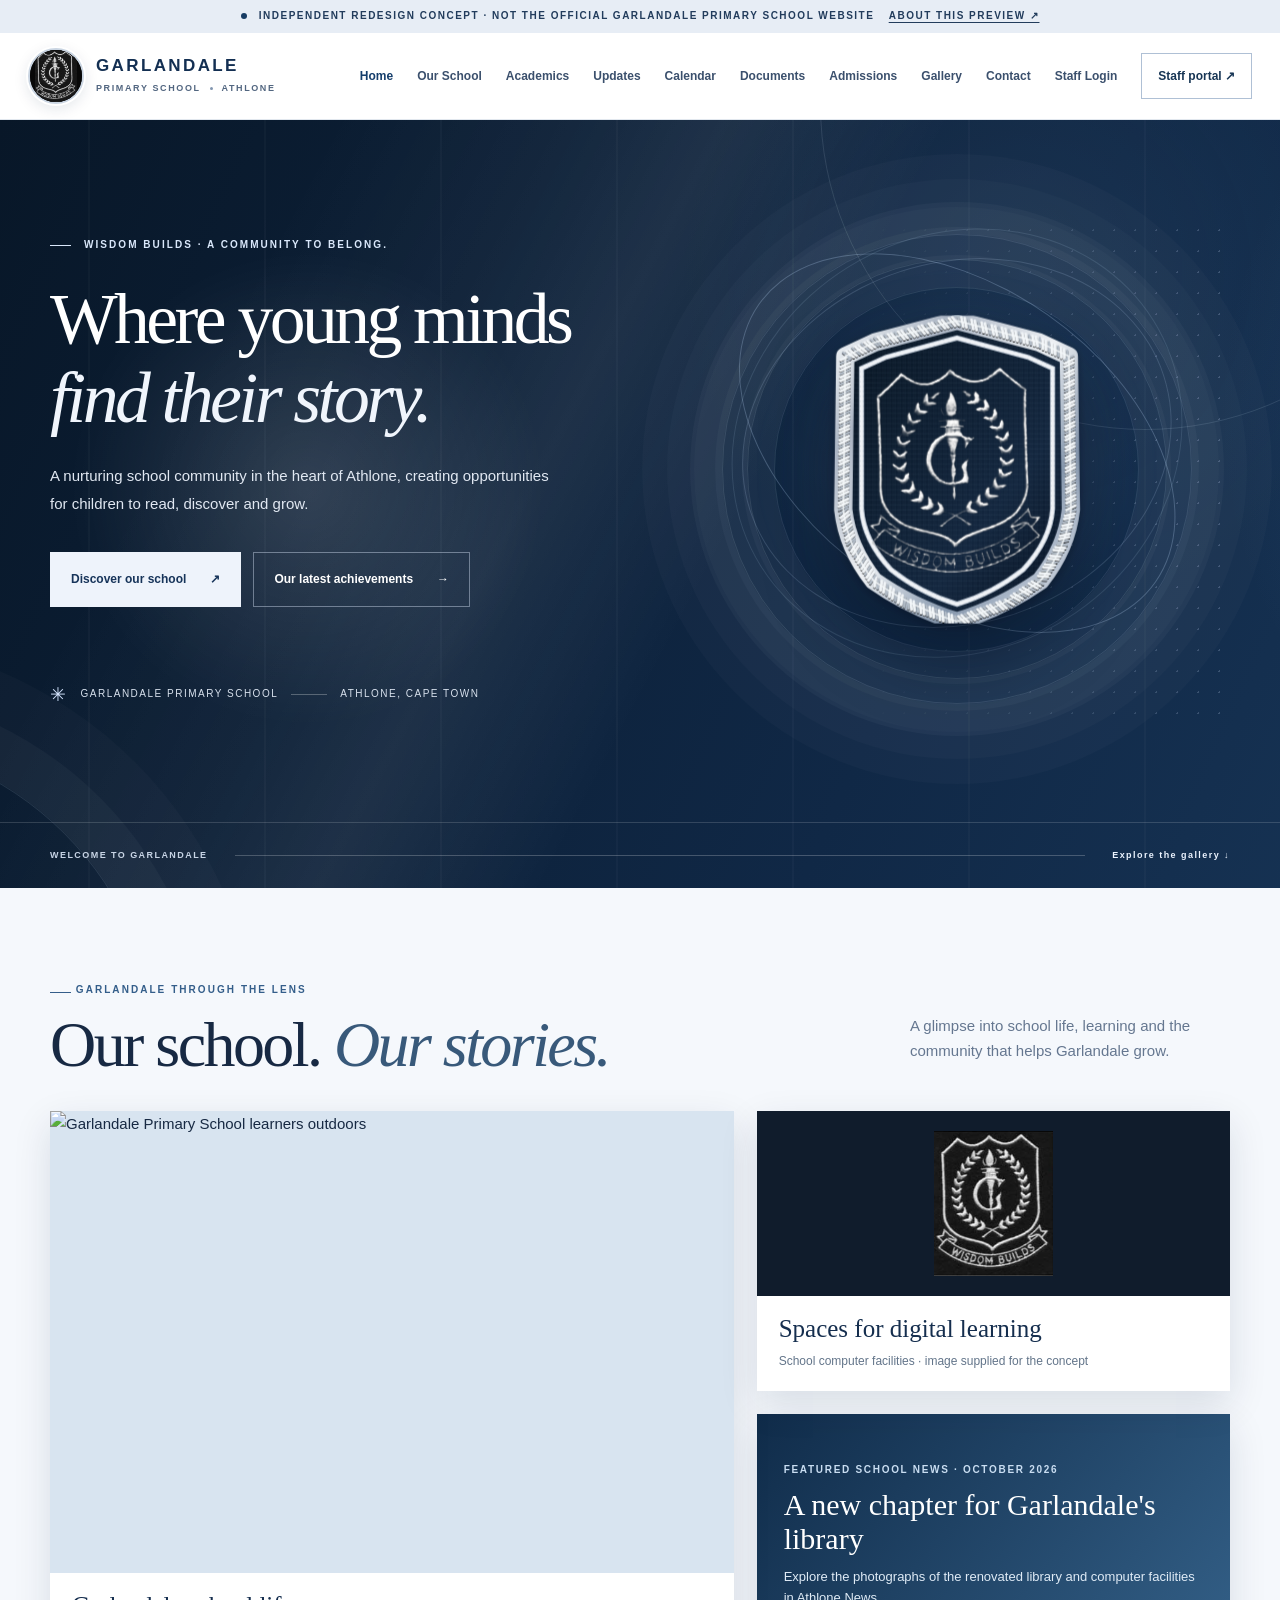
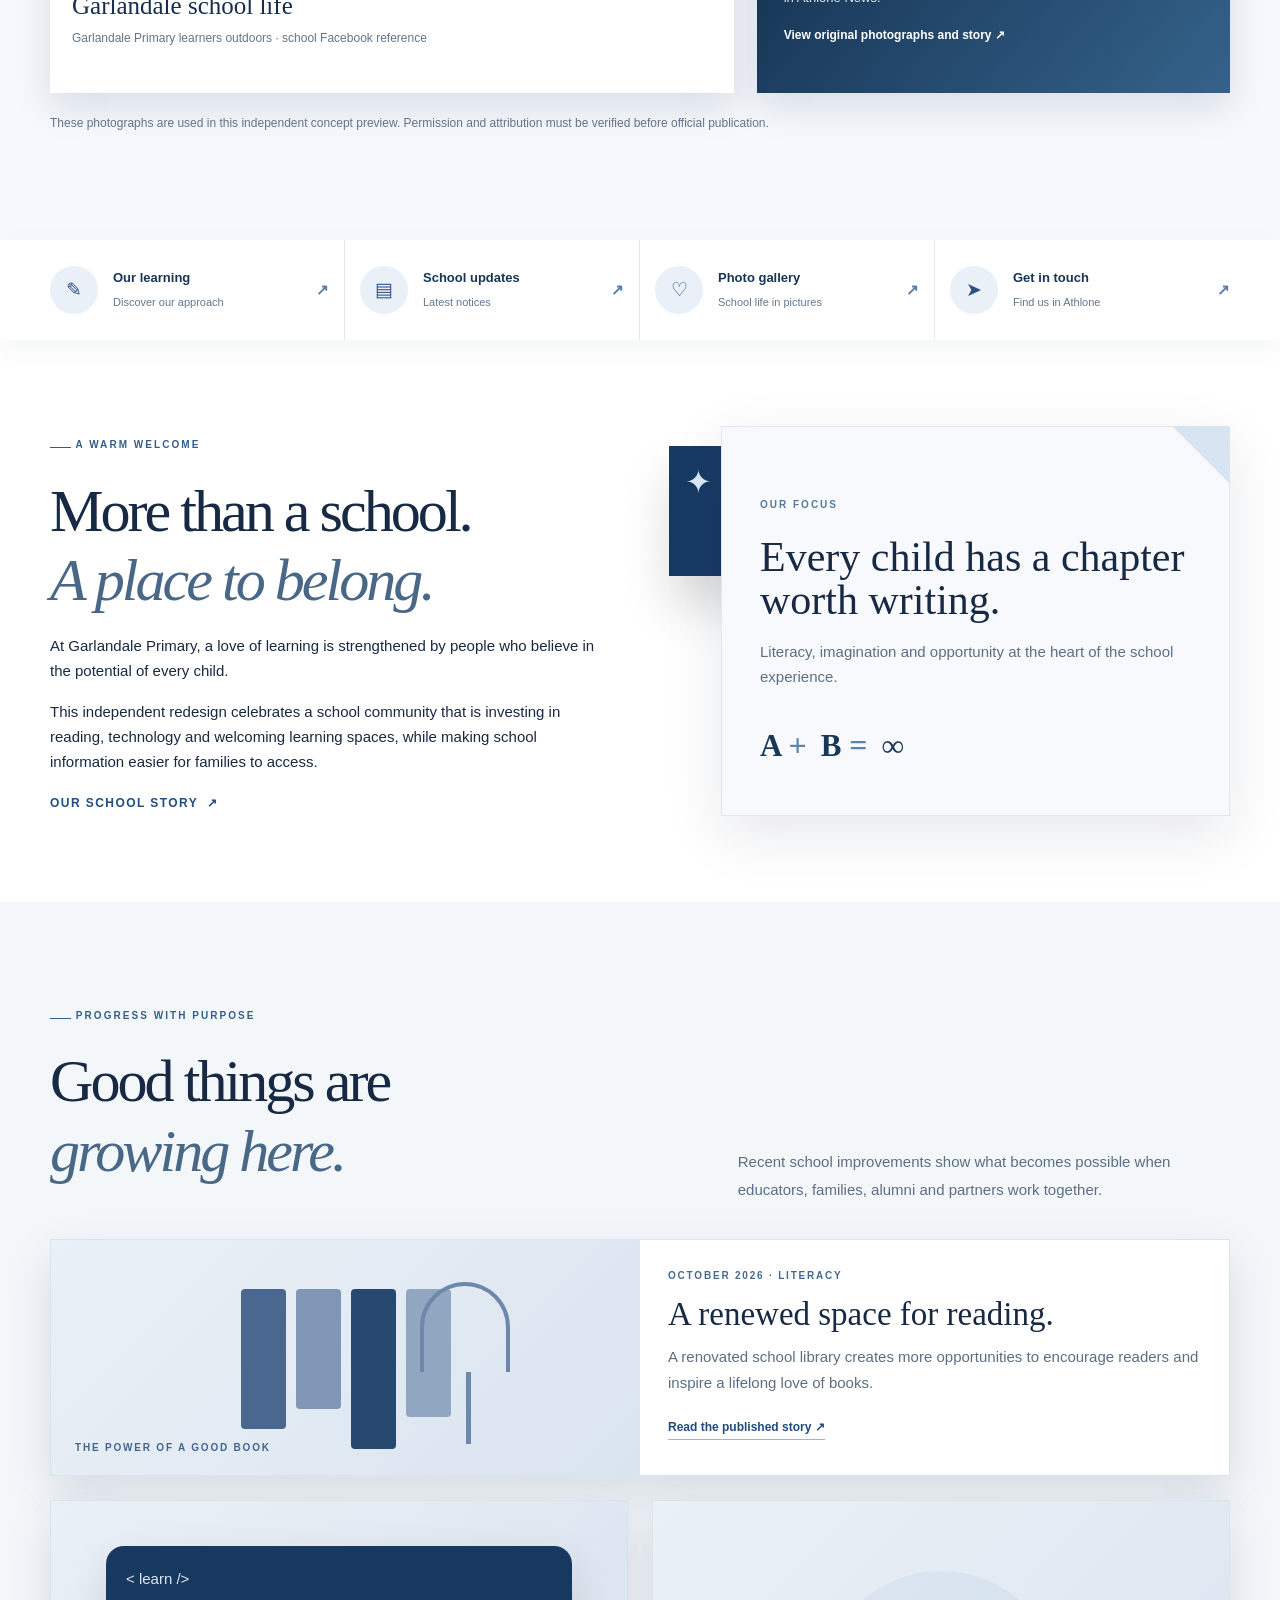
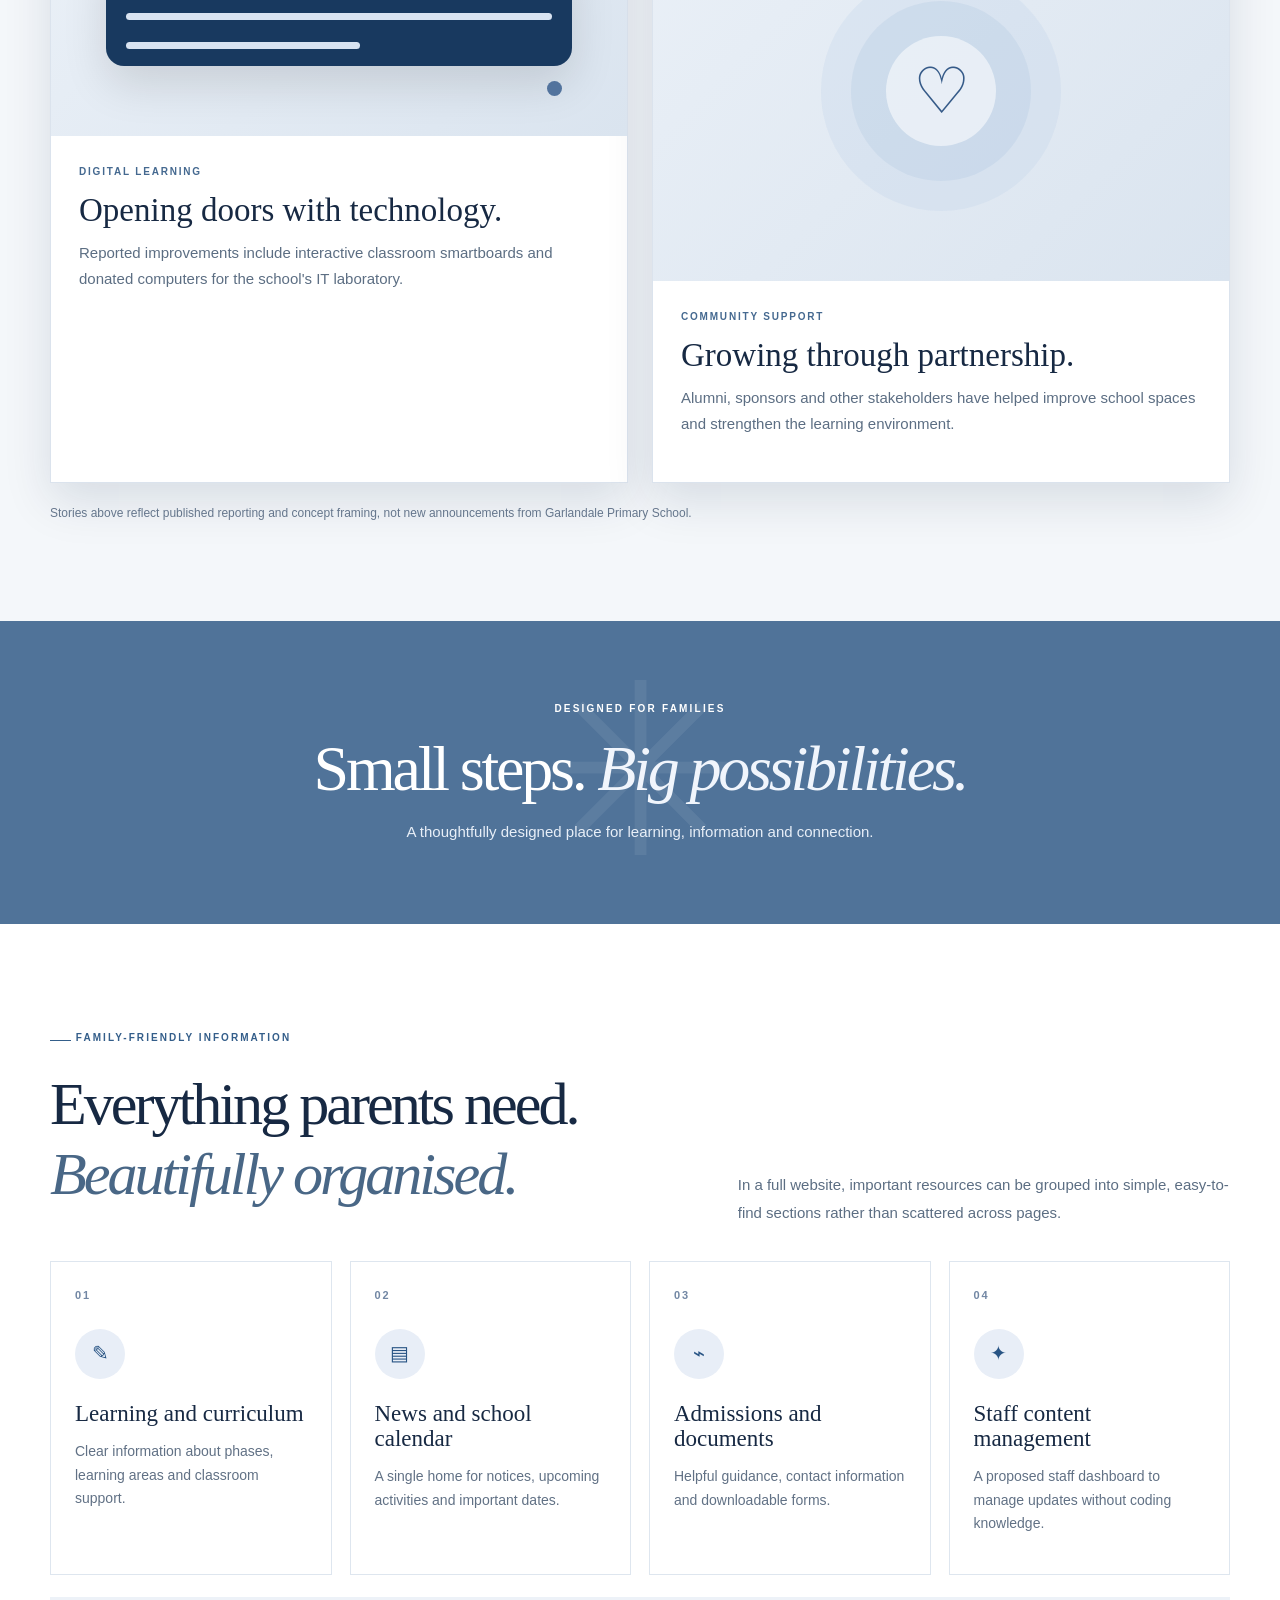
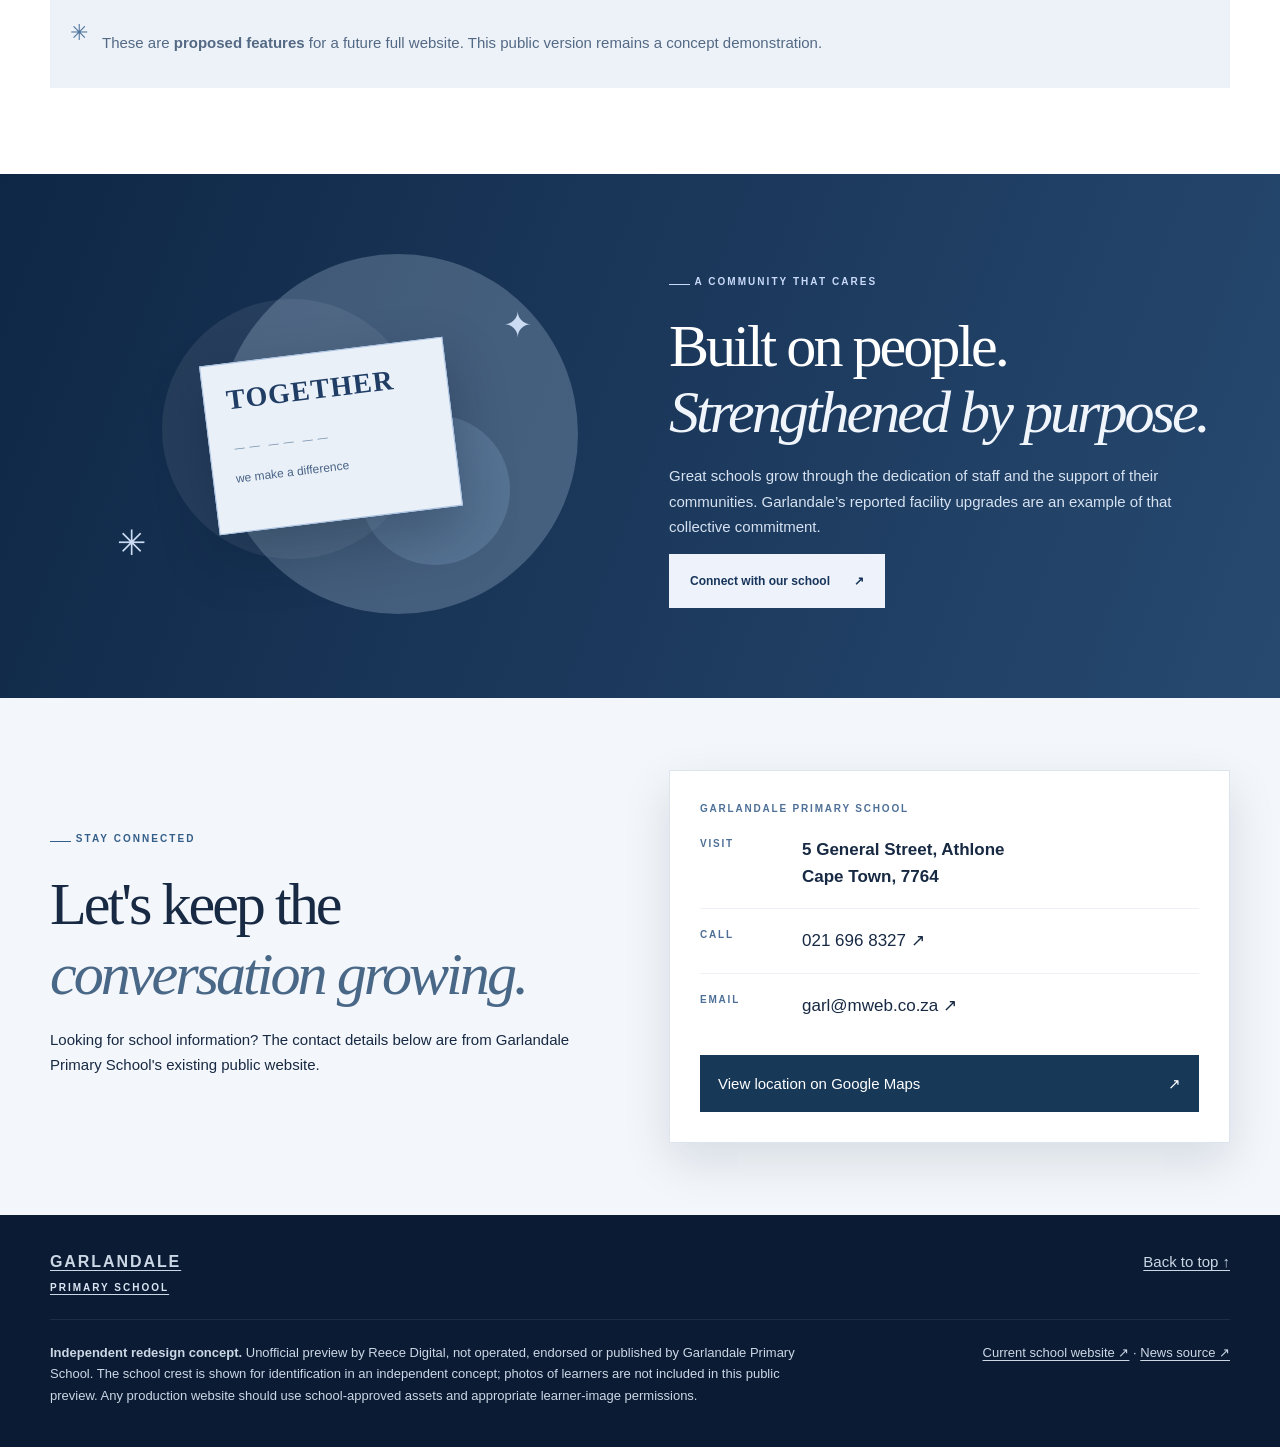
==== commit b335a0b3: "Refresh thicker embroidered crest artwork on homepage only" ====
--- a/index.html
+++ b/index.html
@@ -90,8 +90,8 @@
             <span class="shield-volume-slice" style="--depth:16.50px" aria-hidden="true"></span>
             <span class="shield-volume-slice" style="--depth:17.00px" aria-hidden="true"></span>
             </div>
-            <div class="shield-plate shield-plate-front"><div class="shield-inlay"><img src="embroidered-crest.svg?v=embroidery-1" alt="Garlandale Primary School embroidered crest, Wisdom Builds" onerror="this.onerror=null;this.src='garlandale-school-crest.png'"></div></div>
-            <div class="shield-plate shield-plate-back"><div class="shield-inlay"><img src="embroidered-crest.svg?v=embroidery-1" alt="" onerror="this.onerror=null;this.src='garlandale-school-crest.png'"></div></div>
+            <div class="shield-plate shield-plate-front"><div class="shield-inlay"><img src="embroidered-crest.svg?v=embroidery-stitches-2" alt="Garlandale Primary School embroidered crest, Wisdom Builds" onerror="this.onerror=null;this.src='garlandale-school-crest.png'"></div></div>
+            <div class="shield-plate shield-plate-back"><div class="shield-inlay"><img src="embroidered-crest.svg?v=embroidery-stitches-2" alt="" onerror="this.onerror=null;this.src='garlandale-school-crest.png'"></div></div>
           </div>
         </div>
         <div class="shield-caption"><strong>WISDOM BUILDS</strong><span>GARLANDALE PRIMARY SCHOOL</span></div>
--- a/styles.css
+++ b/styles.css
@@ -550,3 +550,9 @@
 body[data-page="admissions"] .lively-card p, body[data-page="contact"] .lively-card p{color:#546b83;}
 body[data-page="contact"] .mini-card.lively-card{padding:24px;}
 @media(max-width:640px){.lively-card{min-height:0;}}
+
+/* Homepage-only embroidered patch artwork: existing 3D rotation, thickness and orbital movement retained. */
+body[data-page="home"] .shield-plate-front,
+body[data-page="home"] .shield-plate-back {background:transparent;clip-path:none;}
+body[data-page="home"] .shield-plate .shield-inlay {inset:0;clip-path:none;background:transparent;box-shadow:none;}
+body[data-page="home"] .shield-plate .shield-inlay img[src*="embroidered-crest.svg"] {width:100%;height:100%;object-fit:contain;mix-blend-mode:normal;filter:drop-shadow(0 2px 3px rgba(3,10,22,.28));}
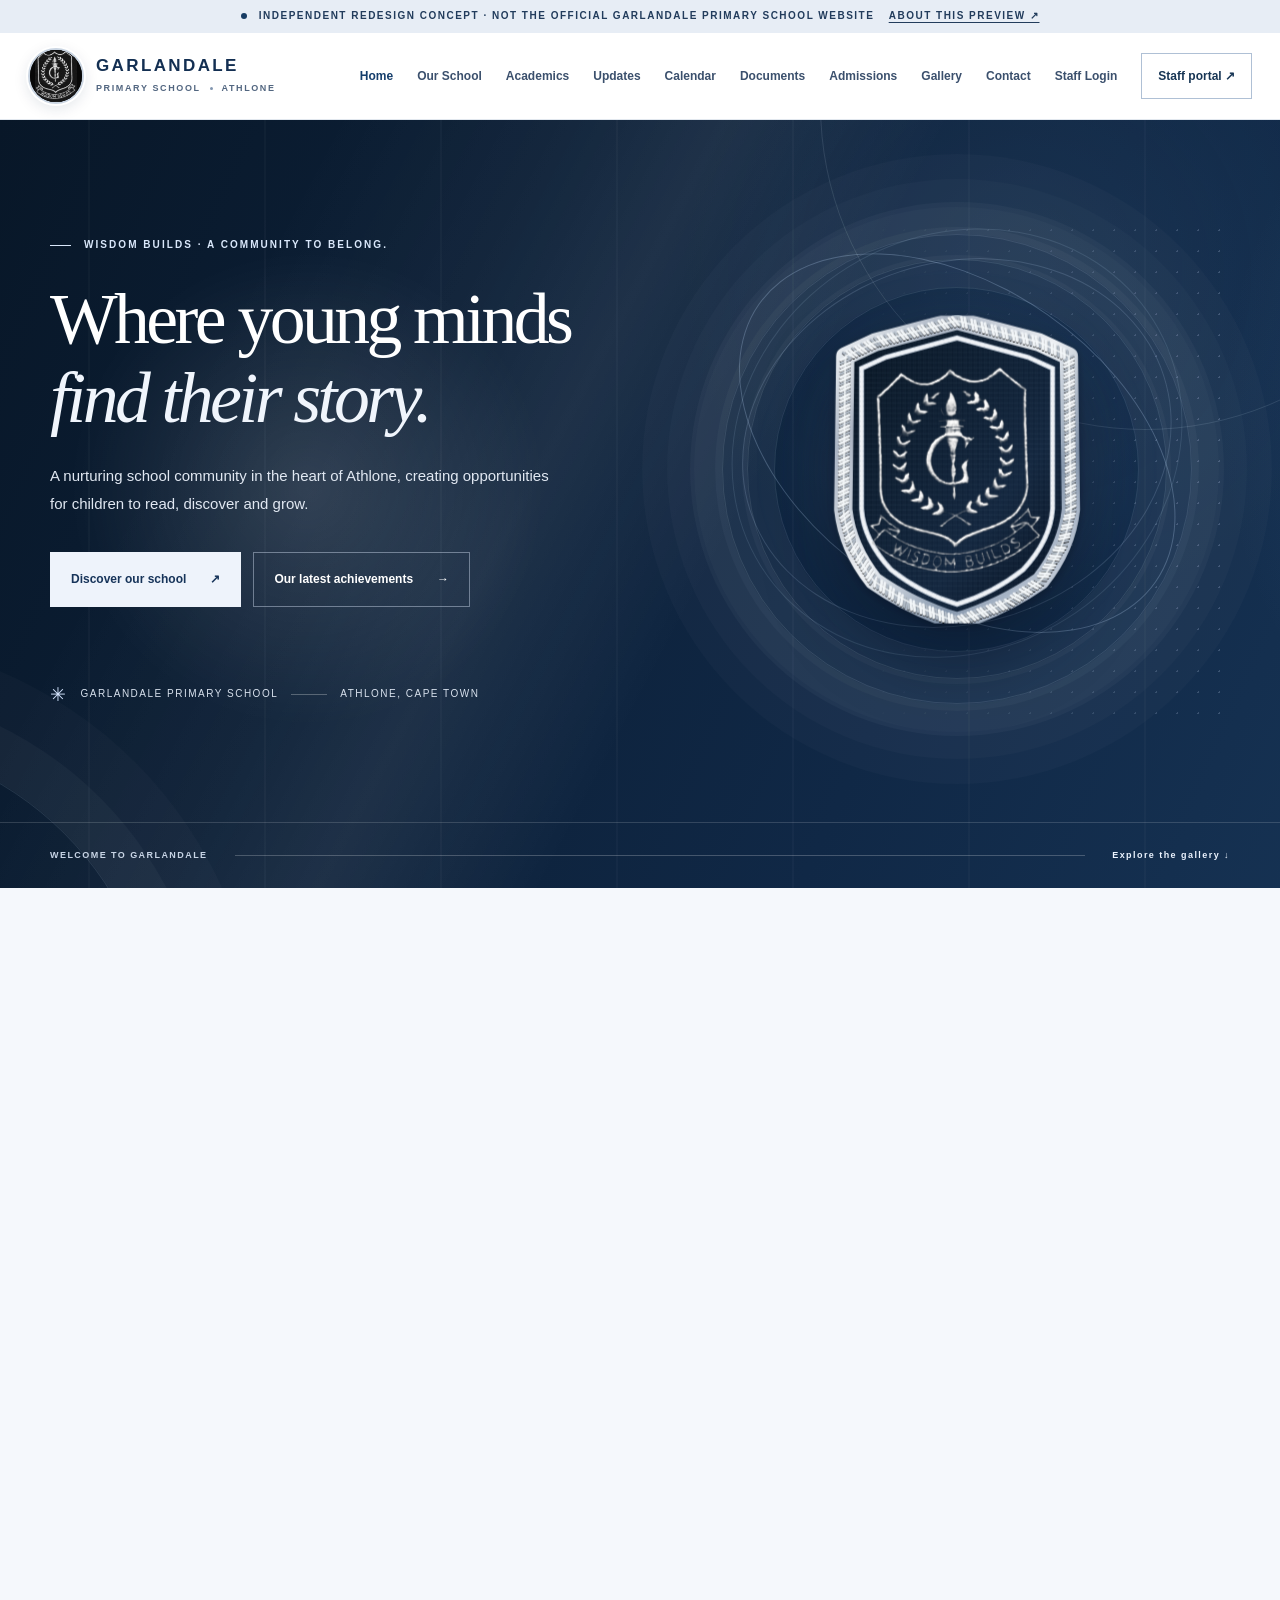
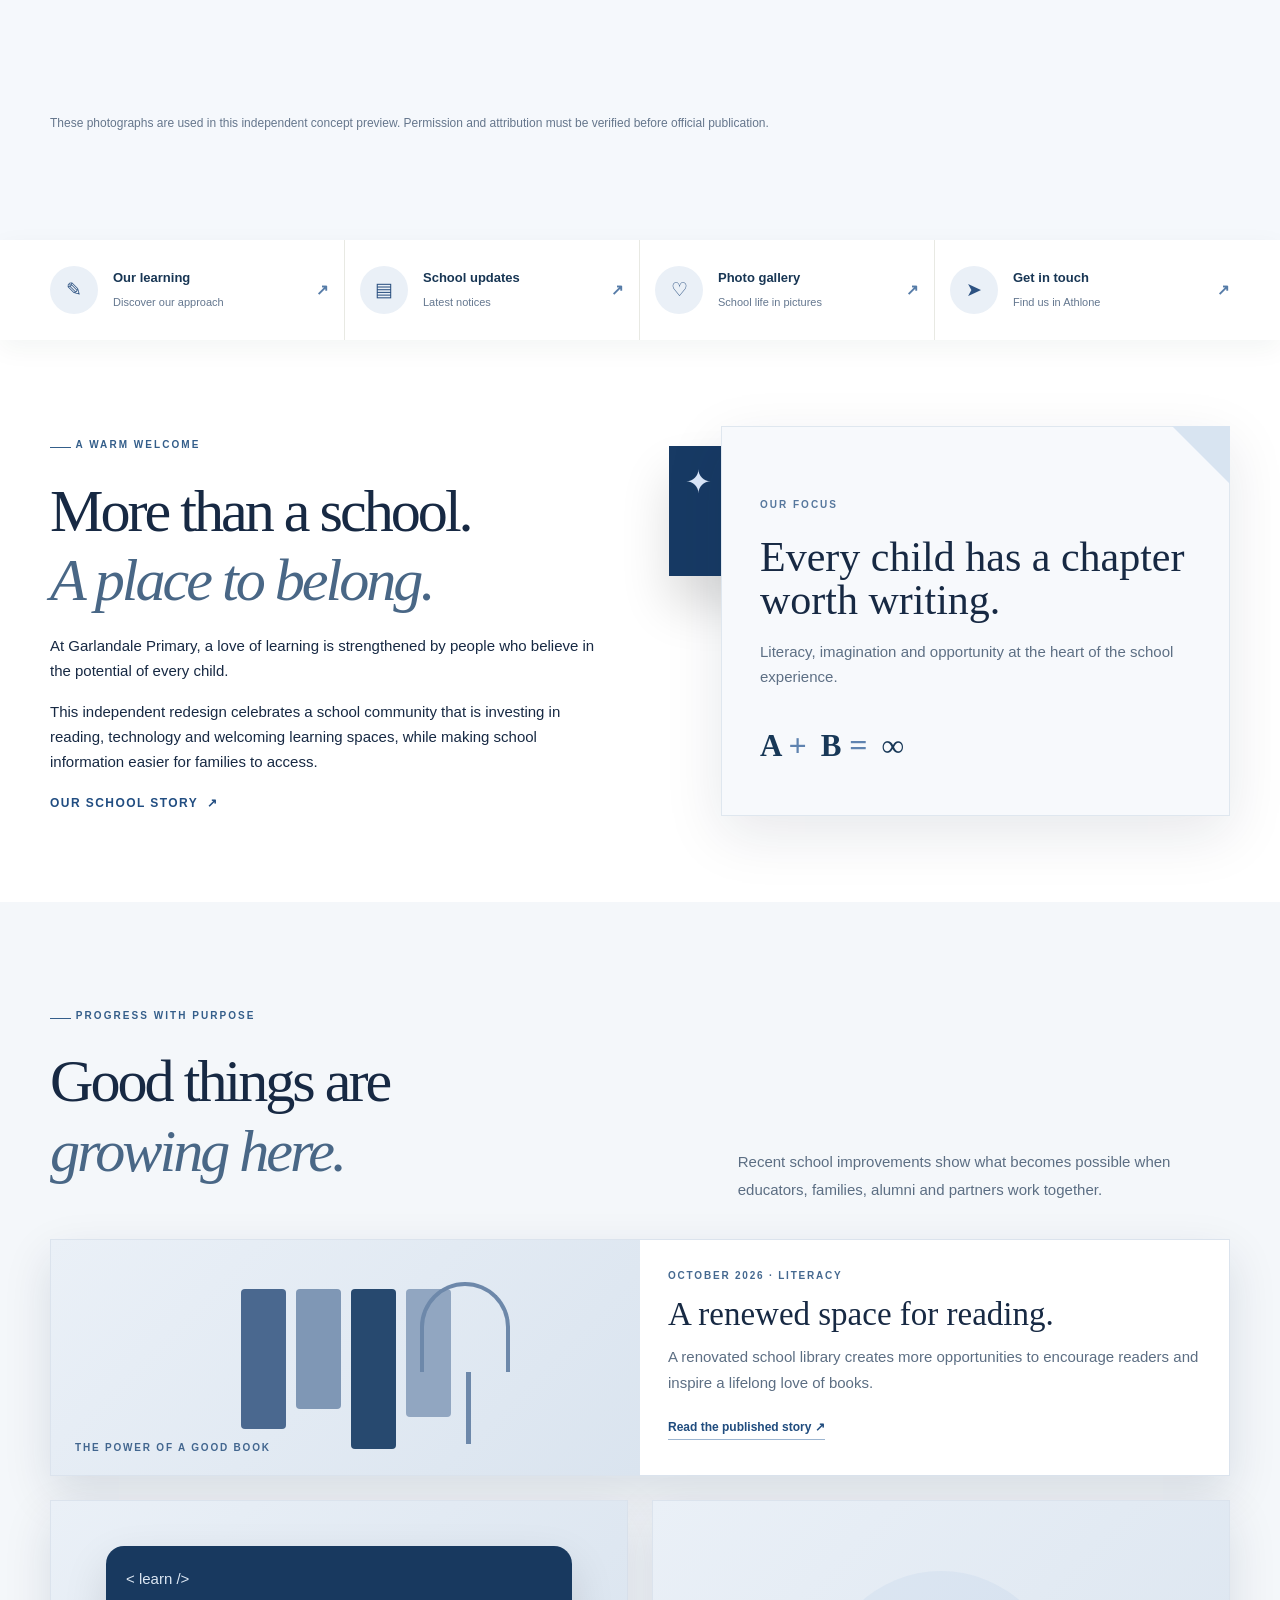
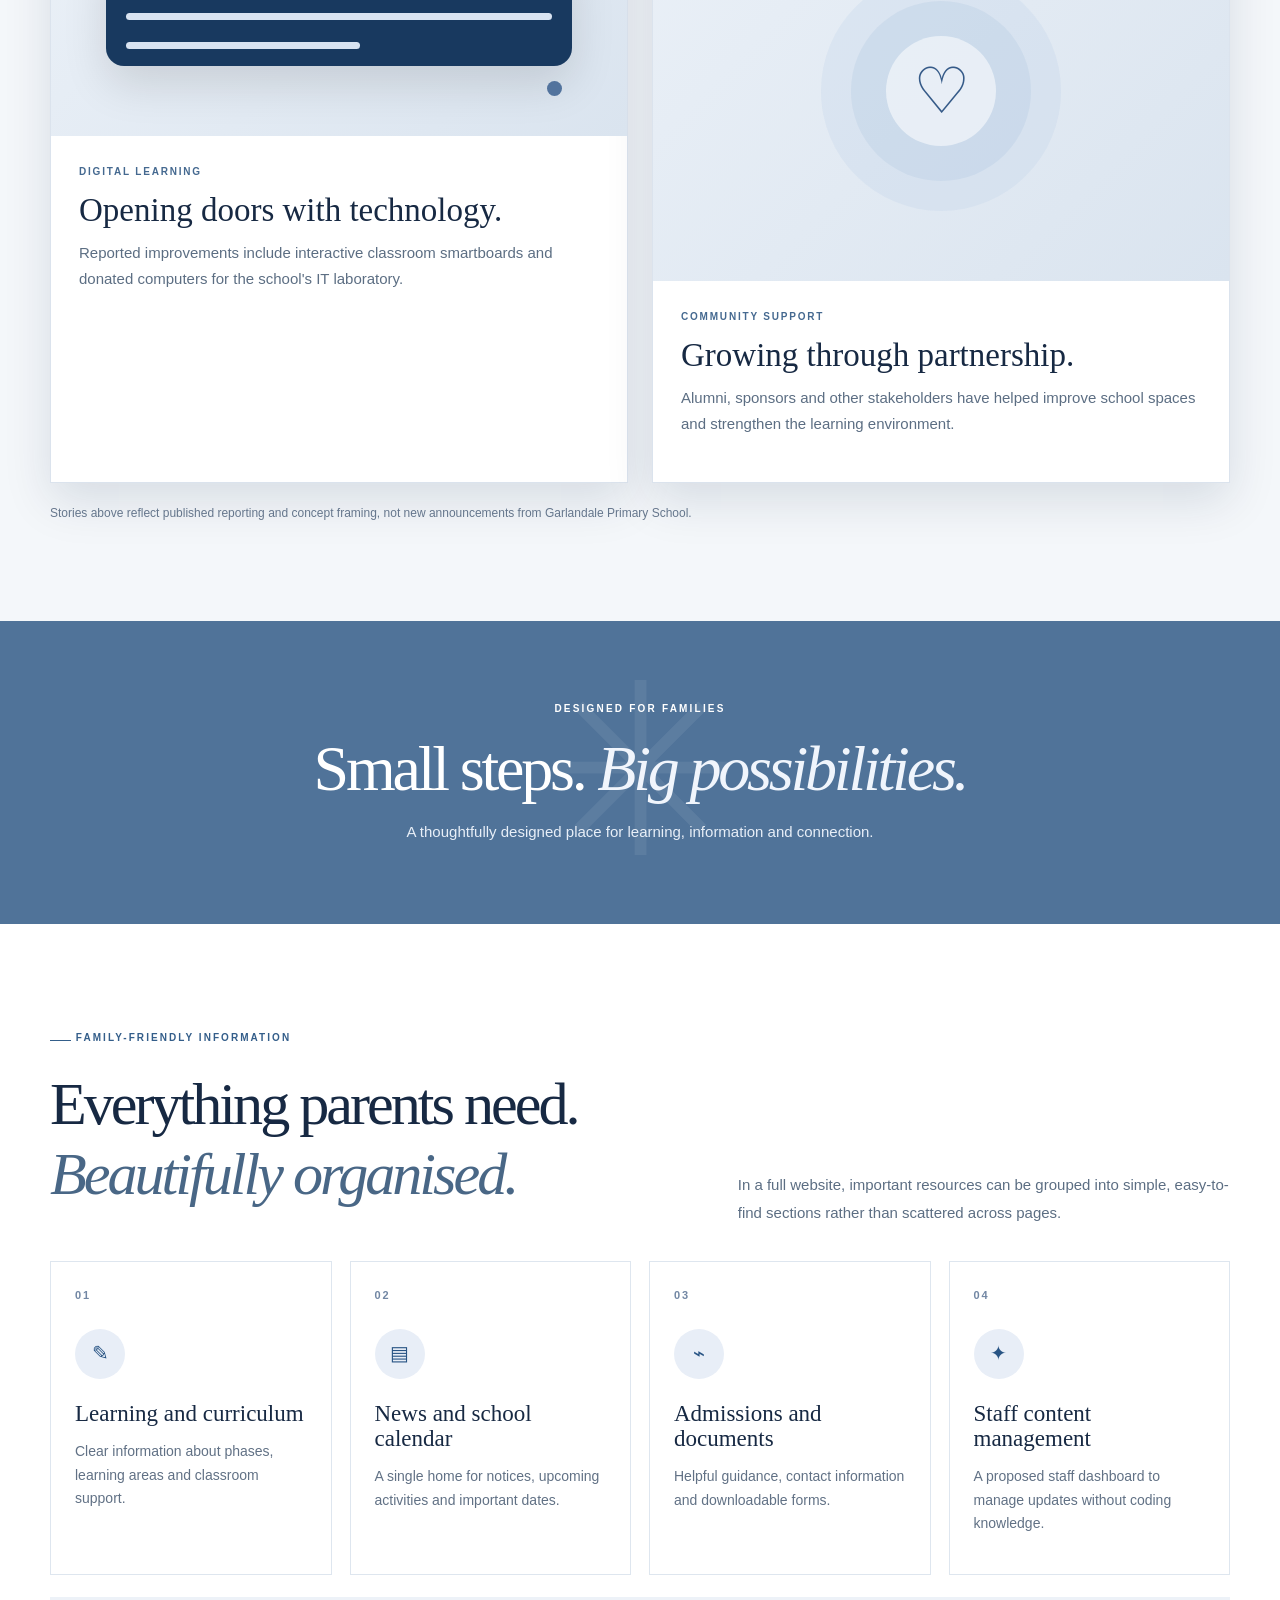
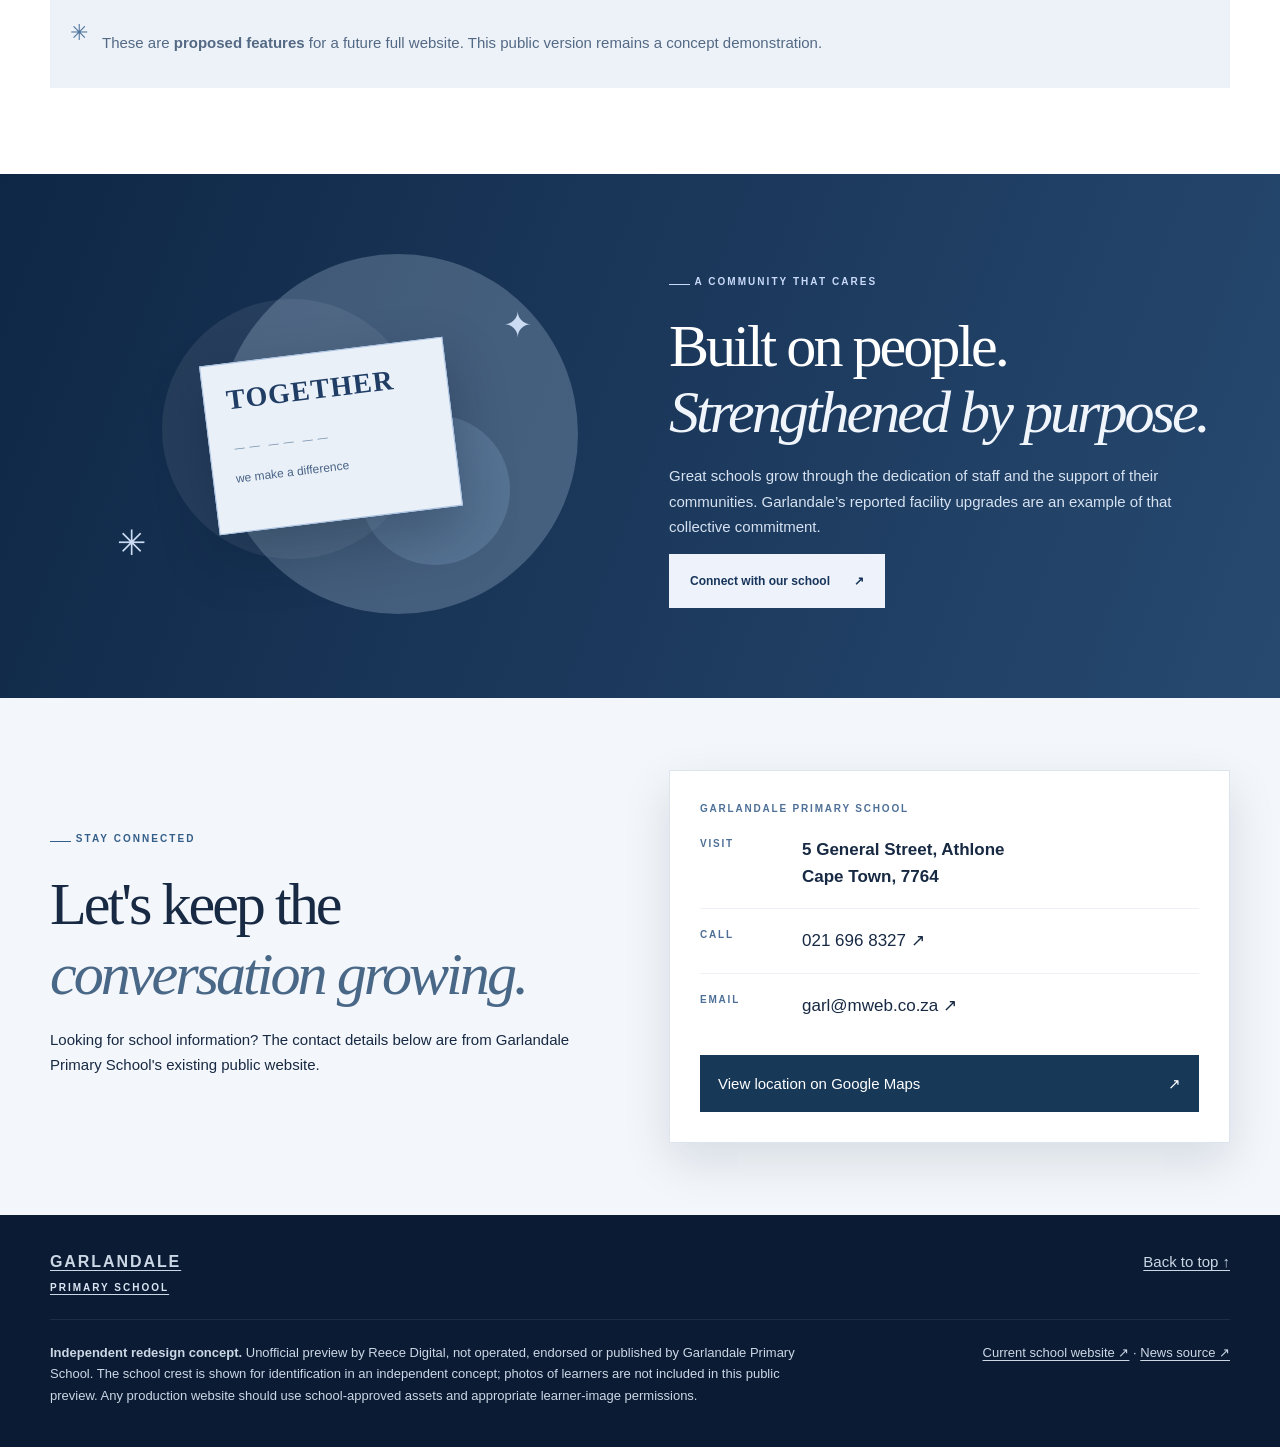
==== commit fb53e066: "Prepare exact Wisdom Builds embroidered artwork for rotating homepage crest only" ====
--- a/index.html
+++ b/index.html
@@ -90,8 +90,8 @@
             <span class="shield-volume-slice" style="--depth:16.50px" aria-hidden="true"></span>
             <span class="shield-volume-slice" style="--depth:17.00px" aria-hidden="true"></span>
             </div>
-            <div class="shield-plate shield-plate-front"><div class="shield-inlay"><img src="embroidered-crest.svg?v=embroidery-stitches-2" alt="Garlandale Primary School embroidered crest, Wisdom Builds" onerror="this.onerror=null;this.src='garlandale-school-crest.png'"></div></div>
-            <div class="shield-plate shield-plate-back"><div class="shield-inlay"><img src="embroidered-crest.svg?v=embroidery-stitches-2" alt="" onerror="this.onerror=null;this.src='garlandale-school-crest.png'"></div></div>
+            <div class="shield-plate shield-plate-front"><div class="shield-inlay"><img src="garlandale-wisdom-embroidered-home.png?v=wisdom-embroidered-3" alt="Garlandale Primary School embroidered crest, Wisdom Builds" onerror="this.onerror=null;this.src='embroidered-crest.svg?v=embroidery-stitches-2'"></div></div>
+            <div class="shield-plate shield-plate-back"><div class="shield-inlay"><img src="garlandale-wisdom-embroidered-home.png?v=wisdom-embroidered-3" alt="" onerror="this.onerror=null;this.src='embroidered-crest.svg?v=embroidery-stitches-2'"></div></div>
           </div>
         </div>
         <div class="shield-caption"><strong>WISDOM BUILDS</strong><span>GARLANDALE PRIMARY SCHOOL</span></div>
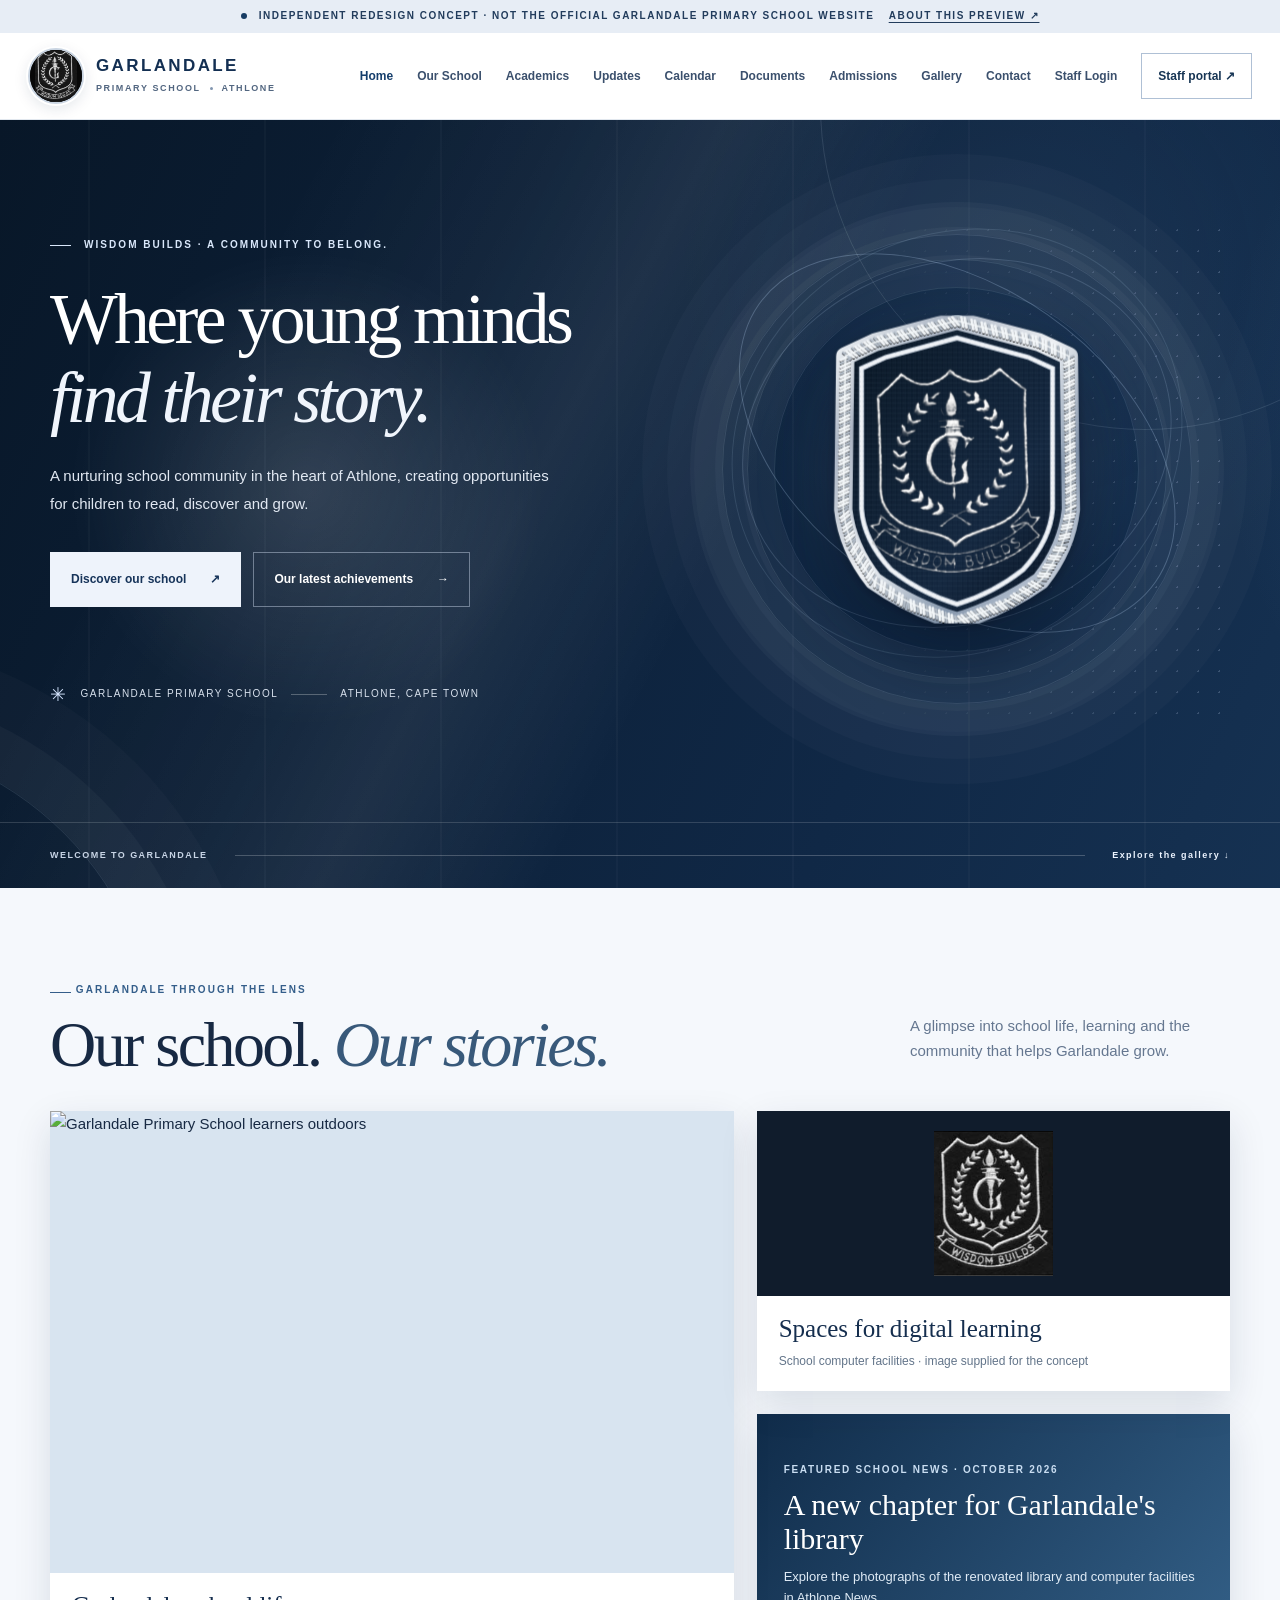
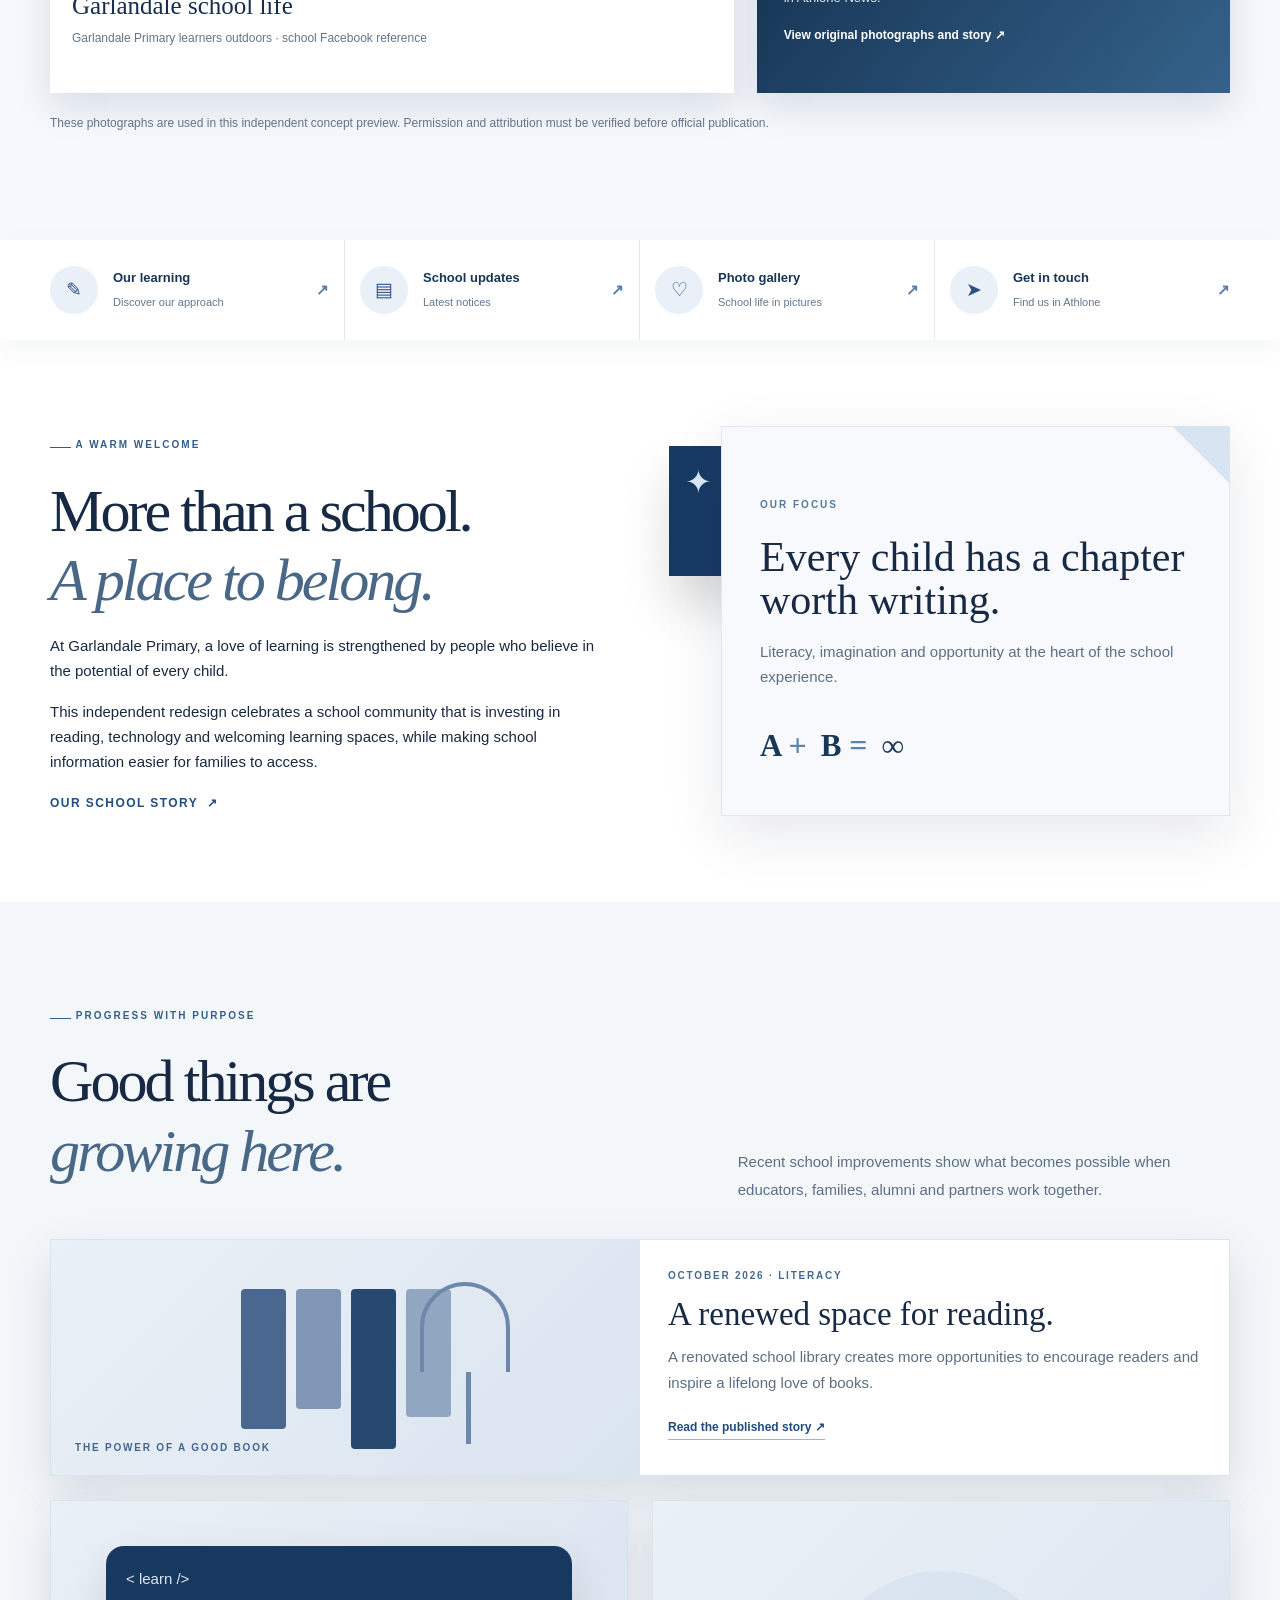
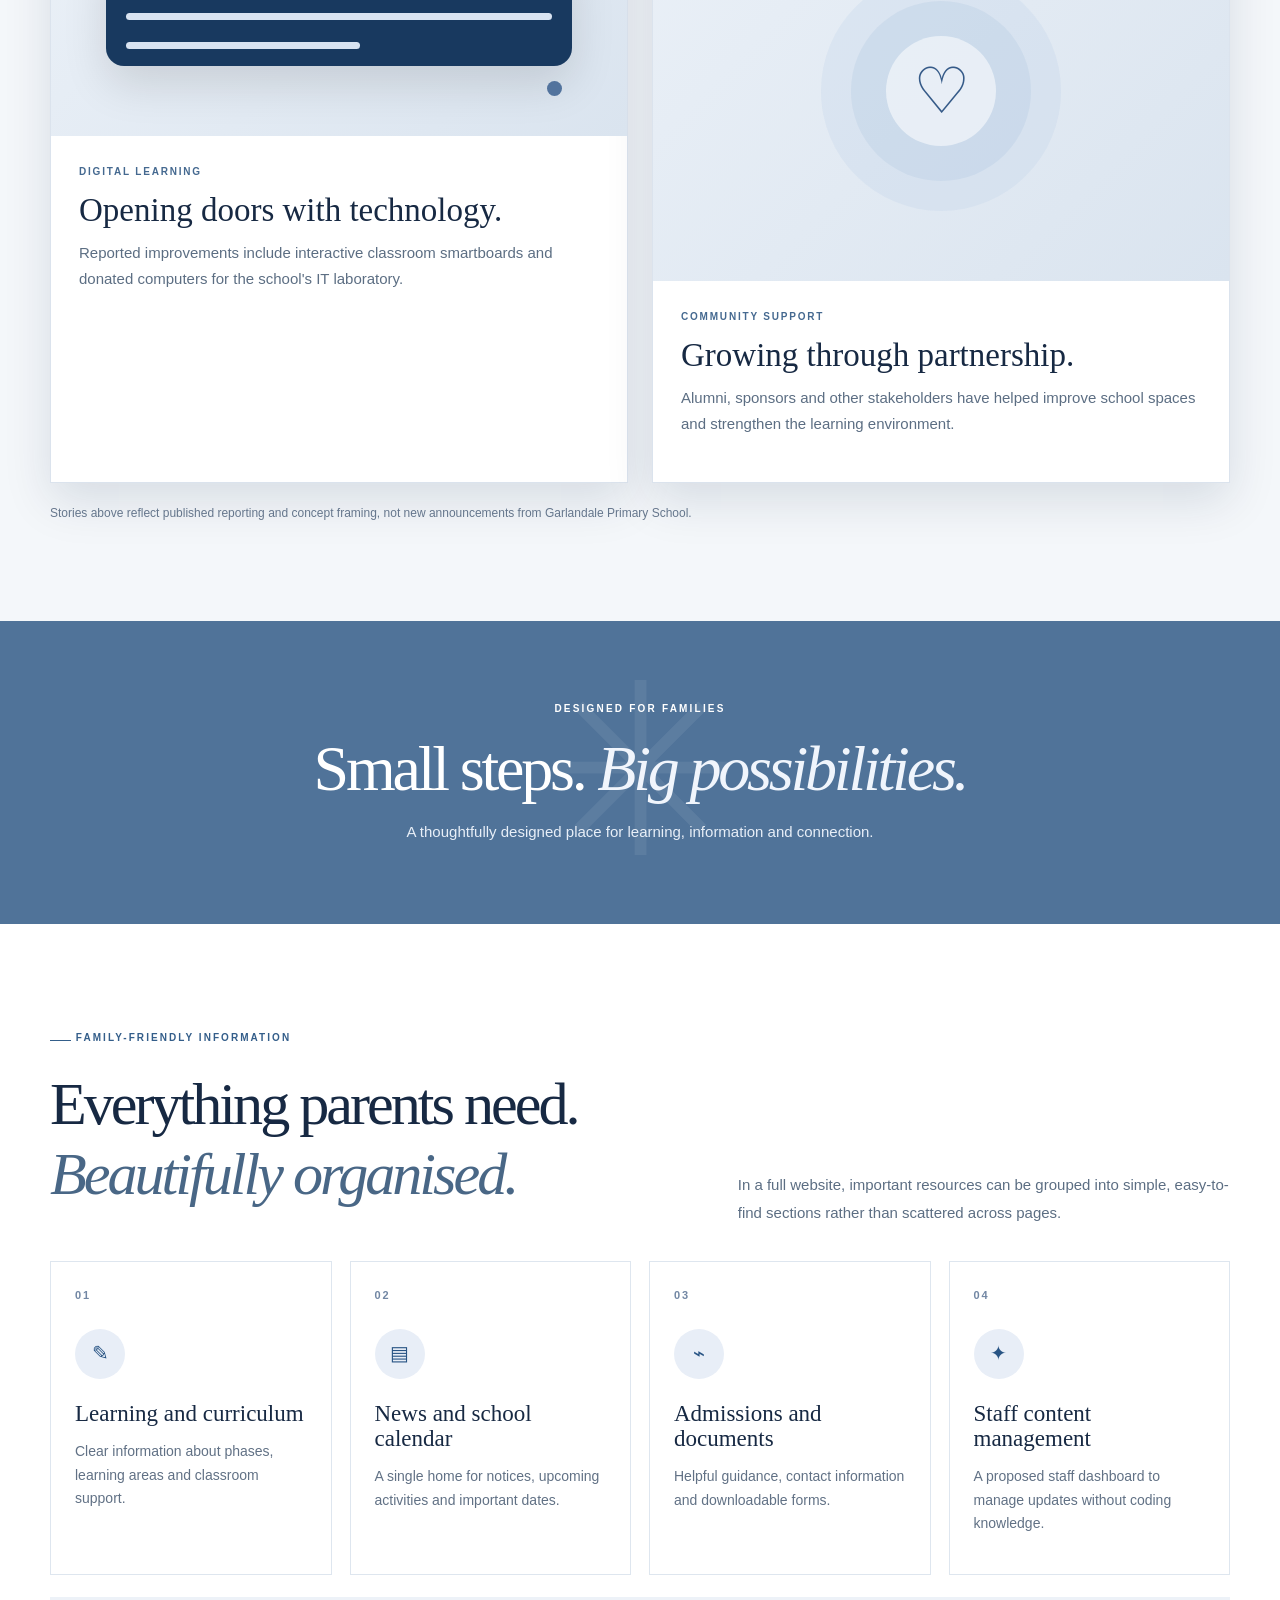
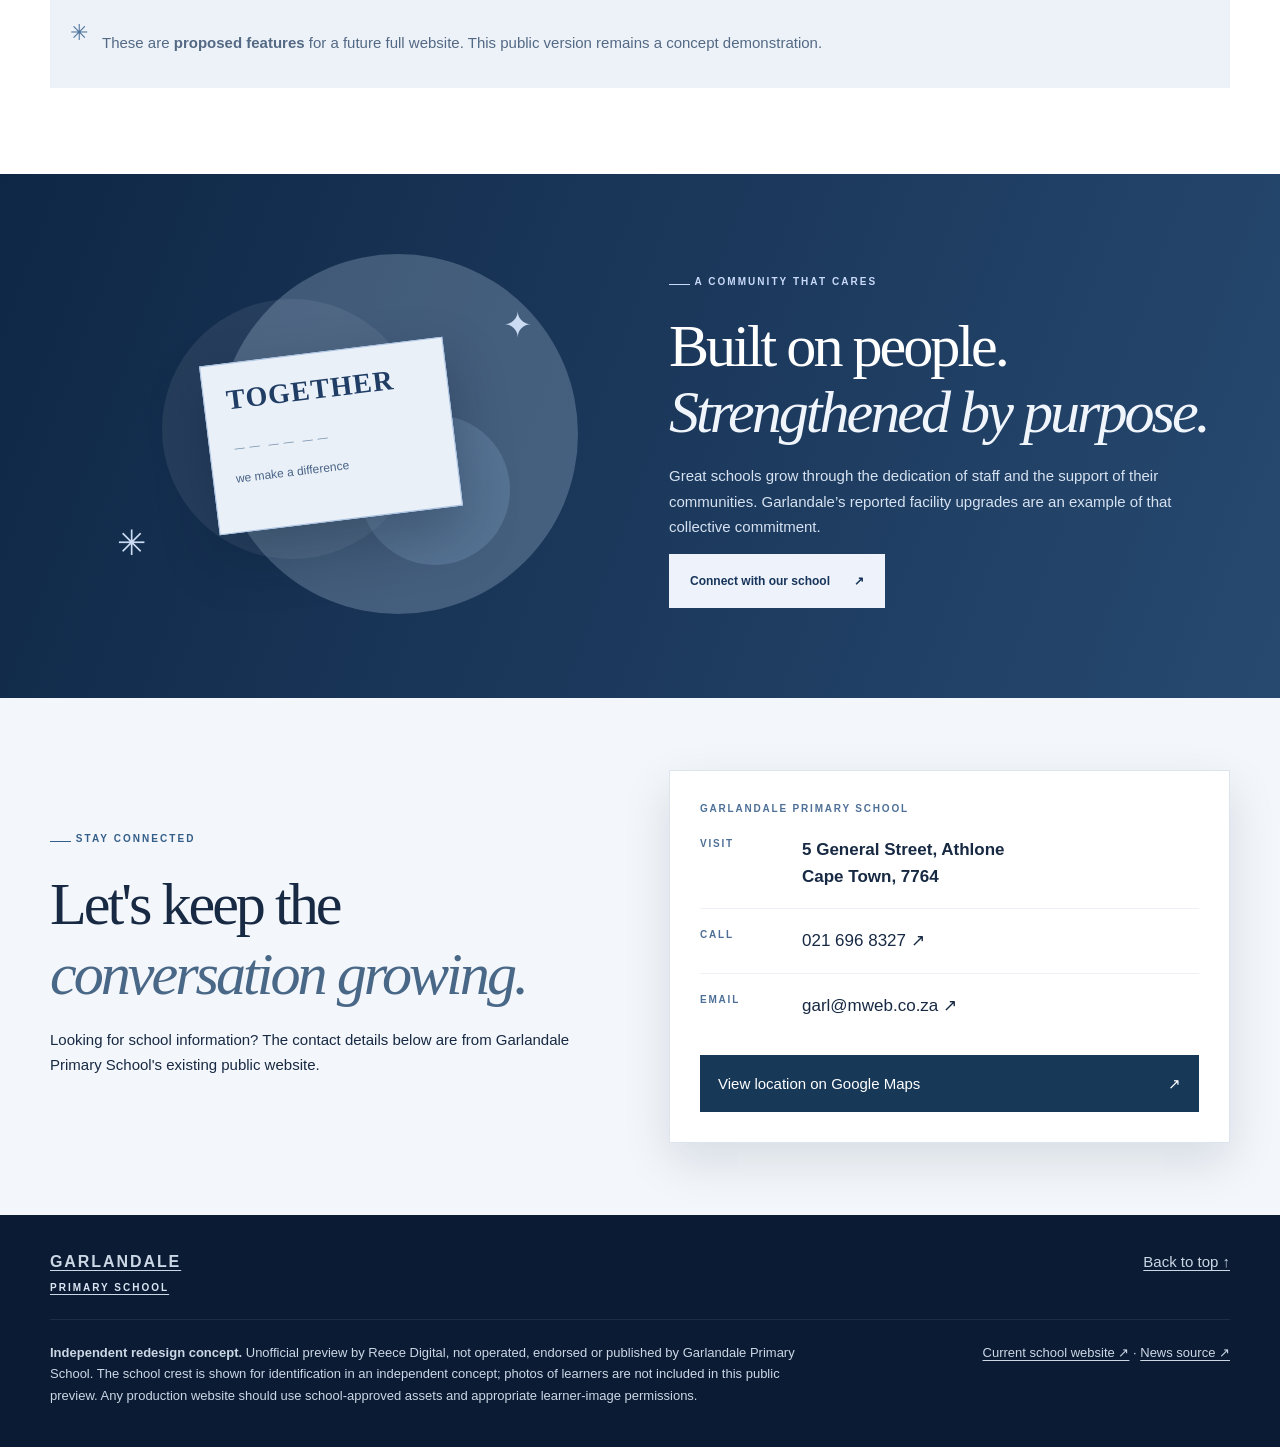
==== commit 69016832: "Refresh homepage stylesheet for exact supplied embroidered badge" ====
--- a/index.html
+++ b/index.html
@@ -1,4 +1,4 @@
-<!doctype html><html lang="en"><head><meta charset="utf-8"><meta name="robots" content="noindex,nofollow"><meta name="viewport" content="width=device-width,initial-scale=1"><meta name="theme-color" content="#122c4d"><meta name="description" content="An independent, unofficial Garlandale Primary School website redesign concept."><title>Garlandale Primary School | Independent Redesign Concept</title><link rel="stylesheet" href="styles.css?v=20261118-embroidered-badge-1"><link rel="icon" type="image/svg+xml" href="favicon.svg?v=20261118-photos-restored-4"><link rel="icon" type="image/png" sizes="192x192" href="garlandale-school-crest.png?v=20261118-photos-restored-4"><link rel="apple-touch-icon" href="garlandale-school-crest.png?v=20261118-photos-restored-4"><meta property="og:type" content="website"><meta property="og:title" content="Garlandale Primary School | Independent Redesign Concept"><meta property="og:description" content="Independent Garlandale Primary School website redesign concept by Reece Digital. Explore school information, calendar, gallery and demonstration staff portal."><meta property="og:url" content="https://fredrock007.github.io/garlandale-primary-redesign/"><meta property="og:image" content="https://fredrock007.github.io/garlandale-primary-redesign/garlandale-school-crest.png"><meta name="twitter:card" content="summary"><meta name="twitter:image" content="https://fredrock007.github.io/garlandale-primary-redesign/garlandale-school-crest.png"></head><body data-page="home"><div class="concept"><span class="concept-dot"></span> Independent redesign concept · Not the official Garlandale Primary School website <a href="#concept-info">About this preview ↗</a></div><header class="header" id="top"><div class="navwrap"><a href="index.html" class="identity" aria-label="Garlandale Primary concept home"><span class="identity-mark"><img src="garlandale-school-crest.png" alt=""></span><span><strong>GARLANDALE</strong><small>PRIMARY SCHOOL <i></i> ATHLONE</small></span></a><button class="menu-toggle" type="button" aria-label="Open navigation" aria-controls="main-nav" aria-expanded="false"><span></span><span></span><span></span></button><nav id="main-nav" aria-label="Main navigation"><a href="index.html" data-nav="home">Home</a><a href="about.html" data-nav="about">Our School</a><a href="academics.html" data-nav="academics">Academics</a><a href="updates.html" data-nav="updates">Updates</a><a href="calendar.html" data-nav="calendar">Calendar</a><a href="documents.html" data-nav="documents">Documents</a><a href="admissions.html" data-nav="admissions">Admissions</a><a href="gallery.html" data-nav="gallery">Gallery</a><a href="contact.html" data-nav="contact">Contact</a><a href="staff-login.html" data-nav="staff-login">Staff Login</a><button type="button" class="staff-button" id="open-staff">Staff portal <span aria-hidden="true">↗</span></button></nav></div></header>
+<!doctype html><html lang="en"><head><meta charset="utf-8"><meta name="robots" content="noindex,nofollow"><meta name="viewport" content="width=device-width,initial-scale=1"><meta name="theme-color" content="#122c4d"><meta name="description" content="An independent, unofficial Garlandale Primary School website redesign concept."><title>Garlandale Primary School | Independent Redesign Concept</title><link rel="stylesheet" href="styles.css?v=20261118-wisdom-embroidered-3"><link rel="icon" type="image/svg+xml" href="favicon.svg?v=20261118-photos-restored-4"><link rel="icon" type="image/png" sizes="192x192" href="garlandale-school-crest.png?v=20261118-photos-restored-4"><link rel="apple-touch-icon" href="garlandale-school-crest.png?v=20261118-photos-restored-4"><meta property="og:type" content="website"><meta property="og:title" content="Garlandale Primary School | Independent Redesign Concept"><meta property="og:description" content="Independent Garlandale Primary School website redesign concept by Reece Digital. Explore school information, calendar, gallery and demonstration staff portal."><meta property="og:url" content="https://fredrock007.github.io/garlandale-primary-redesign/"><meta property="og:image" content="https://fredrock007.github.io/garlandale-primary-redesign/garlandale-school-crest.png"><meta name="twitter:card" content="summary"><meta name="twitter:image" content="https://fredrock007.github.io/garlandale-primary-redesign/garlandale-school-crest.png"></head><body data-page="home"><div class="concept"><span class="concept-dot"></span> Independent redesign concept · Not the official Garlandale Primary School website <a href="#concept-info">About this preview ↗</a></div><header class="header" id="top"><div class="navwrap"><a href="index.html" class="identity" aria-label="Garlandale Primary concept home"><span class="identity-mark"><img src="garlandale-school-crest.png" alt=""></span><span><strong>GARLANDALE</strong><small>PRIMARY SCHOOL <i></i> ATHLONE</small></span></a><button class="menu-toggle" type="button" aria-label="Open navigation" aria-controls="main-nav" aria-expanded="false"><span></span><span></span><span></span></button><nav id="main-nav" aria-label="Main navigation"><a href="index.html" data-nav="home">Home</a><a href="about.html" data-nav="about">Our School</a><a href="academics.html" data-nav="academics">Academics</a><a href="updates.html" data-nav="updates">Updates</a><a href="calendar.html" data-nav="calendar">Calendar</a><a href="documents.html" data-nav="documents">Documents</a><a href="admissions.html" data-nav="admissions">Admissions</a><a href="gallery.html" data-nav="gallery">Gallery</a><a href="contact.html" data-nav="contact">Contact</a><a href="staff-login.html" data-nav="staff-login">Staff Login</a><button type="button" class="staff-button" id="open-staff">Staff portal <span aria-hidden="true">↗</span></button></nav></div></header>
 <main>
 <section class="hero" aria-labelledby="hero-title">
   <div class="hero-decoration ring-a"></div><div class="hero-decoration ring-b"></div>
--- a/styles.css
+++ b/styles.css
@@ -556,3 +556,6 @@
 body[data-page="home"] .shield-plate-back {background:transparent;clip-path:none;}
 body[data-page="home"] .shield-plate .shield-inlay {inset:0;clip-path:none;background:transparent;box-shadow:none;}
 body[data-page="home"] .shield-plate .shield-inlay img[src*="embroidered-crest.svg"] {width:100%;height:100%;object-fit:contain;mix-blend-mode:normal;filter:drop-shadow(0 2px 3px rgba(3,10,22,.28));}
+
+/* Exact supplied Wisdom Builds badge image: homepage front/back only */
+body[data-page="home"] .shield-plate .shield-inlay img[src*="garlandale-wisdom-embroidered-home.png"]{width:100%;height:100%;object-fit:fill;mix-blend-mode:normal;filter:drop-shadow(0 3px 5px rgba(3,10,22,.28));}
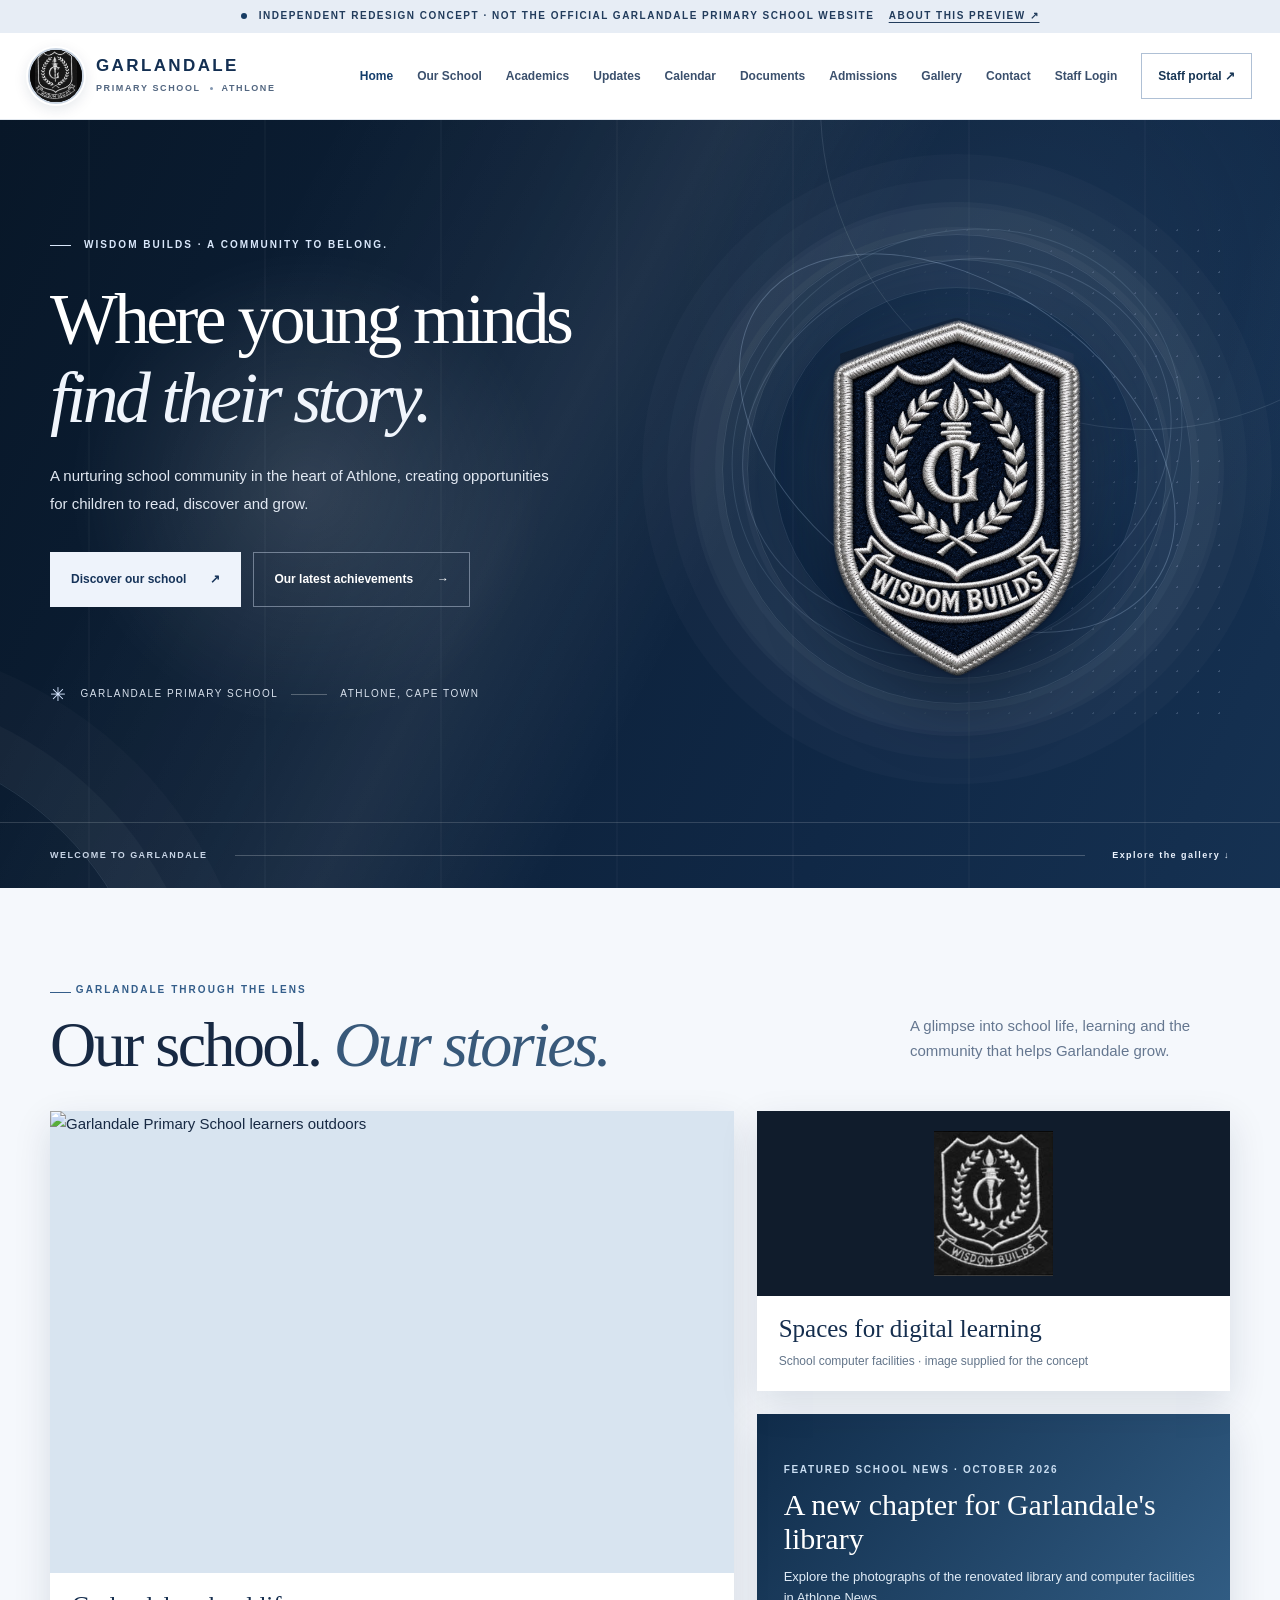
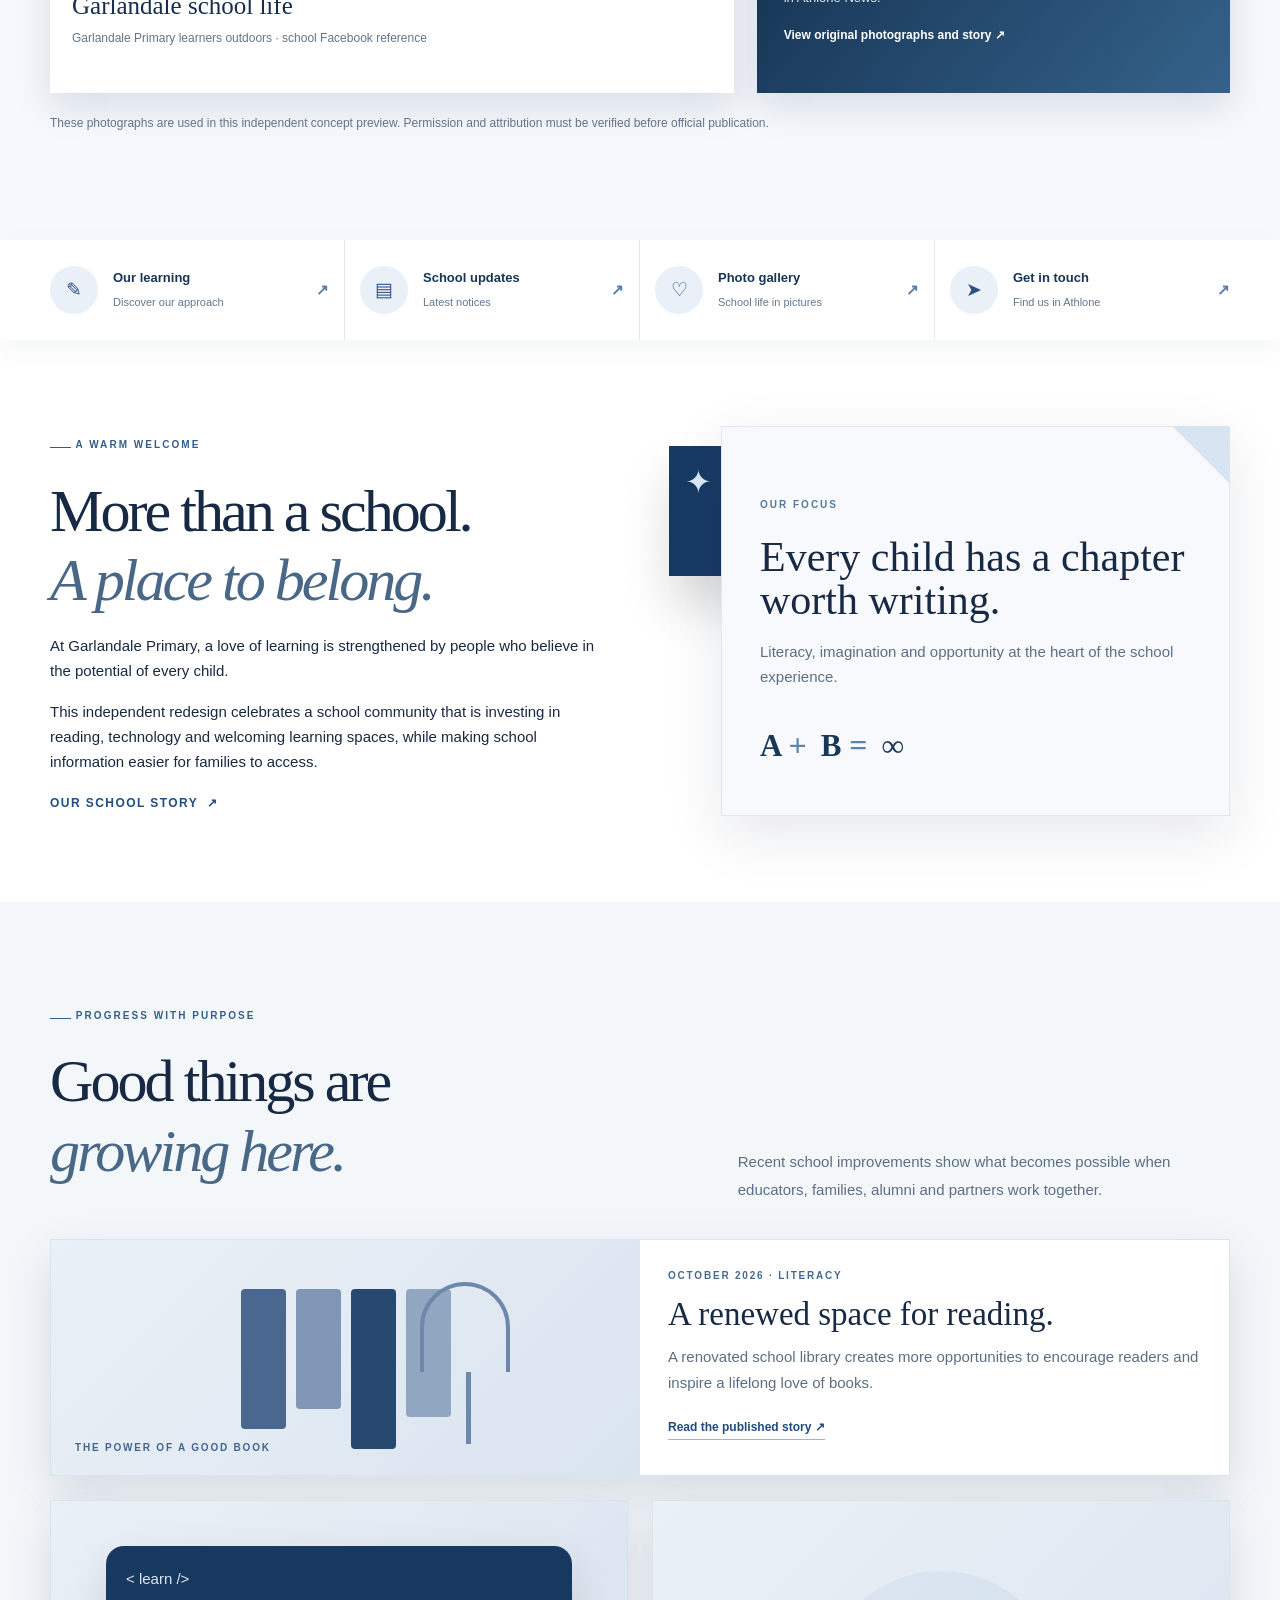
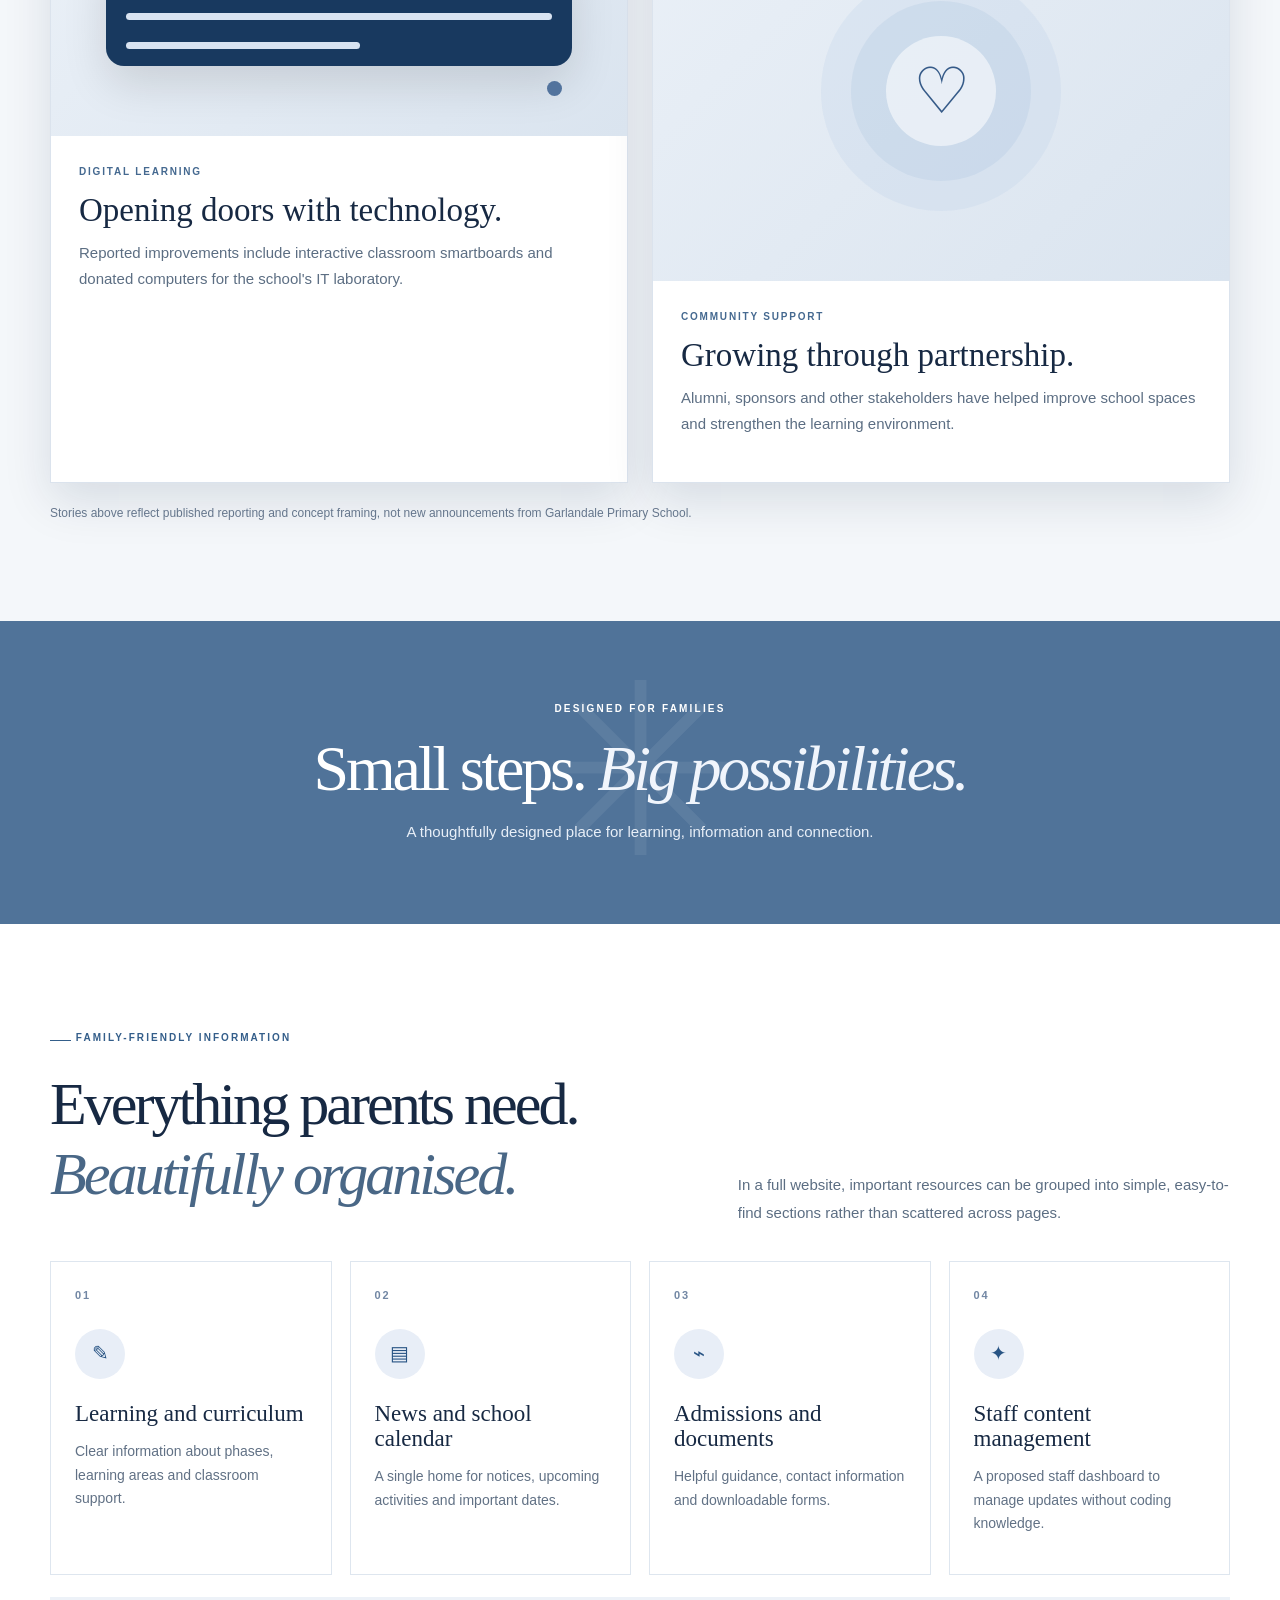
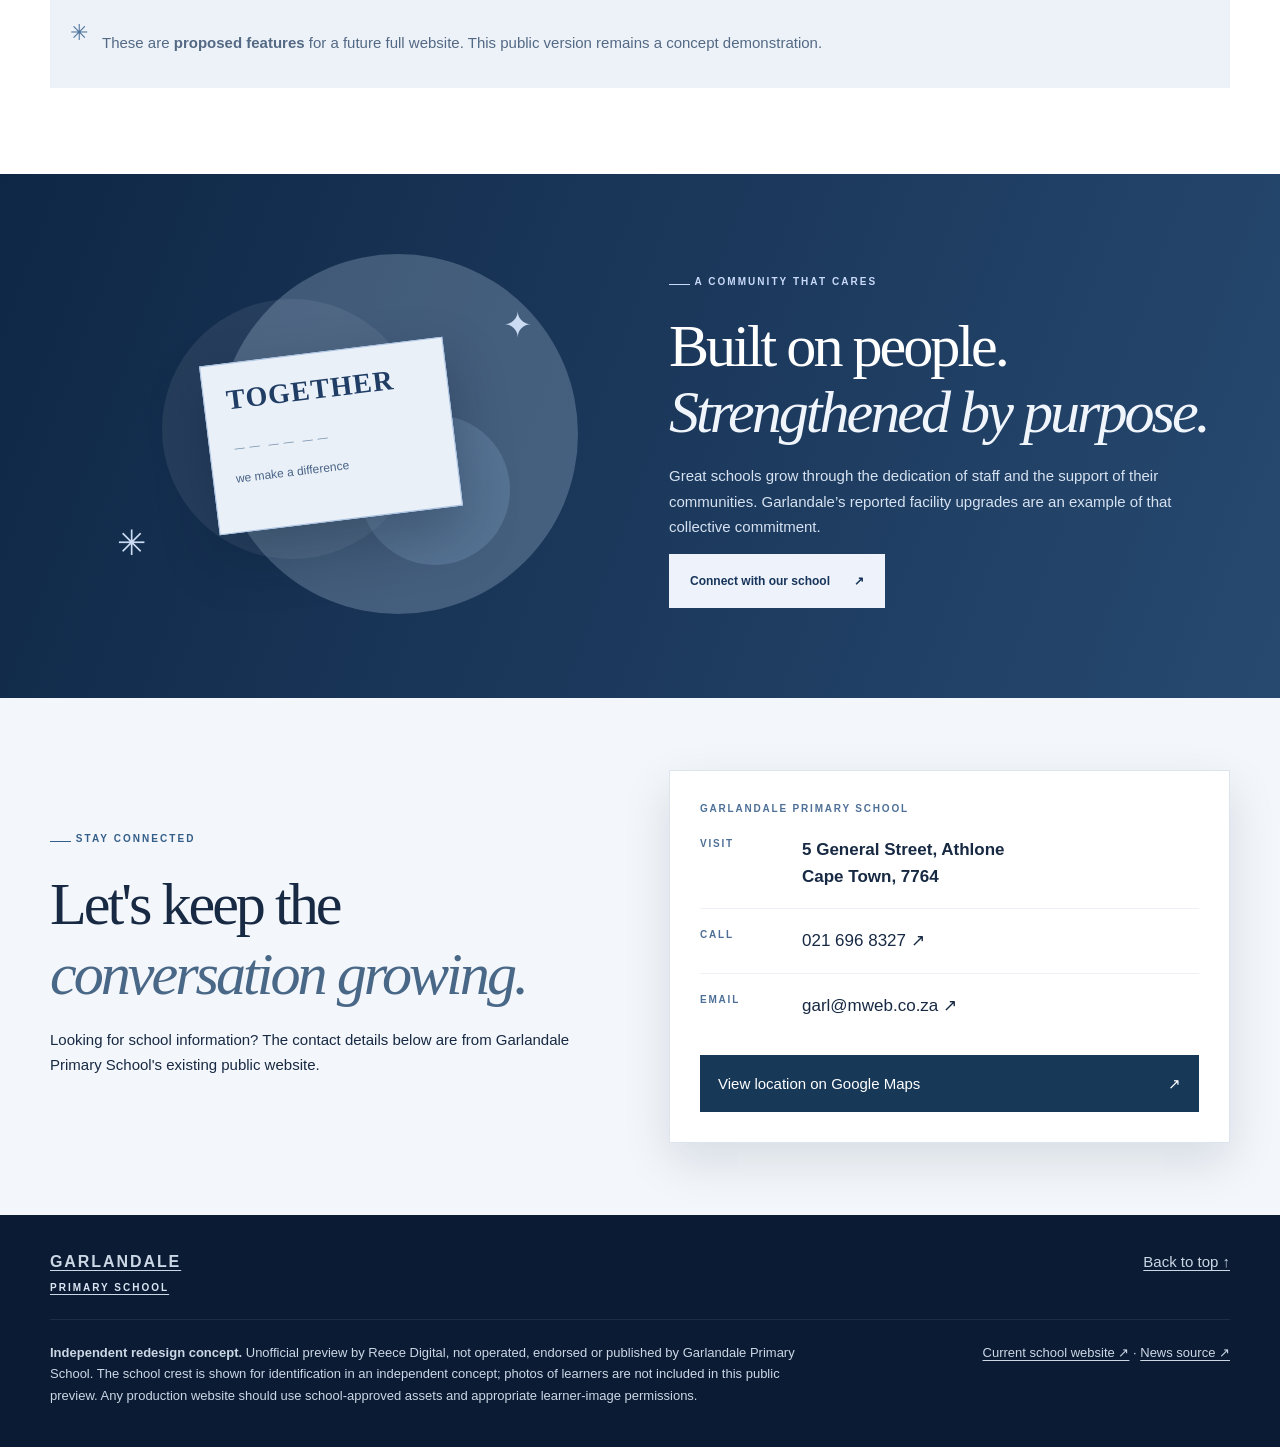
==== commit f7f7d78a: "Use newly supplied stitched 3D shield on both homepage faces with safe existing-image fallback" ====
--- a/index.html
+++ b/index.html
@@ -1,4 +1,4 @@
-<!doctype html><html lang="en"><head><meta charset="utf-8"><meta name="robots" content="noindex,nofollow"><meta name="viewport" content="width=device-width,initial-scale=1"><meta name="theme-color" content="#122c4d"><meta name="description" content="An independent, unofficial Garlandale Primary School website redesign concept."><title>Garlandale Primary School | Independent Redesign Concept</title><link rel="stylesheet" href="styles.css?v=20261118-wisdom-embroidered-3"><link rel="icon" type="image/svg+xml" href="favicon.svg?v=20261118-photos-restored-4"><link rel="icon" type="image/png" sizes="192x192" href="garlandale-school-crest.png?v=20261118-photos-restored-4"><link rel="apple-touch-icon" href="garlandale-school-crest.png?v=20261118-photos-restored-4"><meta property="og:type" content="website"><meta property="og:title" content="Garlandale Primary School | Independent Redesign Concept"><meta property="og:description" content="Independent Garlandale Primary School website redesign concept by Reece Digital. Explore school information, calendar, gallery and demonstration staff portal."><meta property="og:url" content="https://fredrock007.github.io/garlandale-primary-redesign/"><meta property="og:image" content="https://fredrock007.github.io/garlandale-primary-redesign/garlandale-school-crest.png"><meta name="twitter:card" content="summary"><meta name="twitter:image" content="https://fredrock007.github.io/garlandale-primary-redesign/garlandale-school-crest.png"></head><body data-page="home"><div class="concept"><span class="concept-dot"></span> Independent redesign concept · Not the official Garlandale Primary School website <a href="#concept-info">About this preview ↗</a></div><header class="header" id="top"><div class="navwrap"><a href="index.html" class="identity" aria-label="Garlandale Primary concept home"><span class="identity-mark"><img src="garlandale-school-crest.png" alt=""></span><span><strong>GARLANDALE</strong><small>PRIMARY SCHOOL <i></i> ATHLONE</small></span></a><button class="menu-toggle" type="button" aria-label="Open navigation" aria-controls="main-nav" aria-expanded="false"><span></span><span></span><span></span></button><nav id="main-nav" aria-label="Main navigation"><a href="index.html" data-nav="home">Home</a><a href="about.html" data-nav="about">Our School</a><a href="academics.html" data-nav="academics">Academics</a><a href="updates.html" data-nav="updates">Updates</a><a href="calendar.html" data-nav="calendar">Calendar</a><a href="documents.html" data-nav="documents">Documents</a><a href="admissions.html" data-nav="admissions">Admissions</a><a href="gallery.html" data-nav="gallery">Gallery</a><a href="contact.html" data-nav="contact">Contact</a><a href="staff-login.html" data-nav="staff-login">Staff Login</a><button type="button" class="staff-button" id="open-staff">Staff portal <span aria-hidden="true">↗</span></button></nav></div></header>
+<!doctype html><html lang="en"><head><meta charset="utf-8"><meta name="robots" content="noindex,nofollow"><meta name="viewport" content="width=device-width,initial-scale=1"><meta name="theme-color" content="#122c4d"><meta name="description" content="An independent, unofficial Garlandale Primary School website redesign concept."><title>Garlandale Primary School | Independent Redesign Concept</title><link rel="stylesheet" href="styles.css?v=20261118-stitched-patch-v2"><link rel="icon" type="image/svg+xml" href="favicon.svg?v=20261118-photos-restored-4"><link rel="icon" type="image/png" sizes="192x192" href="garlandale-school-crest.png?v=20261118-photos-restored-4"><link rel="apple-touch-icon" href="garlandale-school-crest.png?v=20261118-photos-restored-4"><meta property="og:type" content="website"><meta property="og:title" content="Garlandale Primary School | Independent Redesign Concept"><meta property="og:description" content="Independent Garlandale Primary School website redesign concept by Reece Digital. Explore school information, calendar, gallery and demonstration staff portal."><meta property="og:url" content="https://fredrock007.github.io/garlandale-primary-redesign/"><meta property="og:image" content="https://fredrock007.github.io/garlandale-primary-redesign/garlandale-school-crest.png"><meta name="twitter:card" content="summary"><meta name="twitter:image" content="https://fredrock007.github.io/garlandale-primary-redesign/garlandale-school-crest.png"></head><body data-page="home"><div class="concept"><span class="concept-dot"></span> Independent redesign concept · Not the official Garlandale Primary School website <a href="#concept-info">About this preview ↗</a></div><header class="header" id="top"><div class="navwrap"><a href="index.html" class="identity" aria-label="Garlandale Primary concept home"><span class="identity-mark"><img src="garlandale-school-crest.png" alt=""></span><span><strong>GARLANDALE</strong><small>PRIMARY SCHOOL <i></i> ATHLONE</small></span></a><button class="menu-toggle" type="button" aria-label="Open navigation" aria-controls="main-nav" aria-expanded="false"><span></span><span></span><span></span></button><nav id="main-nav" aria-label="Main navigation"><a href="index.html" data-nav="home">Home</a><a href="about.html" data-nav="about">Our School</a><a href="academics.html" data-nav="academics">Academics</a><a href="updates.html" data-nav="updates">Updates</a><a href="calendar.html" data-nav="calendar">Calendar</a><a href="documents.html" data-nav="documents">Documents</a><a href="admissions.html" data-nav="admissions">Admissions</a><a href="gallery.html" data-nav="gallery">Gallery</a><a href="contact.html" data-nav="contact">Contact</a><a href="staff-login.html" data-nav="staff-login">Staff Login</a><button type="button" class="staff-button" id="open-staff">Staff portal <span aria-hidden="true">↗</span></button></nav></div></header>
 <main>
 <section class="hero" aria-labelledby="hero-title">
   <div class="hero-decoration ring-a"></div><div class="hero-decoration ring-b"></div>
@@ -90,8 +90,8 @@
             <span class="shield-volume-slice" style="--depth:16.50px" aria-hidden="true"></span>
             <span class="shield-volume-slice" style="--depth:17.00px" aria-hidden="true"></span>
             </div>
-            <div class="shield-plate shield-plate-front"><div class="shield-inlay"><img src="garlandale-wisdom-embroidered-home.png?v=wisdom-embroidered-3" alt="Garlandale Primary School embroidered crest, Wisdom Builds" onerror="this.onerror=null;this.src='embroidered-crest.svg?v=embroidery-stitches-2'"></div></div>
-            <div class="shield-plate shield-plate-back"><div class="shield-inlay"><img src="garlandale-wisdom-embroidered-home.png?v=wisdom-embroidered-3" alt="" onerror="this.onerror=null;this.src='embroidered-crest.svg?v=embroidery-stitches-2'"></div></div>
+            <div class="shield-plate shield-plate-front"><div class="shield-inlay"><img src="garlandale-embroidered-shield-v2.png?v=stitched-patch-v2" alt="Garlandale Primary School embroidered crest, Wisdom Builds" onerror="this.onerror=null;this.src='garlandale-wisdom-embroidered-home.png?v=wisdom-embroidered-3'"></div></div>
+            <div class="shield-plate shield-plate-back"><div class="shield-inlay"><img src="garlandale-embroidered-shield-v2.png?v=stitched-patch-v2" alt="" onerror="this.onerror=null;this.src='garlandale-wisdom-embroidered-home.png?v=wisdom-embroidered-3'"></div></div>
           </div>
         </div>
         <div class="shield-caption"><strong>WISDOM BUILDS</strong><span>GARLANDALE PRIMARY SCHOOL</span></div>
--- a/styles.css
+++ b/styles.css
@@ -559,3 +559,25 @@
 
 /* Exact supplied Wisdom Builds badge image: homepage front/back only */
 body[data-page="home"] .shield-plate .shield-inlay img[src*="garlandale-wisdom-embroidered-home.png"]{width:100%;height:100%;object-fit:fill;mix-blend-mode:normal;filter:drop-shadow(0 3px 5px rgba(3,10,22,.28));}
+
+/* Garlandale embroidered patch: thin fabric profile and exact art silhouette */
+body[data-page="home"] .floating-shield .shield-volume{display:none!important;}
+body[data-page="home"] .floating-shield{isolation:isolate;}
+body[data-page="home"] .floating-shield::before{
+ content:"";position:absolute;inset:0;
+ background:linear-gradient(105deg,#101e31 0%,#142740 40%,#233958 70%,#101c30 100%);
+ clip-path:polygon(50% 0,78% 7%,96% 12%,94% 65%,86% 80%,69% 93%,50% 100%,31% 93%,14% 80%,6% 65%,4% 12%,22% 7%);
+ transform:translateZ(0px);box-shadow:none;
+}
+body[data-page="home"] .floating-shield .shield-plate{
+ clip-path:none!important;background:transparent!important;box-shadow:none!important;
+}
+body[data-page="home"] .floating-shield .shield-plate-front{transform:translateZ(4px)!important;}
+body[data-page="home"] .floating-shield .shield-plate-back{transform:rotateY(180deg) translateZ(4px)!important;}
+body[data-page="home"] .floating-shield .shield-inlay{
+ inset:0!important;clip-path:none!important;background:transparent!important;box-shadow:none!important;
+}
+body[data-page="home"] .floating-shield .shield-inlay img{
+ width:100%!important;height:100%!important;object-fit:contain!important;
+ mix-blend-mode:normal!important;filter:drop-shadow(0 1px 2px rgba(1,10,22,.35))!important;
+}
